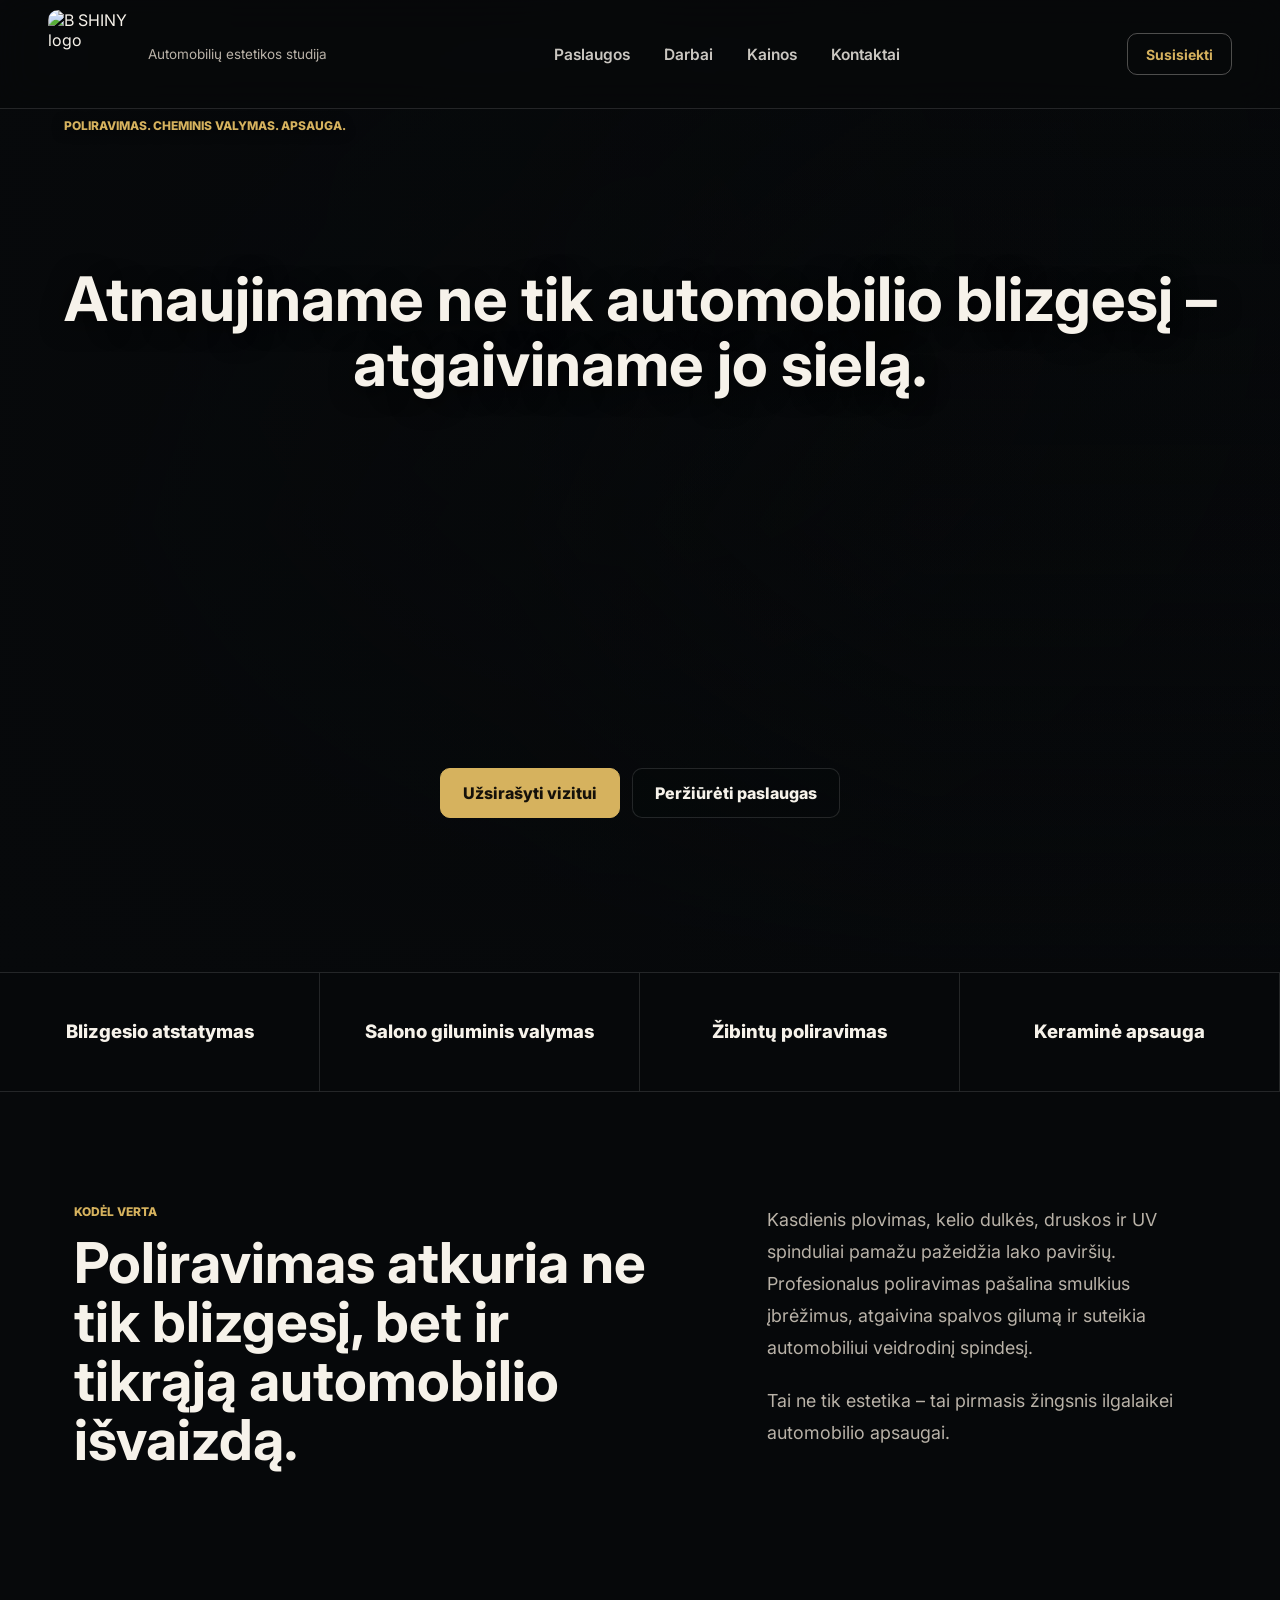
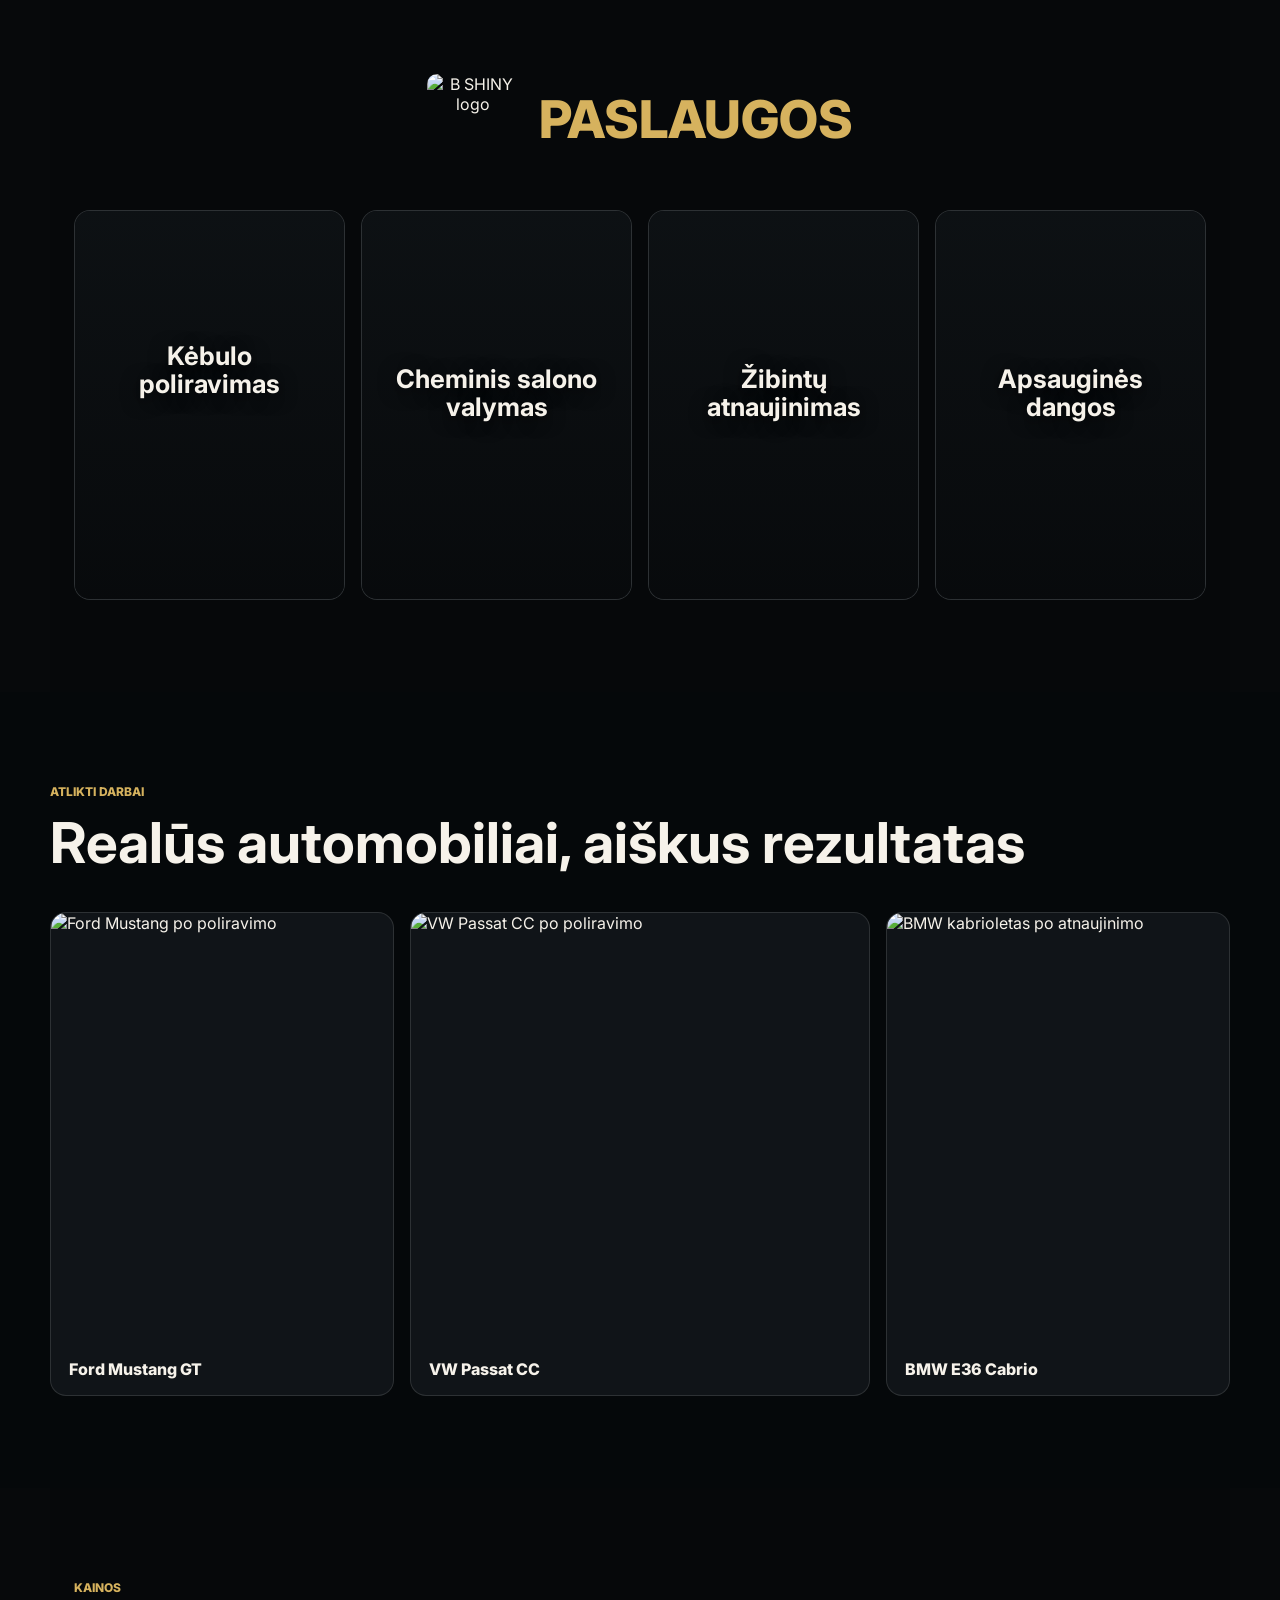
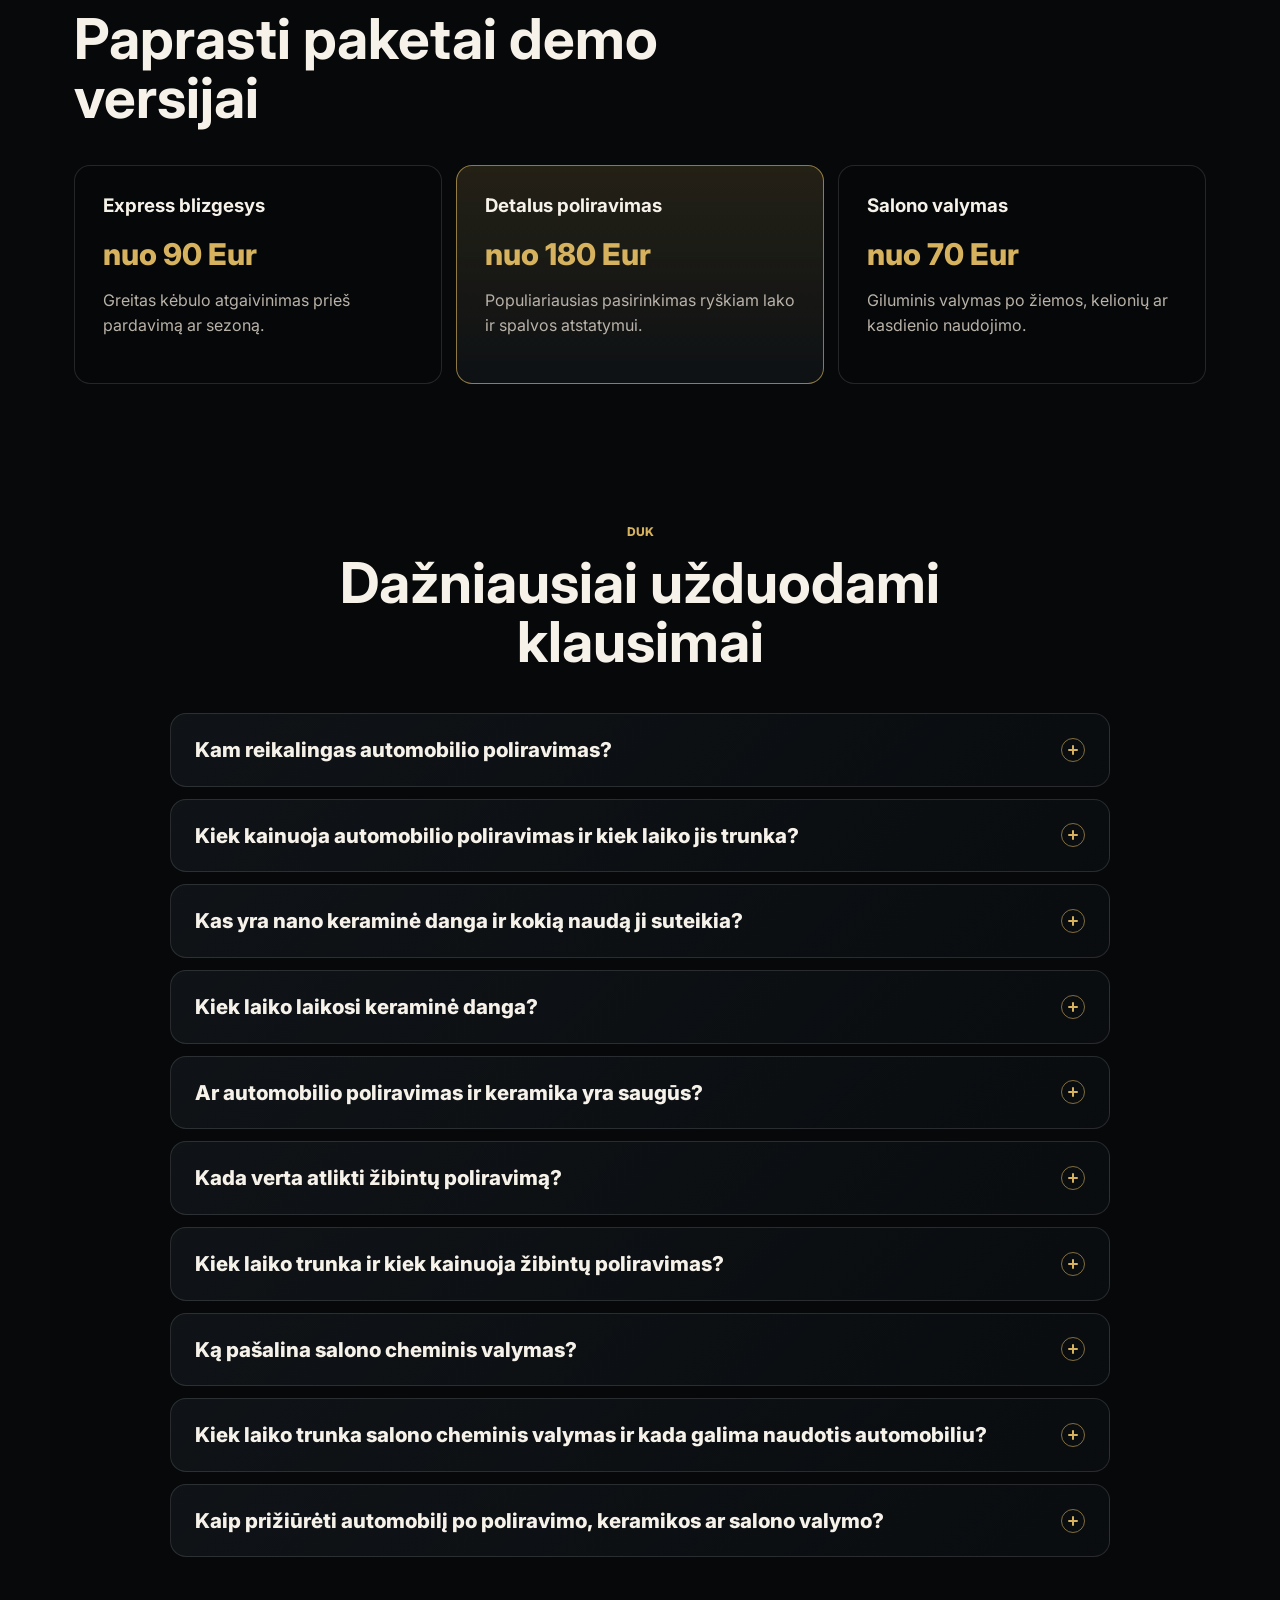
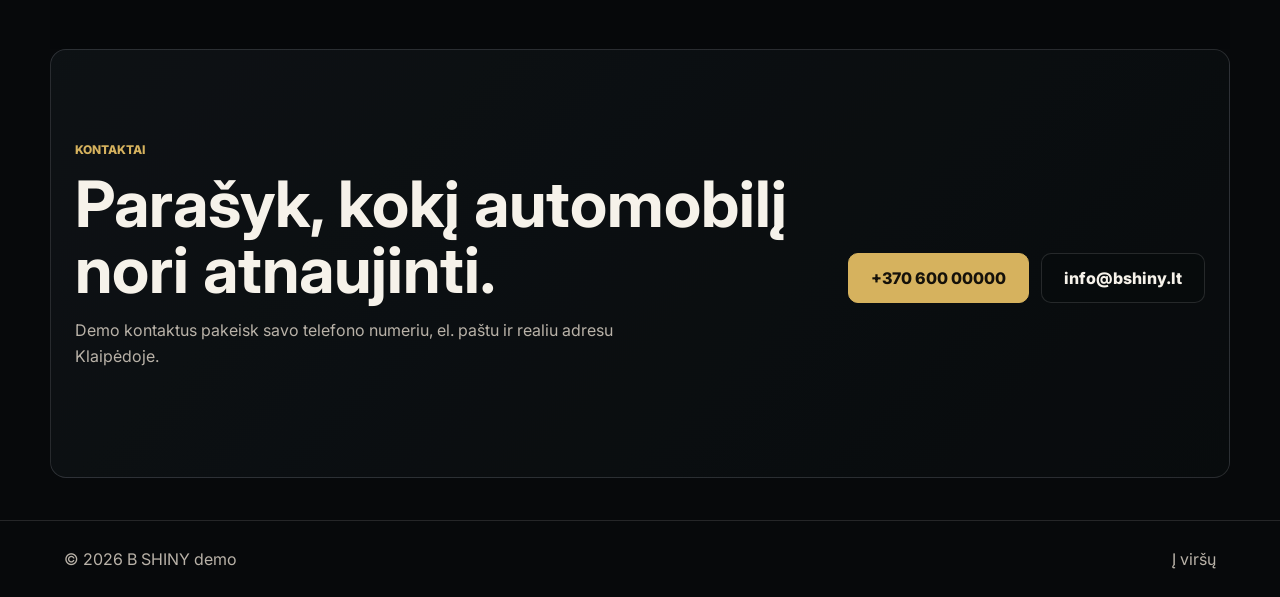
==== index.html @ 2bdf7602 "Bust script cache for visible background" ====
<!doctype html>
<html lang="lt">
<head>
  <meta charset="utf-8">
  <meta name="viewport" content="width=device-width, initial-scale=1">
  <title>B SHINY demo | Automobilių poliravimas Klaipėdoje</title>
  <meta name="description" content="Demo automobilių poliravimo ir cheminio valymo svetainei Klaipėdoje.">
  <link rel="preconnect" href="https://fonts.googleapis.com">
  <link rel="preconnect" href="https://fonts.gstatic.com" crossorigin>
  <link href="https://fonts.googleapis.com/css2?family=Inter:wght@400;500;600;700;800&display=swap" rel="stylesheet">
  <link rel="stylesheet" href="styles.css?v=90671a3">
</head>
<body>
  <header class="site-header" data-header>
    <a class="brand" href="#top" aria-label="B Shiny">
      <img class="brand-logo" src="https://assets.zyrosite.com/cdn-cgi/image/format=auto,w=168,fit=crop,q=95/mnlEZKXp9aH1vW74/logo-AMqwXqqlKJUe2yqj.png" alt="B SHINY logo">
      <span><small>Automobilių estetikos studija</small></span>
    </a>
    <button class="nav-toggle" type="button" aria-label="Atidaryti meniu" aria-expanded="false" data-nav-toggle><span></span><span></span></button>
    <nav class="site-nav" data-nav><a href="#paslaugos">Paslaugos</a><a href="#darbai">Darbai</a><a href="#kainos">Kainos</a><a href="#kontaktai">Kontaktai</a></nav>
    <a class="header-cta" href="#kontaktai">Susisiekti</a>
  </header>
  <p class="header-tagline">Poliravimas. Cheminis valymas. Apsauga.</p>

  <main id="top">
    <section class="hero">
      <div class="hero-media" aria-hidden="true"><img src="https://assets.zyrosite.com/cdn-cgi/image/format=auto,w=1440,fit=crop/mnlEZKXp9aH1vW74/315553811_439086451726710_9005575462549274197_n-AzGOVlnxE9F5oOne.jpeg" alt=""></div>
      <div class="hero-overlay"></div>
      <div class="hero-content"><h1>Atnaujiname ne tik automobilio blizgesį – atgaiviname jo sielą.</h1></div>
      <div class="hero-actions"><a class="button primary" href="#kontaktai">Užsirašyti vizitui</a><a class="button ghost" href="#paslaugos">Peržiūrėti paslaugas</a></div>
    </section>

    <section class="trust-strip" aria-label="Pagrindinės paslaugos">
      <button class="trust-card" type="button"><span class="trust-title">Blizgesio atstatymas</span><span class="trust-reveal">Veidrodinis paviršiaus efektas</span></button>
      <button class="trust-card" type="button"><span class="trust-title">Salono giluminis valymas</span><span class="trust-reveal">Nepriekaištinga salono švara</span></button>
      <button class="trust-card" type="button"><span class="trust-title">Žibintų poliravimas</span><span class="trust-reveal">Skaidrumas ir geresnis matomumas</span></button>
      <button class="trust-card" type="button"><span class="trust-title">Keraminė apsauga</span><span class="trust-reveal">Ilgalaikė apsauga ir lengvesnė priežiūra</span></button>
    </section>

    <section class="section intro">
      <div class="section-heading"><p class="eyebrow">KODĖL VERTA</p><h2>Poliravimas atkuria ne tik blizgesį, bet ir tikrąją automobilio išvaizdą.</h2></div>
      <div class="intro-copy"><p>Kasdienis plovimas, kelio dulkės, druskos ir UV spinduliai pamažu pažeidžia lako paviršių. Profesionalus poliravimas pašalina smulkius įbrėžimus, atgaivina spalvos gilumą ir suteikia automobiliui veidrodinį spindesį.</p><p>Tai ne tik estetika – tai pirmasis žingsnis ilgalaikei automobilio apsaugai.</p></div>
    </section>

    <section class="section services" id="paslaugos">
      <div class="services-heading"><img src="https://assets.zyrosite.com/cdn-cgi/image/format=auto,w=168,fit=crop,q=95/mnlEZKXp9aH1vW74/logo-AMqwXqqlKJUe2yqj.png" alt="B SHINY logo"><p>PASLAUGOS</p></div>
      <div class="service-grid">
        <article class="service-card service-polish"><div class="service-card-content"><h3>Kėbulo poliravimas</h3><p>Atkuriamas dažų blizgesys, pašalinami smulkūs įbrėžimai ir suteikiamas veidrodinis efektas.</p><a href="paslaugos/kebulo-poliravimas/">Daugiau</a></div></article>
        <article class="service-card service-interior"><div class="service-card-content"><h3>Cheminis salono valymas</h3><p>Gilus sėdynių, kilimų, plastiko ir sunkiai pasiekiamų vietų valymas.</p><a href="paslaugos/cheminis-salono-valymas/">Daugiau</a></div></article>
        <article class="service-card service-headlights"><div class="service-card-content"><h3>Žibintų atnaujinimas</h3><p>Pašalinamas matinimas, atkuriamas skaidrumas ir pagerinamas matomumas.</p><a href="paslaugos/zibintu-atnaujinimas/">Daugiau</a></div></article>
        <article class="service-card service-coating"><div class="service-card-content"><h3>Apsauginės dangos</h3><p>Ilgalaikė dažų apsauga, lengvesnė priežiūra ir ilgiau išliekantis blizgesys.</p><a href="paslaugos/apsaugines-dangos/">Daugiau</a></div></article>
      </div>
    </section>

    <section class="work-band" id="darbai">
      <div class="section-heading"><p class="eyebrow">Atlikti darbai</p><h2>Realūs automobiliai, aiškus rezultatas</h2></div>
      <div class="work-grid">
        <figure><img src="https://assets.zyrosite.com/cdn-cgi/image/format=auto,w=496,h=624,fit=crop/mnlEZKXp9aH1vW74/ford-mustang-YNqo9eyb6gC9GEKW.jpeg" alt="Ford Mustang po poliravimo"><figcaption>Ford Mustang GT</figcaption></figure>
        <figure class="wide"><img src="https://assets.zyrosite.com/cdn-cgi/image/format=auto,w=600,h=624,fit=crop/mnlEZKXp9aH1vW74/passat-Awv5EqpQqXhrgRe7.jpeg" alt="VW Passat CC po poliravimo"><figcaption>VW Passat CC</figcaption></figure>
        <figure><img src="https://assets.zyrosite.com/cdn-cgi/image/format=auto,w=568,h=590,fit=crop/mnlEZKXp9aH1vW74/262499791_223498613261048_5002474554644176755_n-A85lqLX6vXiy23pJ.jpeg" alt="BMW kabrioletas po atnaujinimo"><figcaption>BMW E36 Cabrio</figcaption></figure>
      </div>
    </section>

    <section class="section pricing" id="kainos">
      <div class="section-heading"><p class="eyebrow">Kainos</p><h2>Paprasti paketai demo versijai</h2></div>
      <div class="price-grid">
        <article><h3>Express blizgesys</h3><p class="price">nuo 90 Eur</p><p>Greitas kėbulo atgaivinimas prieš pardavimą ar sezoną.</p></article>
        <article class="highlight"><h3>Detalus poliravimas</h3><p class="price">nuo 180 Eur</p><p>Populiariausias pasirinkimas ryškiam lako ir spalvos atstatymui.</p></article>
        <article><h3>Salono valymas</h3><p class="price">nuo 70 Eur</p><p>Giluminis valymas po žiemos, kelionių ar kasdienio naudojimo.</p></article>
      </div>
    </section>

    <section class="section faq-section" id="duk">
      <div class="section-heading faq-heading"><p class="eyebrow">DUK</p><h2>Dažniausiai užduodami klausimai</h2></div>
      <div class="faq-list" data-faq-list>
        <article class="faq-item"><button class="faq-question" type="button" aria-expanded="false"><span>Kam reikalingas automobilio poliravimas?</span><span class="faq-icon" aria-hidden="true"></span></button><div class="faq-answer"><p>Automobilio poliravimas padeda pašalinti smulkius įbrėžimus, hologramas, oksidacijos žymes ir atgaivina dažų blizgesį. Po procedūros automobilio spalva tampa ryškesnė, o paviršius – lygesnis ir estetiškesnis. Tai puikus būdas atnaujinti automobilio išvaizdą prieš pardavimą arba tiesiog norint džiaugtis tvarkingu automobiliu. Profesionaliai atliktas poliravimas yra saugus automobilio dažų sluoksniui.</p></div></article>
        <article class="faq-item"><button class="faq-question" type="button" aria-expanded="false"><span>Kiek kainuoja automobilio poliravimas ir kiek laiko jis trunka?</span><span class="faq-icon" aria-hidden="true"></span></button><div class="faq-answer"><p>Poliravimo kaina priklauso nuo automobilio dydžio, dažų būklės ir pasirinkto poliravimo lygio. Dažniausiai procedūra trunka nuo vienos iki dviejų dienų. Tiksli kaina nustatoma įvertinus automobilį ir kliento lūkesčius. Investicija atsiperka ilgalaikiu estetišku vaizdu ir geresne automobilio priežiūra.</p></div></article>
        <article class="faq-item"><button class="faq-question" type="button" aria-expanded="false"><span>Kas yra nano keraminė danga ir kokią naudą ji suteikia?</span><span class="faq-icon" aria-hidden="true"></span></button><div class="faq-answer"><p>Nano keraminė danga sukuria papildomą apsauginį sluoksnį ant automobilio dažų paviršiaus. Ji padeda apsaugoti nuo UV spindulių, purvo, druskų ir kitų aplinkos veiksnių. Automobilį tampa lengviau plauti, nes nešvarumai prasčiau prikimba prie paviršiaus. Taip pat ilgiau išlieka gilus blizgesys ir tvarkinga automobilio išvaizda.</p></div></article>
        <article class="faq-item"><button class="faq-question" type="button" aria-expanded="false"><span>Kiek laiko laikosi keraminė danga?</span><span class="faq-icon" aria-hidden="true"></span></button><div class="faq-answer"><p>Keraminės dangos ilgaamžiškumas priklauso nuo pasirinktos dangos kokybės ir automobilio priežiūros. Dažniausiai profesionaliai užtepta danga tarnauja nuo 1 iki 5 metų. Reguliarus švelnus plovimas ir tinkamos priežiūros priemonės padeda išlaikyti geriausias jos savybes. Rekomenduojama periodiškai atlikti dangos būklės patikrą.</p></div></article>
        <article class="faq-item"><button class="faq-question" type="button" aria-expanded="false"><span>Ar automobilio poliravimas ir keramika yra saugūs?</span><span class="faq-icon" aria-hidden="true"></span></button><div class="faq-answer"><p>Taip, profesionaliai atliekamos procedūros yra visiškai saugios automobilio paviršiams. Prieš darbus įvertinama dažų būklė ir parenkami tinkami metodai bei priemonės. Darbai atliekami kontroliuojant poliravimo intensyvumą, kad būtų išsaugotas dažų sluoksnis. Kokybiškai atliktos paslaugos nekenkia automobiliui ir pagerina jo išvaizdą.</p></div></article>
        <article class="faq-item"><button class="faq-question" type="button" aria-expanded="false"><span>Kada verta atlikti žibintų poliravimą?</span><span class="faq-icon" aria-hidden="true"></span></button><div class="faq-answer"><p>Žibintų poliravimas rekomenduojamas tada, kai plastikas tampa matinis, pageltęs arba sumažėja šviesos sklaida. Procedūra atkuria žibintų skaidrumą ir pagerina matomumą tamsiu paros metu. Tai ne tik estetikos, bet ir saugumo klausimas. Tinkamai atliktas žibintų atnaujinimas gali ženkliai prailginti jų tarnavimo laiką.</p></div></article>
        <article class="faq-item"><button class="faq-question" type="button" aria-expanded="false"><span>Kiek laiko trunka ir kiek kainuoja žibintų poliravimas?</span><span class="faq-icon" aria-hidden="true"></span></button><div class="faq-answer"><p>Žibintų poliravimo trukmė dažniausiai yra nuo 30 minučių iki 2 valandų, priklausomai nuo jų būklės. Kaina priklauso nuo pažeidimų lygio ir naudojamos apsaugos po poliravimo. Po procedūros rekomenduojama padengti žibintus apsauginiu sluoksniu, kuris padeda ilgiau išlaikyti skaidrumą. Tiksli kaina pateikiama apžiūrėjus automobilį.</p></div></article>
        <article class="faq-item"><button class="faq-question" type="button" aria-expanded="false"><span>Ką pašalina salono cheminis valymas?</span><span class="faq-icon" aria-hidden="true"></span></button><div class="faq-answer"><p>Salono cheminis valymas pašalina įsisenėjusias dėmes, nemalonius kvapus, dulkes, bakterijas ir susikaupusius nešvarumus. Valomos sėdynės, kiliminė danga, durų apdailos bei kiti salono paviršiai. Po procedūros salonas tampa švaresnis, gaivesnis ir malonesnis kasdieniam naudojimui. Tai ypač naudinga šeimoms su vaikais, gyvūnų augintojų automobiliams arba prieš automobilio pardavimą.</p></div></article>
        <article class="faq-item"><button class="faq-question" type="button" aria-expanded="false"><span>Kiek laiko trunka salono cheminis valymas ir kada galima naudotis automobiliu?</span><span class="faq-icon" aria-hidden="true"></span></button><div class="faq-answer"><p>Priklausomai nuo automobilio dydžio ir užterštumo, cheminis valymas dažniausiai trunka nuo 4 iki 8 valandų. Kartais gali prireikti papildomo laiko salonui visiškai išdžiūti. Automobiliu rekomenduojama naudotis tik tada, kai paviršiai yra visiškai sausi. Taip užtikrinamas geriausias valymo rezultatas ir komfortas.</p></div></article>
        <article class="faq-item"><button class="faq-question" type="button" aria-expanded="false"><span>Kaip prižiūrėti automobilį po poliravimo, keramikos ar salono valymo?</span><span class="faq-icon" aria-hidden="true"></span></button><div class="faq-answer"><p>Po atliktų procedūrų rekomenduojama naudoti kokybiškas, automobilio paviršiams pritaikytas priežiūros priemones. Venkite agresyvių chemikalų, šiurkščių kempinių ir automatinių plovyklų su šepečiais. Reguliarus rankinis plovimas padės ilgiau išsaugoti dažų blizgesį, keraminės dangos savybes bei švarų saloną. Tinkama priežiūra leidžia maksimaliai prailginti atliktų paslaugų efektą.</p></div></article>
      </div>
    </section>

    <section class="cta-band" id="kontaktai"><div><p class="eyebrow">Kontaktai</p><h2>Parašyk, kokį automobilį nori atnaujinti.</h2><p>Demo kontaktus pakeisk savo telefono numeriu, el. paštu ir realiu adresu Klaipėdoje.</p></div><div class="contact-actions"><a class="button primary" href="tel:+37060000000">+370 600 00000</a><a class="button ghost" href="mailto:info@bshiny.lt">info@bshiny.lt</a></div></section>
  </main>

  <footer class="site-footer"><span>© <span data-year></span> B SHINY demo</span><a href="#top">Į viršų</a></footer>
  <script src="script.js?v=9fe5134"></script>
</body>
</html>
---- styles.css ----
:root {
  --bg: #07090b;
  --panel: #101418;
  --panel-2: #161b20;
  --text: #f6f2ea;
  --muted: #b9b2a8;
  --line: rgba(255, 255, 255, 0.12);
  --accent: #d6b25e;
  --accent-2: #63c0b4;
  --danger: #b64d43;
  --max: 1180px;
  --radius: 16px;
  --radius-sm: 10px;
}

* {
  box-sizing: border-box;
}

html {
  background: var(--bg);
  scroll-behavior: smooth;
}

body {
  position: relative;
  margin: 0;
  background: var(--bg) url("assets/porsche-dark-bg.jpg") center / cover fixed;
  color: var(--text);
  font-family: Inter, Arial, sans-serif;
  isolation: isolate;
}

body::before {
  position: fixed;
  inset: 0;
  z-index: 0;
  background:
    radial-gradient(circle at 50% 28%, rgba(7, 9, 11, 0.28), rgba(7, 9, 11, 0.62) 54%, rgba(7, 9, 11, 0.78) 100%),
    rgba(7, 9, 11, 0.34);
  pointer-events: none;
  content: "";
}

main,
.site-footer {
  position: relative;
  z-index: 1;
}

img {
  display: block;
  max-width: 100%;
}

a {
  color: inherit;
  text-decoration: none;
}

.site-header {
  position: fixed;
  z-index: 20;
  top: 0;
  left: 0;
  right: 0;
  display: grid;
  grid-template-columns: auto 1fr auto;
  align-items: center;
  gap: 32px;
  padding: 10px clamp(18px, 4vw, 48px);
  background: rgba(7, 9, 11, 0.72);
  border-bottom: 1px solid var(--line);
  backdrop-filter: blur(18px);
}

.brand {
  display: inline-flex;
  align-items: center;
  gap: 12px;
  min-width: 0;
}

.brand-logo {
  width: 88px;
  height: 88px;
  object-fit: contain;
  border-radius: var(--radius-sm);
}

.brand strong,
.brand small {
  display: block;
}

.brand small {
  color: var(--muted);
  font-size: 13.5px;
  line-height: 1.25;
}

.site-nav {
  justify-self: center;
  display: flex;
  align-items: center;
  gap: 34px;
  color: rgba(246, 242, 234, 0.82);
  font-size: 15.5px;
  font-weight: 600;
}

.site-nav a:hover,
.site-footer a:hover {
  color: var(--accent);
}

.header-cta {
  display: inline-flex;
  align-items: center;
  justify-content: center;
  min-height: 42px;
  padding: 0 18px;
  border: 1px solid rgba(246, 242, 234, 0.3);
  border-radius: var(--radius-sm);
  color: var(--accent);
  font-size: 14px;
  font-weight: 700;
}

.nav-toggle {
  display: none;
}

.header-tagline {
  position: fixed;
  z-index: 30;
  top: 118px;
  left: clamp(20px, 5vw, 64px);
  margin: 0;
  color: var(--accent);
  font-size: 12px;
  font-weight: 800;
  letter-spacing: 0;
  line-height: 1.3;
  text-shadow: 0 2px 12px rgba(0, 0, 0, 0.82);
  text-transform: uppercase;
}

.hero {
  position: relative;
  min-height: calc(100vh + 72px);
  display: block;
  padding: 150px clamp(20px, 5vw, 64px) 58px;
  overflow: hidden;
}

.hero-media,
.hero-overlay {
  position: absolute;
  inset: 0;
}

.hero-media img {
  width: 100%;
  height: 100%;
  object-fit: cover;
  object-position: center;
  transform: scale(1.02);
}

.hero-overlay {
  background:
    linear-gradient(90deg, rgba(7, 9, 11, 0.96) 0%, rgba(7, 9, 11, 0.68) 40%, rgba(7, 9, 11, 0.16) 72%),
    linear-gradient(0deg, rgba(7, 9, 11, 0.92) 0%, rgba(7, 9, 11, 0.12) 46%, rgba(7, 9, 11, 0.7) 100%);
}

.hero-content {
  position: absolute;
  z-index: 2;
  top: 38vh;
  left: 50%;
  width: min(1180px, calc(100% - 48px));
  max-width: none;
  margin: 0;
  text-align: center;
  transform: translate(-50%, -50%);
}

.eyebrow {
  margin: 0 0 14px;
  color: var(--accent);
  font-size: 12px;
  font-weight: 800;
  letter-spacing: 0;
  text-transform: uppercase;
}

h1,
h2,
h3,
p {
  margin-top: 0;
}

h1 {
  max-width: 1160px;
  margin: 0 auto 22px;
  font-size: clamp(36px, 4.8vw, 64px);
  line-height: 1.06;
  text-shadow: 0 4px 24px rgba(0, 0, 0, 0.72);
}

.hero-copy {
  max-width: 620px;
  color: rgba(246, 242, 234, 0.82);
  font-size: clamp(17px, 2vw, 21px);
  line-height: 1.6;
}

.hero-actions,
.contact-actions {
  display: flex;
  flex-wrap: wrap;
  gap: 12px;
  margin-top: 28px;
}

.hero-actions {
  position: absolute;
  z-index: 2;
  top: calc(100vh - 132px);
  left: 50%;
  justify-content: center;
  width: min(680px, calc(100% - 40px));
  margin-top: 0;
  transform: translateX(-50%);
}

.button {
  display: inline-flex;
  align-items: center;
  justify-content: center;
  min-height: 50px;
  padding: 0 22px;
  border: 1px solid var(--line);
  border-radius: var(--radius-sm);
  font-weight: 800;
}

.button.primary {
  border-color: var(--accent);
  background: var(--accent);
  color: #15110a;
}

.button.ghost {
  background: rgba(7, 9, 11, 0.24);
  color: var(--text);
}

.trust-strip {
  display: grid;
  grid-template-columns: repeat(4, 1fr);
  border-top: 1px solid var(--line);
  border-bottom: 1px solid var(--line);
  background: rgba(12, 16, 20, 0.76);
  overflow: hidden;
}

.trust-card {
  position: relative;
  min-height: 118px;
  padding: 24px clamp(18px, 3vw, 34px);
  overflow: hidden;
  background: transparent;
  border: 0;
  border-right: 1px solid var(--line);
  color: var(--text);
  cursor: pointer;
  font: inherit;
  text-align: center;
  isolation: isolate;
}

.trust-card::before {
  position: absolute;
  inset: 0;
  z-index: -1;
  background: rgba(7, 9, 11, 0.54);
  opacity: 0;
  backdrop-filter: blur(5px);
  content: "";
  transition: opacity 380ms ease;
}

.trust-title,
.trust-reveal {
  position: absolute;
  inset: 0;
  display: grid;
  place-items: center;
  padding: 24px;
  font-weight: 800;
  line-height: 1.35;
  transition:
    opacity 380ms ease,
    transform 380ms ease;
}

.trust-title {
  color: var(--text);
  font-size: clamp(16px, 1.45vw, 20px);
}

.trust-reveal {
  color: var(--accent);
  font-size: clamp(15px, 1.25vw, 18px);
  opacity: 0;
  transform: translateY(10px);
}

.trust-card:hover::before,
.trust-card:focus-visible::before,
.trust-card:active::before {
  opacity: 1;
}

.trust-card:hover .trust-title,
.trust-card:focus-visible .trust-title,
.trust-card:active .trust-title {
  opacity: 0;
  transform: translateY(-10px);
}

.trust-card:hover .trust-reveal,
.trust-card:focus-visible .trust-reveal,
.trust-card:active .trust-reveal {
  opacity: 1;
  transform: translateY(0);
}

.trust-card:focus-visible {
  outline: 1px solid rgba(214, 178, 94, 0.78);
  outline-offset: -8px;
}

.section,
.work-band,
.cta-band {
  position: relative;
  max-width: var(--max);
  margin: 0 auto;
  padding: 92px 24px;
}

.section-heading {
  max-width: 680px;
}

.section-heading h2 {
  margin-bottom: 0;
  font-size: clamp(34px, 4.4vw, 62px);
  line-height: 1.05;
}

.intro {
  display: grid;
  grid-template-columns: minmax(0, 1.05fr) minmax(280px, 0.78fr);
  gap: clamp(44px, 8vw, 116px);
  align-items: start;
  padding-top: 112px;
  padding-bottom: 112px;
}

.intro-copy {
  color: var(--muted);
  font-size: clamp(17px, 1.4vw, 19px);
  line-height: 1.78;
}

.intro-copy p + p {
  margin-top: 22px;
}

.service-grid {
  display: grid;
  grid-template-columns: repeat(4, minmax(0, 1fr));
  gap: 16px;
  margin-top: 44px;
}

.services-heading {
  display: flex;
  align-items: center;
  justify-content: center;
  gap: 20px;
  text-align: center;
}

.services-heading img {
  width: 92px;
  height: 92px;
  object-fit: contain;
  border-radius: var(--radius-sm);
}

.services-heading p {
  margin: 0;
  color: var(--accent);
  font-size: clamp(30px, 4.1vw, 52px);
  font-weight: 800;
  letter-spacing: 0;
  line-height: 1;
}

.service-card {
  position: relative;
  min-height: 390px;
  overflow: hidden;
  background: var(--panel) center / cover no-repeat;
  border: 1px solid var(--line);
  border-radius: var(--radius);
  isolation: isolate;
}

.service-polish {
  background-image: url("https://assets.zyrosite.com/cdn-cgi/image/format=auto,w=600,h=496,fit=crop/mnlEZKXp9aH1vW74/img_20210610_123830-mjExLx34z0sOP2XZ.jpg");
}

.service-interior {
  background-image: url("https://assets.zyrosite.com/cdn-cgi/image/format=auto,w=600,h=624,fit=crop/mnlEZKXp9aH1vW74/passat-Awv5EqpQqXhrgRe7.jpeg");
}

.service-headlights {
  background-image: url("https://assets.zyrosite.com/cdn-cgi/image/format=auto,w=568,h=590,fit=crop/mnlEZKXp9aH1vW74/262499791_223498613261048_5002474554644176755_n-A85lqLX6vXiy23pJ.jpeg");
}

.service-coating {
  background-image: url("https://assets.zyrosite.com/cdn-cgi/image/format=auto,w=496,h=624,fit=crop/mnlEZKXp9aH1vW74/ford-mustang-YNqo9eyb6gC9GEKW.jpeg");
}

.service-card::before,
.service-card::after {
  position: absolute;
  inset: 0;
  content: "";
  transition:
    opacity 420ms ease,
    backdrop-filter 420ms ease,
    transform 420ms ease;
}

.service-card::before {
  z-index: -2;
  background: inherit;
  transform: scale(1.01);
}

.service-card::after {
  z-index: -1;
  background:
    linear-gradient(180deg, rgba(7, 9, 11, 0.12), rgba(7, 9, 11, 0.88)),
    rgba(7, 9, 11, 0.16);
}

.service-card:hover::before,
.service-card:focus-within::before {
  transform: scale(1.05);
}

.service-card:hover::after,
.service-card:focus-within::after {
  background:
    linear-gradient(180deg, rgba(7, 9, 11, 0.32), rgba(7, 9, 11, 0.9)),
    rgba(7, 9, 11, 0.28);
  backdrop-filter: blur(4px);
}

.service-card-content {
  position: absolute;
  inset: 0;
  display: flex;
  flex-direction: column;
  justify-content: flex-end;
  padding: 26px;
  text-align: center;
}

.service-card h3 {
  margin: 0;
  font-size: clamp(23px, 2vw, 30px);
  line-height: 1.08;
  text-shadow: 0 3px 18px rgba(0, 0, 0, 0.72);
}

.service-card p {
  max-width: 330px;
  margin: 18px auto 0;
  color: rgba(246, 242, 234, 0.86);
  font-size: 15px;
  line-height: 1.55;
  opacity: 0;
  transform: translateY(10px);
  transition:
    opacity 380ms ease,
    transform 380ms ease;
}

.service-card a {
  display: inline-flex;
  align-items: center;
  justify-content: center;
  align-self: center;
  min-height: 42px;
  margin-top: 22px;
  padding: 0 18px;
  border: 1px solid rgba(214, 178, 94, 0.68);
  border-radius: var(--radius-sm);
  background: rgba(7, 9, 11, 0.36);
  color: var(--accent);
  font-weight: 800;
  opacity: 0;
  transform: translateY(10px);
  transition:
    opacity 380ms ease,
    transform 380ms ease,
    background 380ms ease;
}

.service-card:hover p,
.service-card:hover a,
.service-card:focus-within p,
.service-card:focus-within a {
  opacity: 1;
  transform: translateY(0);
}

.service-card a:hover,
.service-card a:focus-visible {
  background: rgba(214, 178, 94, 0.16);
}

.work-band {
  max-width: none;
  background: rgba(13, 17, 21, 0.76);
}

.work-band .section-heading,
.work-grid {
  max-width: var(--max);
  margin-left: auto;
  margin-right: auto;
}

.work-grid {
  display: grid;
  grid-template-columns: 0.9fr 1.2fr 0.9fr;
  gap: 16px;
  margin-top: 40px;
}

figure {
  margin: 0;
  background: var(--panel);
  border: 1px solid var(--line);
  border-radius: var(--radius);
  overflow: hidden;
}

figure img {
  width: 100%;
  height: 430px;
  object-fit: cover;
}

figcaption {
  padding: 16px 18px;
  color: var(--text);
  font-weight: 800;
}

.price-grid {
  display: grid;
  grid-template-columns: repeat(3, 1fr);
  gap: 14px;
  margin-top: 38px;
}

.price-grid article {
  padding: 28px;
  background: rgba(16, 20, 24, 0.82);
  border: 1px solid var(--line);
  border-radius: var(--radius);
}

.price-grid .highlight {
  border-color: rgba(214, 178, 94, 0.64);
  background: linear-gradient(180deg, rgba(214, 178, 94, 0.15), rgba(16, 20, 24, 0.82));
}

.price {
  margin: 16px 0;
  color: var(--accent);
  font-size: 30px;
  font-weight: 800;
}

.price-grid p:not(.price) {
  color: var(--muted);
  line-height: 1.6;
}

.faq-section {
  padding-top: 48px;
}

.faq-heading {
  margin-left: auto;
  margin-right: auto;
  text-align: center;
}

.faq-heading h2 {
  max-width: 820px;
  margin-left: auto;
  margin-right: auto;
}

.faq-list {
  display: grid;
  gap: 12px;
  max-width: 940px;
  margin: 42px auto 0;
}

.faq-item {
  overflow: hidden;
  background: linear-gradient(135deg, rgba(16, 20, 24, 0.96), rgba(10, 13, 16, 0.96));
  border: 1px solid var(--line);
  border-radius: var(--radius);
}

.faq-question {
  display: grid;
  grid-template-columns: 1fr auto;
  gap: 18px;
  align-items: center;
  width: 100%;
  padding: 22px 24px;
  background: transparent;
  border: 0;
  color: var(--text);
  cursor: pointer;
  font: inherit;
  font-size: clamp(17px, 1.6vw, 21px);
  font-weight: 800;
  line-height: 1.35;
  text-align: left;
}

.faq-question:hover,
.faq-question:focus-visible {
  color: var(--accent);
}

.faq-question:focus-visible {
  outline: 1px solid rgba(214, 178, 94, 0.75);
  outline-offset: -8px;
}

.faq-icon {
  position: relative;
  width: 24px;
  height: 24px;
  border: 1px solid rgba(214, 178, 94, 0.58);
  border-radius: 50%;
  flex: 0 0 auto;
}

.faq-icon::before,
.faq-icon::after {
  position: absolute;
  top: 50%;
  left: 50%;
  width: 10px;
  height: 2px;
  background: var(--accent);
  border-radius: 999px;
  content: "";
  transform: translate(-50%, -50%);
  transition: transform 260ms ease;
}

.faq-icon::after {
  transform: translate(-50%, -50%) rotate(90deg);
}

.faq-question[aria-expanded="true"] .faq-icon::after {
  transform: translate(-50%, -50%) rotate(0deg);
}

.faq-answer {
  max-height: 0;
  overflow: hidden;
  transition: max-height 420ms ease;
}

.faq-answer p {
  max-width: 820px;
  margin: 0;
  padding: 0 24px 24px;
  color: var(--muted);
  font-size: 16px;
  line-height: 1.72;
}

.faq-item.is-open {
  border-color: rgba(214, 178, 94, 0.36);
}

.cta-band {
  display: grid;
  grid-template-columns: 1fr auto;
  gap: 28px;
  align-items: center;
  margin-bottom: 42px;
  background: linear-gradient(135deg, rgba(21, 25, 31, 0.82), rgba(11, 14, 17, 0.82));
  border: 1px solid var(--line);
  border-radius: var(--radius);
}

.cta-band h2 {
  max-width: 720px;
  margin-bottom: 16px;
  font-size: clamp(32px, 5vw, 64px);
  line-height: 1.02;
}

.cta-band p:not(.eyebrow) {
  max-width: 620px;
  color: var(--muted);
  line-height: 1.6;
}

.site-footer {
  display: flex;
  justify-content: space-between;
  gap: 20px;
  padding: 28px clamp(20px, 5vw, 64px);
  color: var(--muted);
  border-top: 1px solid var(--line);
}

.detail-page {
  min-height: 100vh;
  padding: clamp(28px, 5vw, 64px);
  background:
    linear-gradient(120deg, rgba(7, 9, 11, 0.96), rgba(7, 9, 11, 0.72)),
    url("https://assets.zyrosite.com/cdn-cgi/image/format=auto,w=1440,fit=crop/mnlEZKXp9aH1vW74/315553811_439086451726710_9005575462549274197_n-AzGOVlnxE9F5oOne.jpeg") center / cover fixed;
}

.detail-brand {
  display: inline-flex;
  align-items: center;
  gap: 12px;
  color: var(--accent);
  font-weight: 800;
}

.detail-brand img {
  width: 64px;
  height: 64px;
  object-fit: contain;
  border-radius: var(--radius-sm);
}

.detail-hero,
.detail-placeholder {
  max-width: 980px;
  margin: 0 auto;
}

.detail-hero {
  display: grid;
  min-height: 58vh;
  align-content: center;
  padding: 80px 0 56px;
  text-align: center;
}

.detail-hero h1 {
  max-width: 920px;
}

.detail-hero p:not(.eyebrow) {
  max-width: 720px;
  margin: 0 auto;
  color: rgba(246, 242, 234, 0.82);
  font-size: clamp(18px, 2vw, 22px);
  line-height: 1.6;
}

.detail-placeholder {
  padding: 34px;
  background: rgba(16, 20, 24, 0.78);
  border: 1px solid var(--line);
  border-radius: var(--radius);
  backdrop-filter: blur(12px);
}

.detail-placeholder h2 {
  font-size: clamp(28px, 3vw, 42px);
}

.detail-placeholder p {
  max-width: 680px;
  color: var(--muted);
  line-height: 1.7;
}

@media (max-width: 980px) {
  .site-header {
    grid-template-columns: auto auto;
    padding-top: 10px;
    padding-bottom: 10px;
  }

  .header-cta {
    display: none;
  }

  .nav-toggle {
    justify-self: end;
    display: grid;
    gap: 6px;
    width: 44px;
    height: 44px;
    place-content: center;
    background: transparent;
    border: 1px solid var(--line);
    border-radius: var(--radius-sm);
  }

  .nav-toggle span {
    width: 20px;
    height: 2px;
    background: var(--text);
  }

  .site-nav {
    grid-column: 1 / -1;
    justify-self: stretch;
    display: none;
    flex-direction: column;
    align-items: flex-start;
    gap: 18px;
    padding: 18px 0 4px;
    font-size: 15px;
  }

  .site-nav.is-open {
    display: flex;
  }

  .hero {
    min-height: calc(100vh + 88px);
  }

  .trust-strip,
  .service-grid,
  .price-grid {
    grid-template-columns: repeat(2, 1fr);
  }

  .service-card {
    min-height: 360px;
  }

  .intro,
  .cta-band {
    grid-template-columns: 1fr;
  }

  .work-grid {
    grid-template-columns: 1fr;
  }

  figure img {
    height: 360px;
  }
}

@media (max-width: 640px) {
  body {
    background-attachment: scroll;
  }

  .brand {
    gap: 10px;
  }

  .brand-logo {
    width: 70px;
    height: 70px;
  }

  .brand small {
    max-width: 150px;
    font-size: 12px;
  }

  .header-tagline {
    top: 104px;
    max-width: calc(100vw - 36px);
    font-size: 11px;
  }

  .hero {
    min-height: calc(100vh + 96px);
    padding-top: 122px;
  }

  .hero-content {
    top: 38vh;
    width: calc(100% - 32px);
  }

  h1 {
    max-width: 520px;
    font-size: clamp(31px, 10vw, 42px);
    line-height: 1.08;
  }

  .hero-actions {
    top: calc(100vh - 148px);
    width: calc(100% - 36px);
  }

  .hero-overlay {
    background:
      linear-gradient(0deg, rgba(7, 9, 11, 0.96) 0%, rgba(7, 9, 11, 0.42) 52%, rgba(7, 9, 11, 0.74) 100%);
  }

  .hero-actions,
  .contact-actions {
    flex-direction: column;
  }

  .button {
    width: 100%;
  }

  .trust-strip,
  .service-grid,
  .price-grid {
    grid-template-columns: 1fr;
  }

  .services-heading {
    gap: 14px;
  }

  .services-heading img {
    width: 68px;
    height: 68px;
  }

  .service-card {
    min-height: 330px;
  }

  .service-card p,
  .service-card a {
    opacity: 1;
    transform: none;
  }

  .faq-section {
    padding-top: 44px;
  }

  .faq-list {
    margin-top: 30px;
  }

  .faq-question {
    gap: 14px;
    padding: 19px 18px;
  }

  .faq-answer p {
    padding: 0 18px 20px;
    font-size: 15px;
  }

  .trust-card {
    display: grid;
    gap: 8px;
    place-items: center;
    min-height: 96px;
  }

  .trust-title,
  .trust-reveal {
    position: static;
    padding: 0;
    opacity: 1;
    transform: none;
  }

  .trust-title {
    font-size: 16px;
  }

  .trust-reveal {
    font-size: 13px;
    font-weight: 700;
  }

  .intro {
    gap: 30px;
    padding-top: 76px;
    padding-bottom: 76px;
  }

  .section,
  .work-band,
  .cta-band {
    padding: 68px 18px;
  }

  .site-footer {
    flex-direction: column;
  }
}
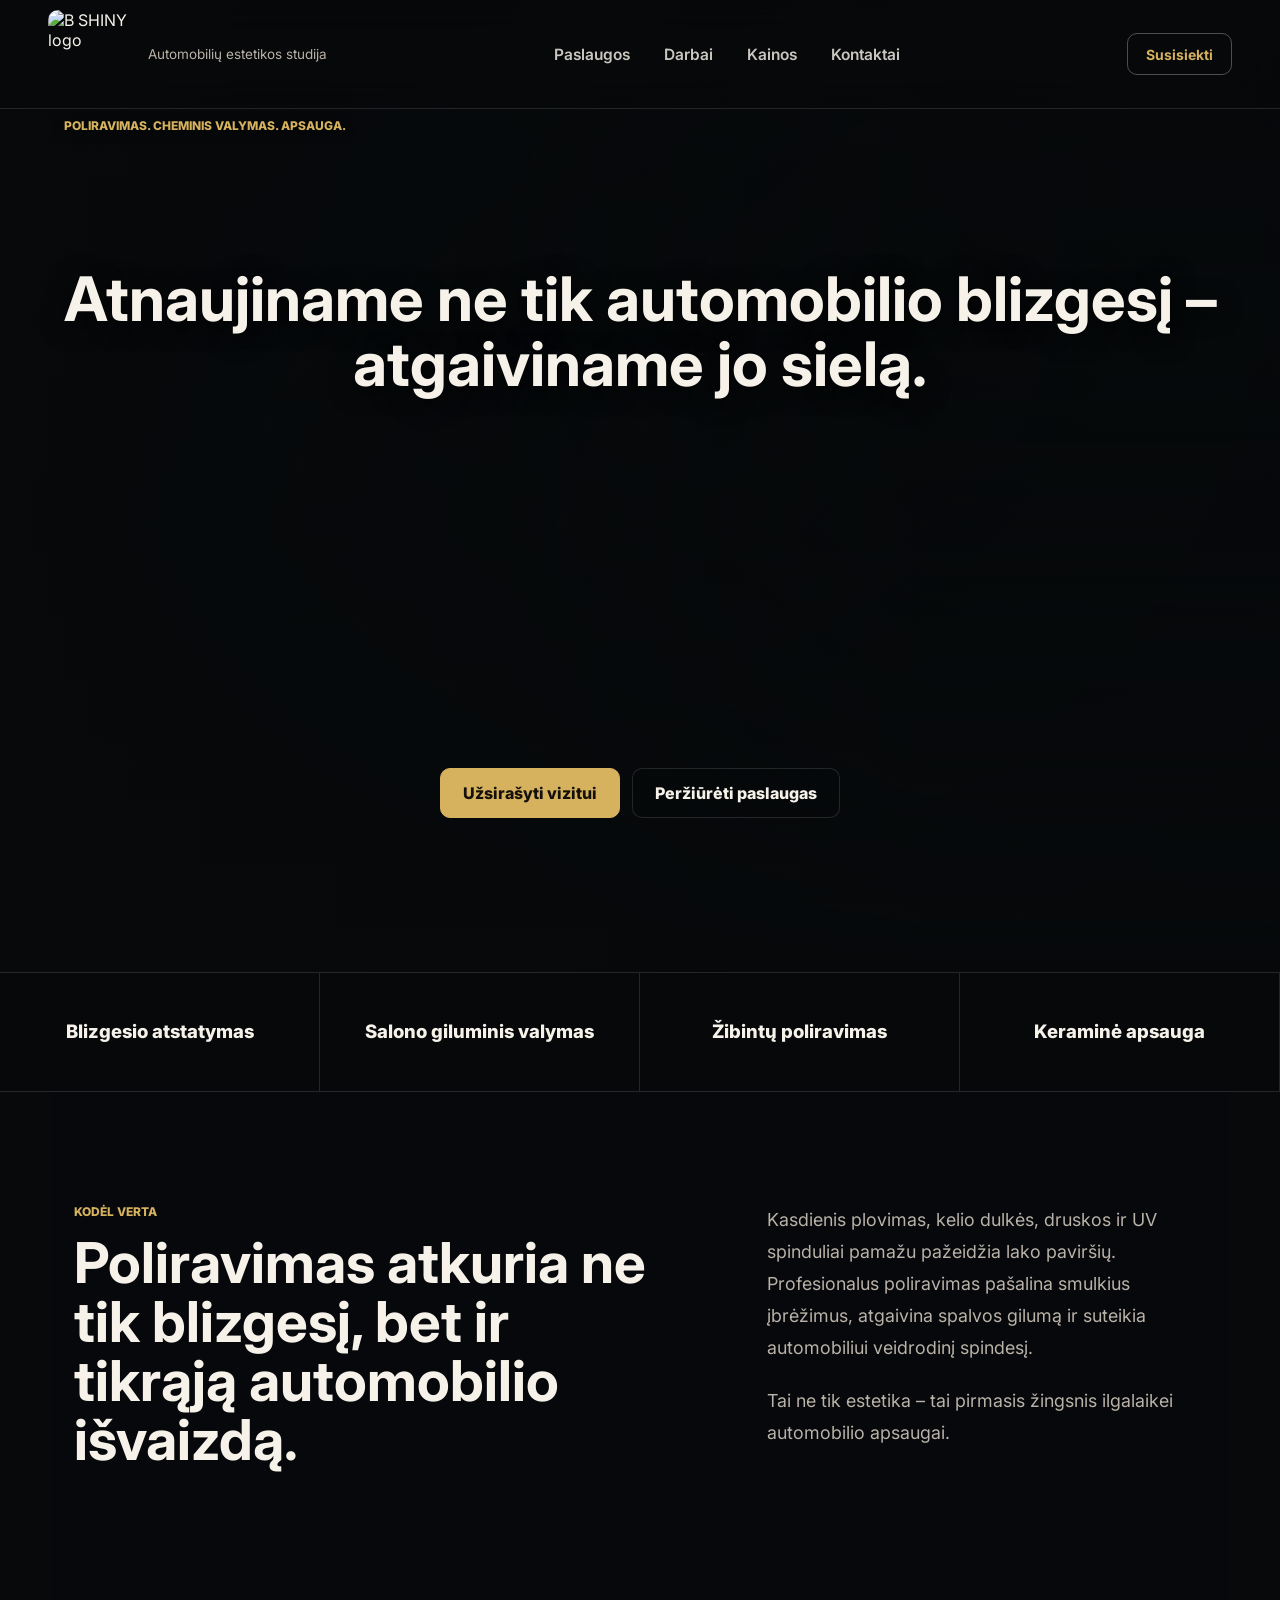
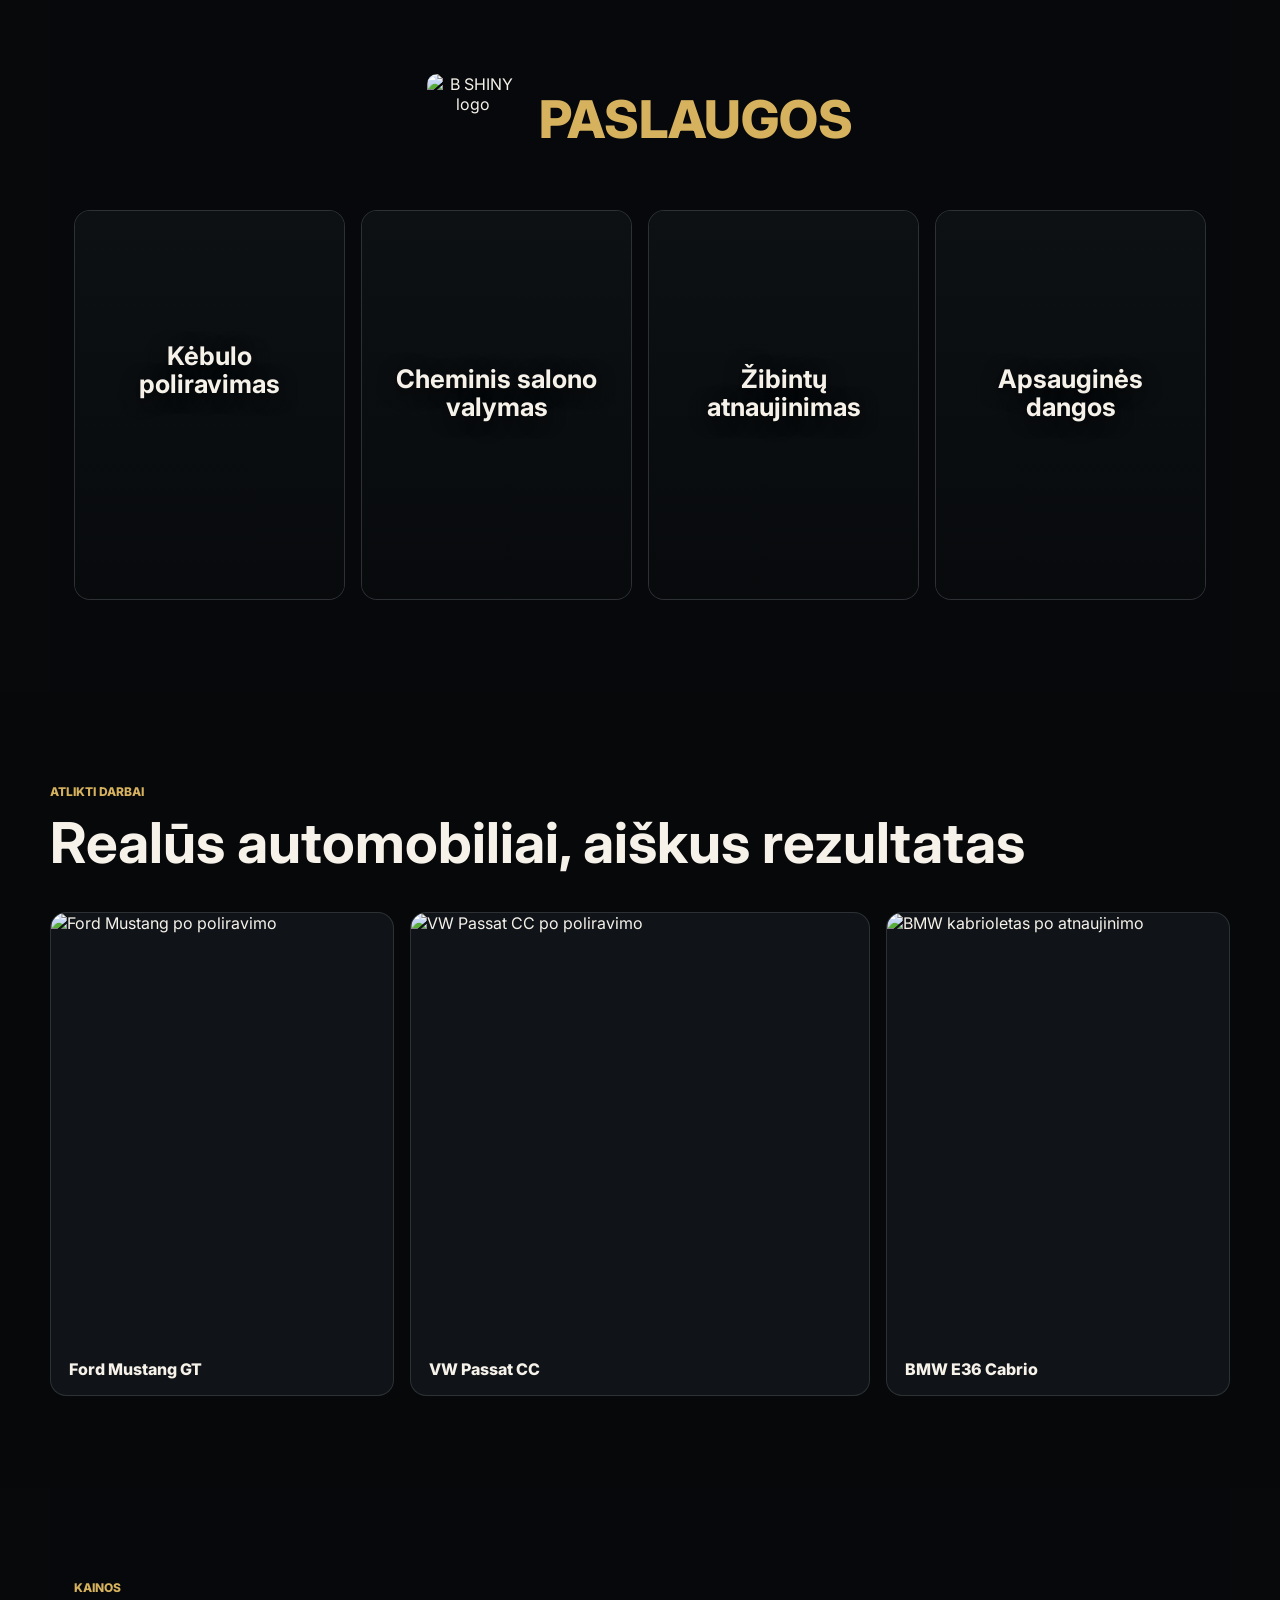
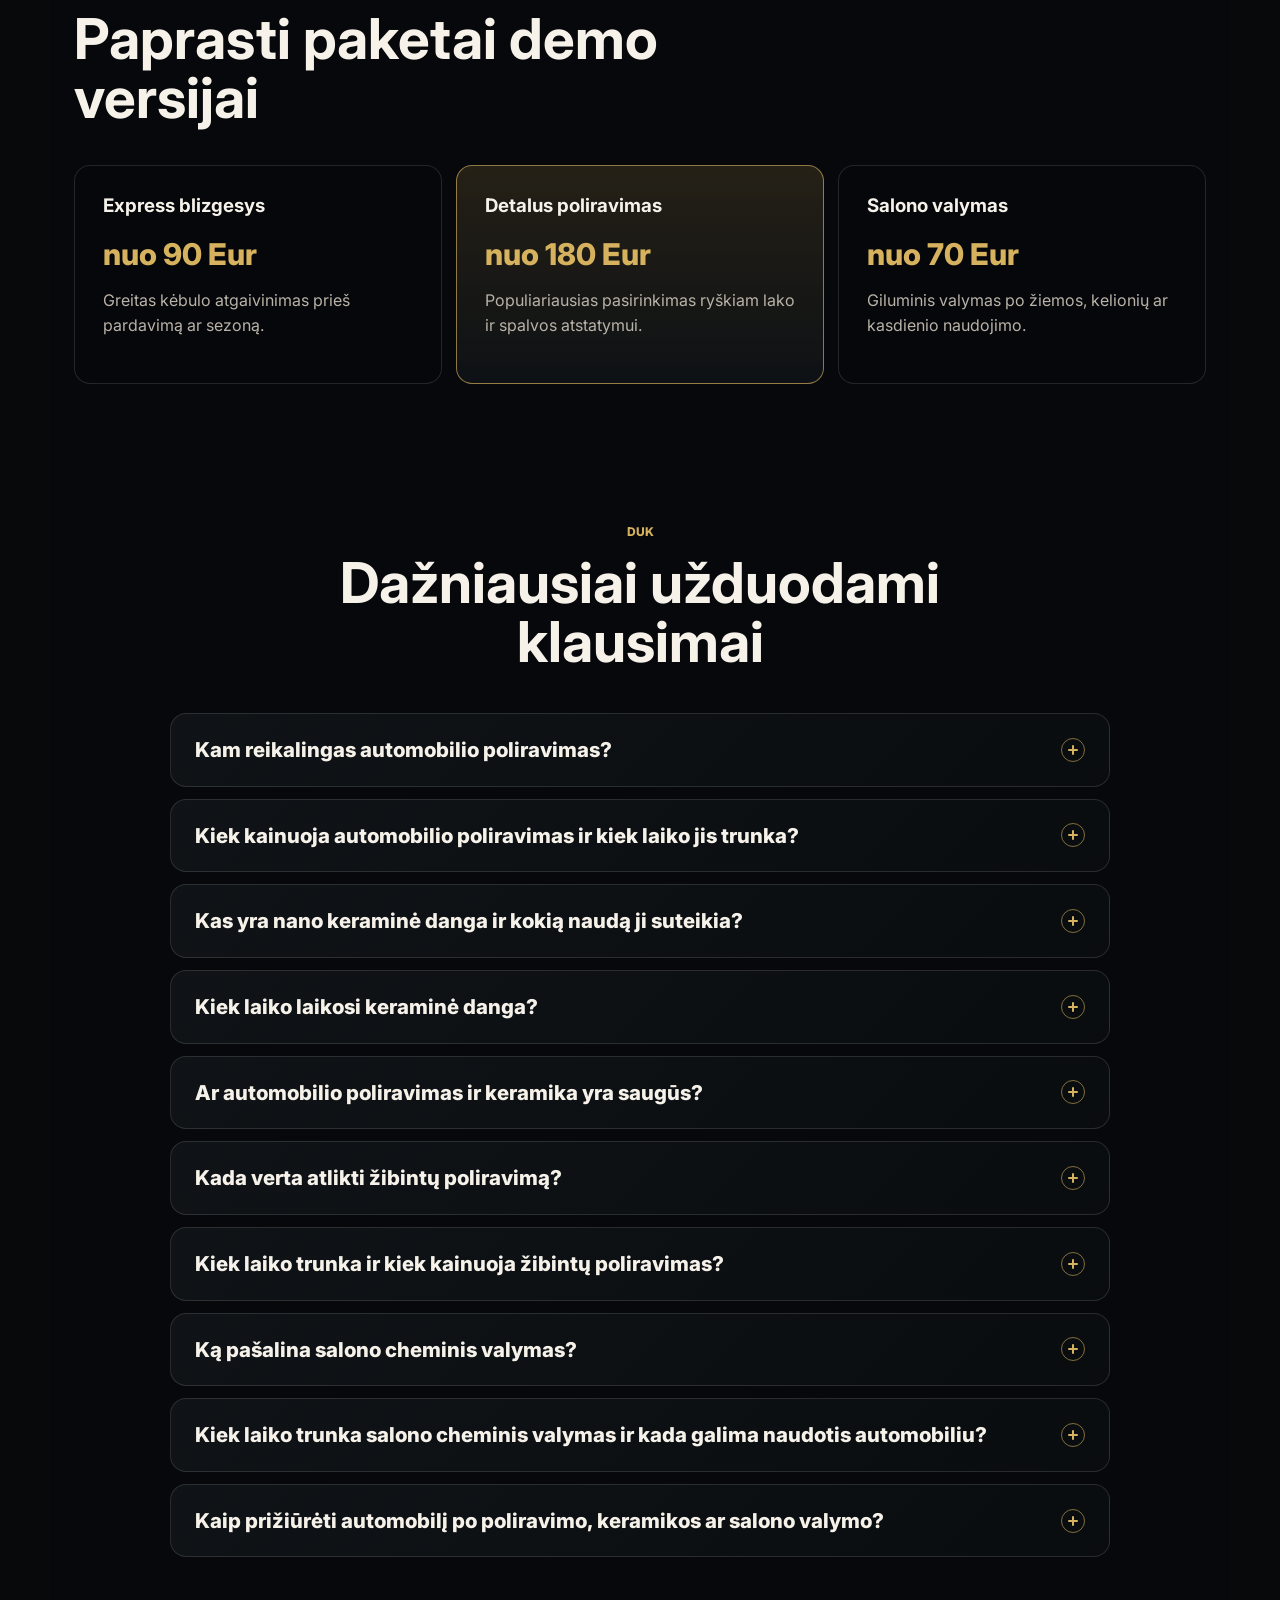
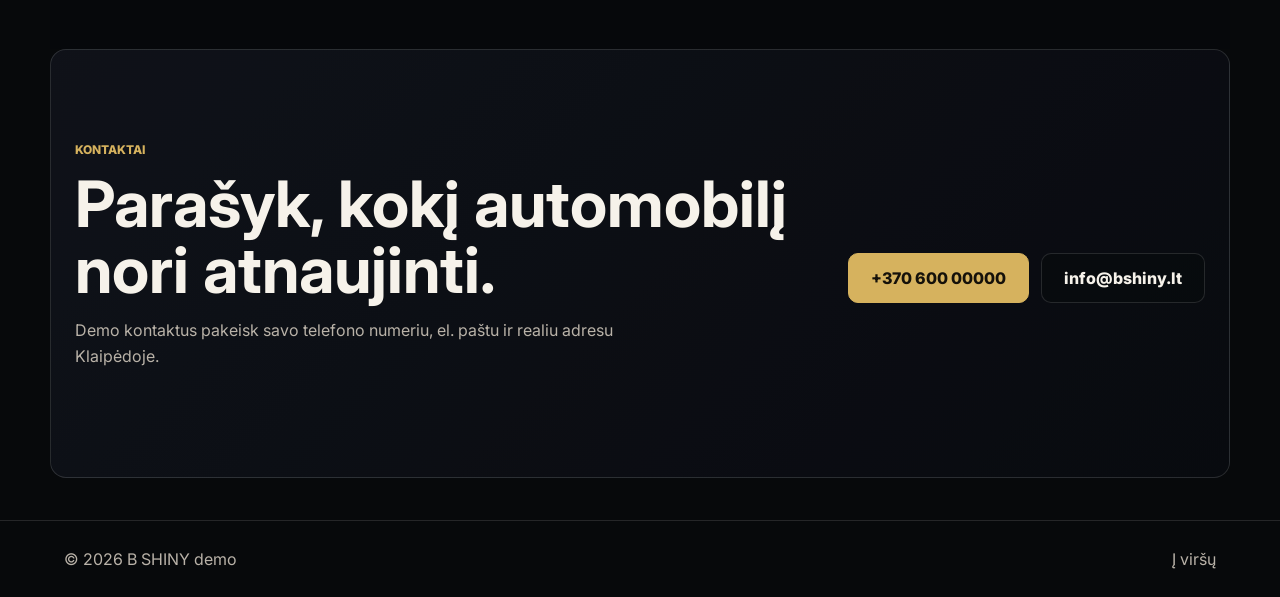
==== commit f999ee85: "Bust script cache for centered Porsche background" ====
--- a/index.html
+++ b/index.html
@@ -90,6 +90,6 @@
   </main>
 
   <footer class="site-footer"><span>© <span data-year></span> B SHINY demo</span><a href="#top">Į viršų</a></footer>
-  <script src="script.js?v=9fe5134"></script>
+  <script src="script.js?v=46e8345"></script>
 </body>
 </html>
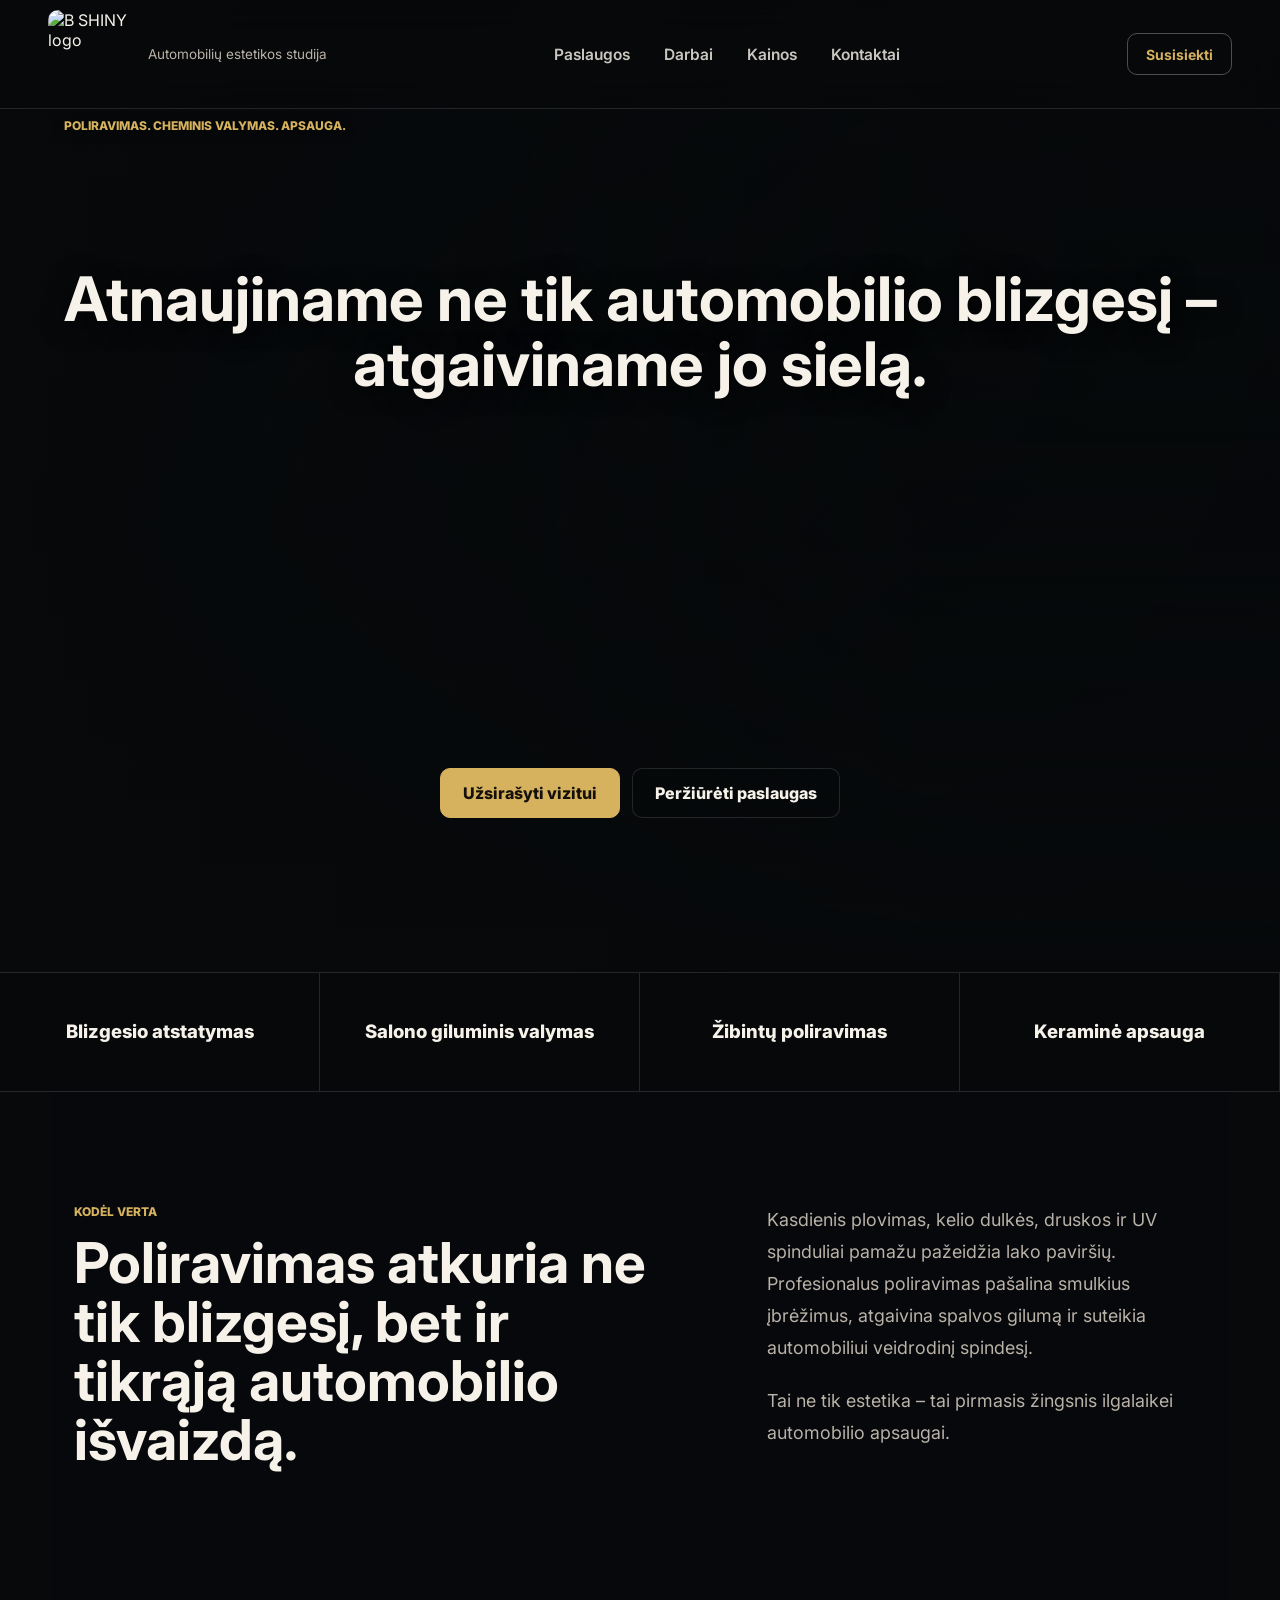
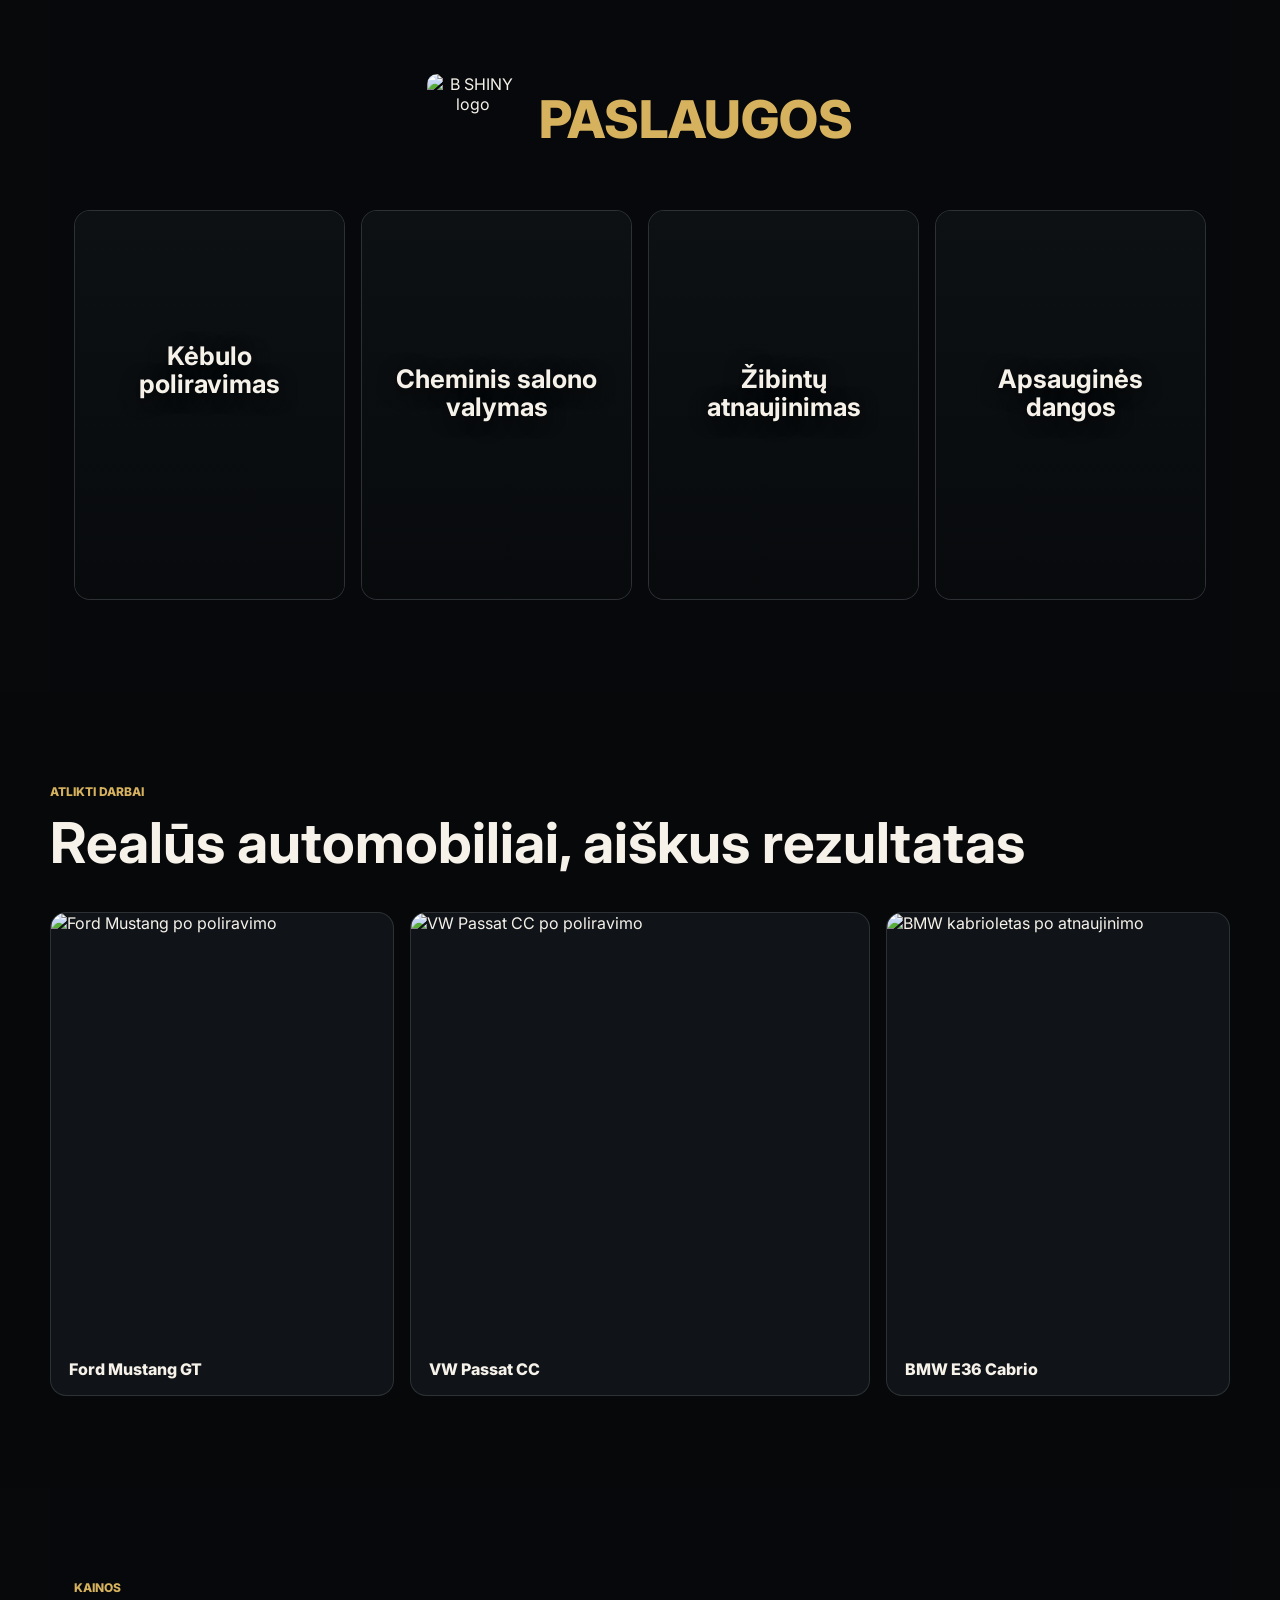
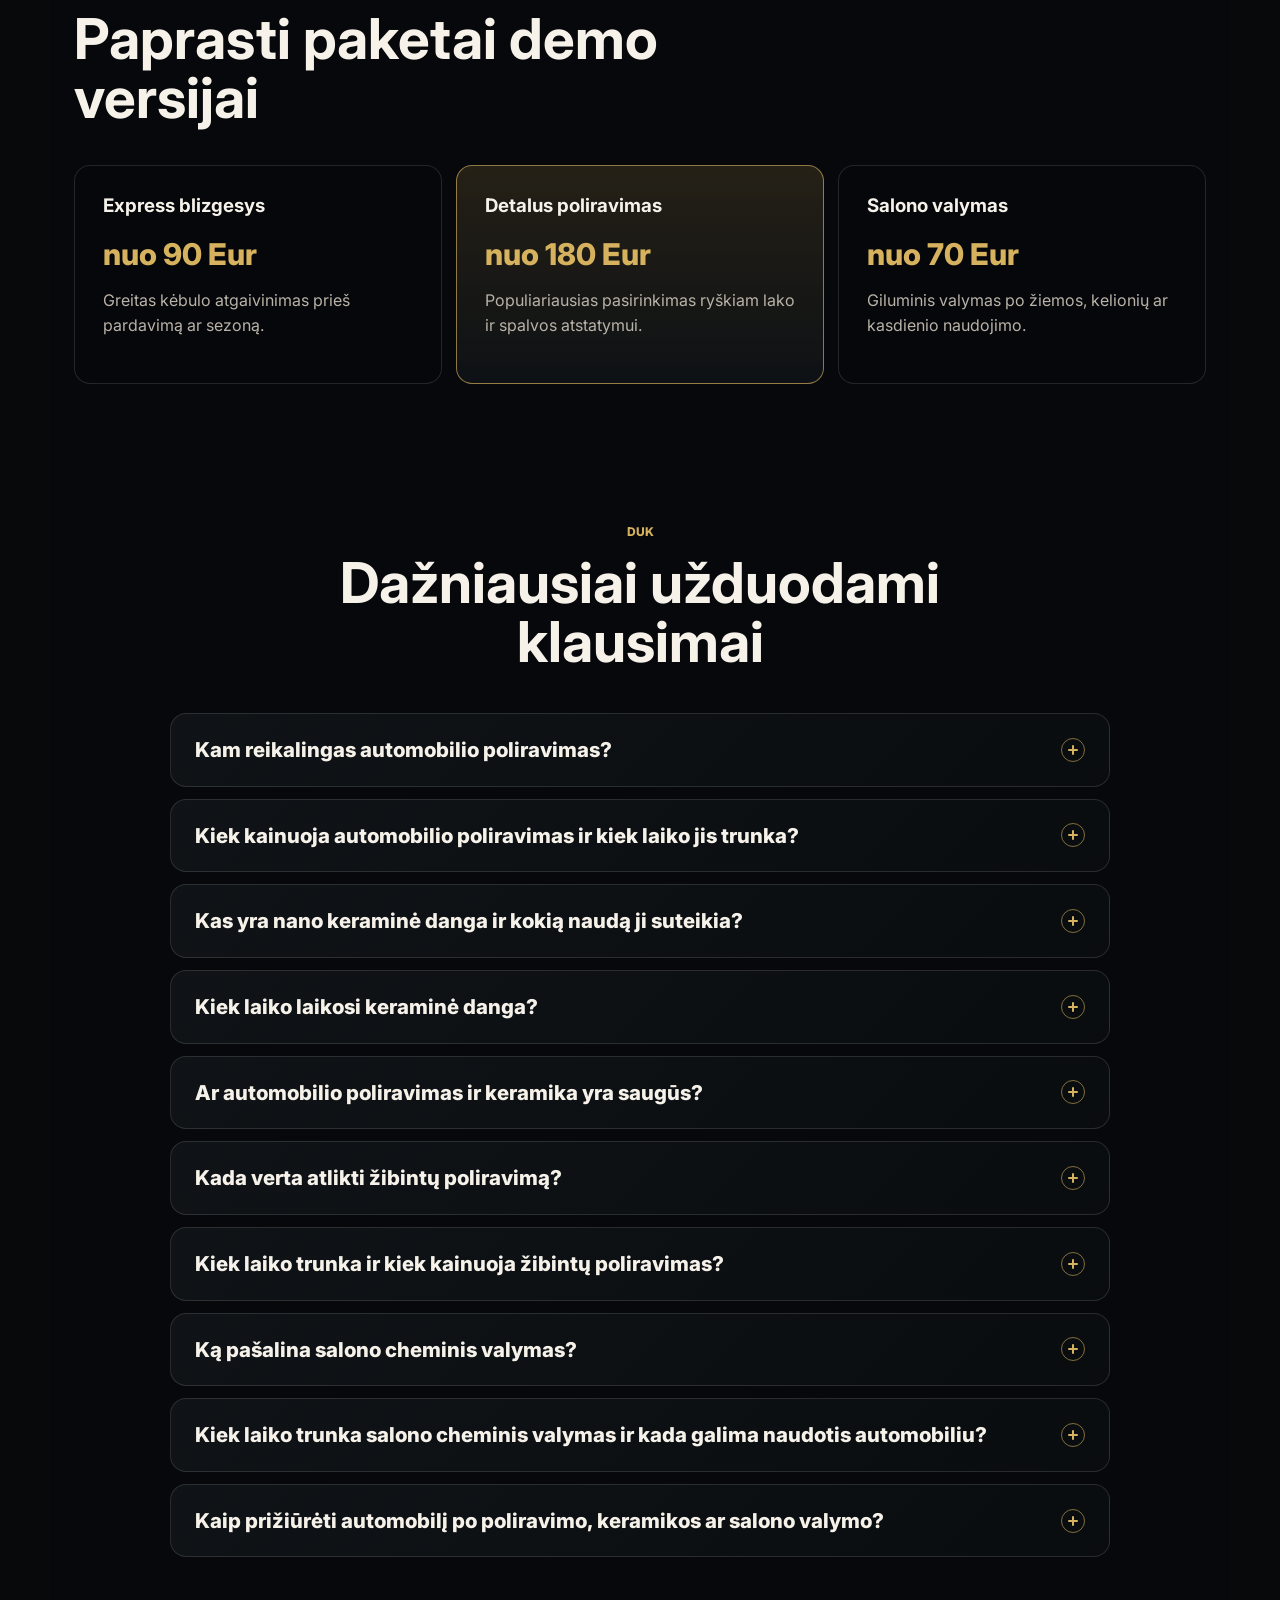
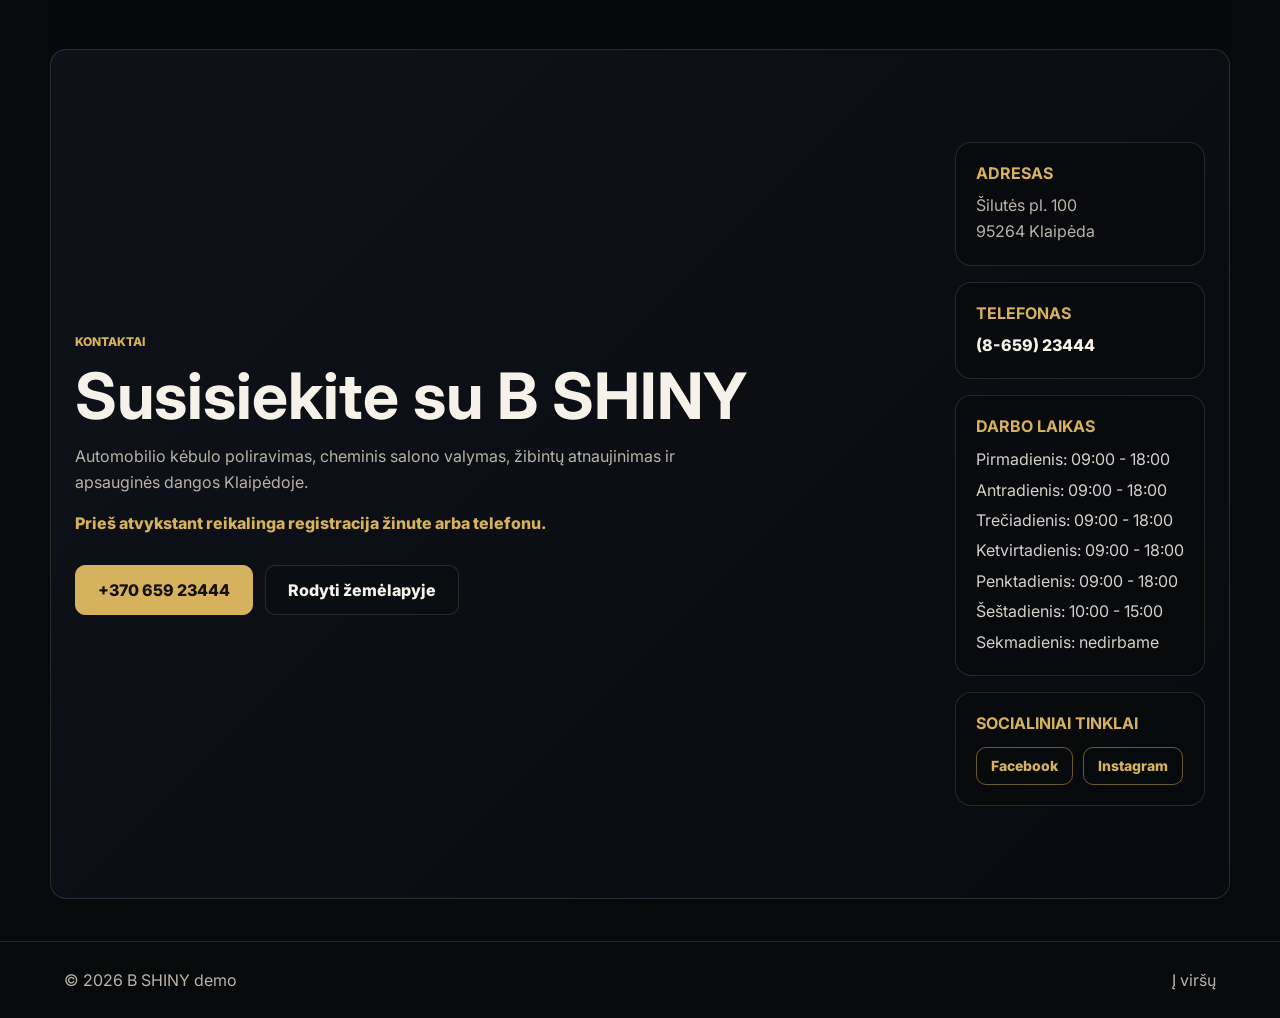
==== commit 4c40afcb: "Load updated contact script" ====
--- a/index.html
+++ b/index.html
@@ -90,6 +90,6 @@
   </main>
 
   <footer class="site-footer"><span>© <span data-year></span> B SHINY demo</span><a href="#top">Į viršų</a></footer>
-  <script src="script.js?v=46e8345"></script>
+  <script src="script.js?v=217a67c"></script>
 </body>
 </html>
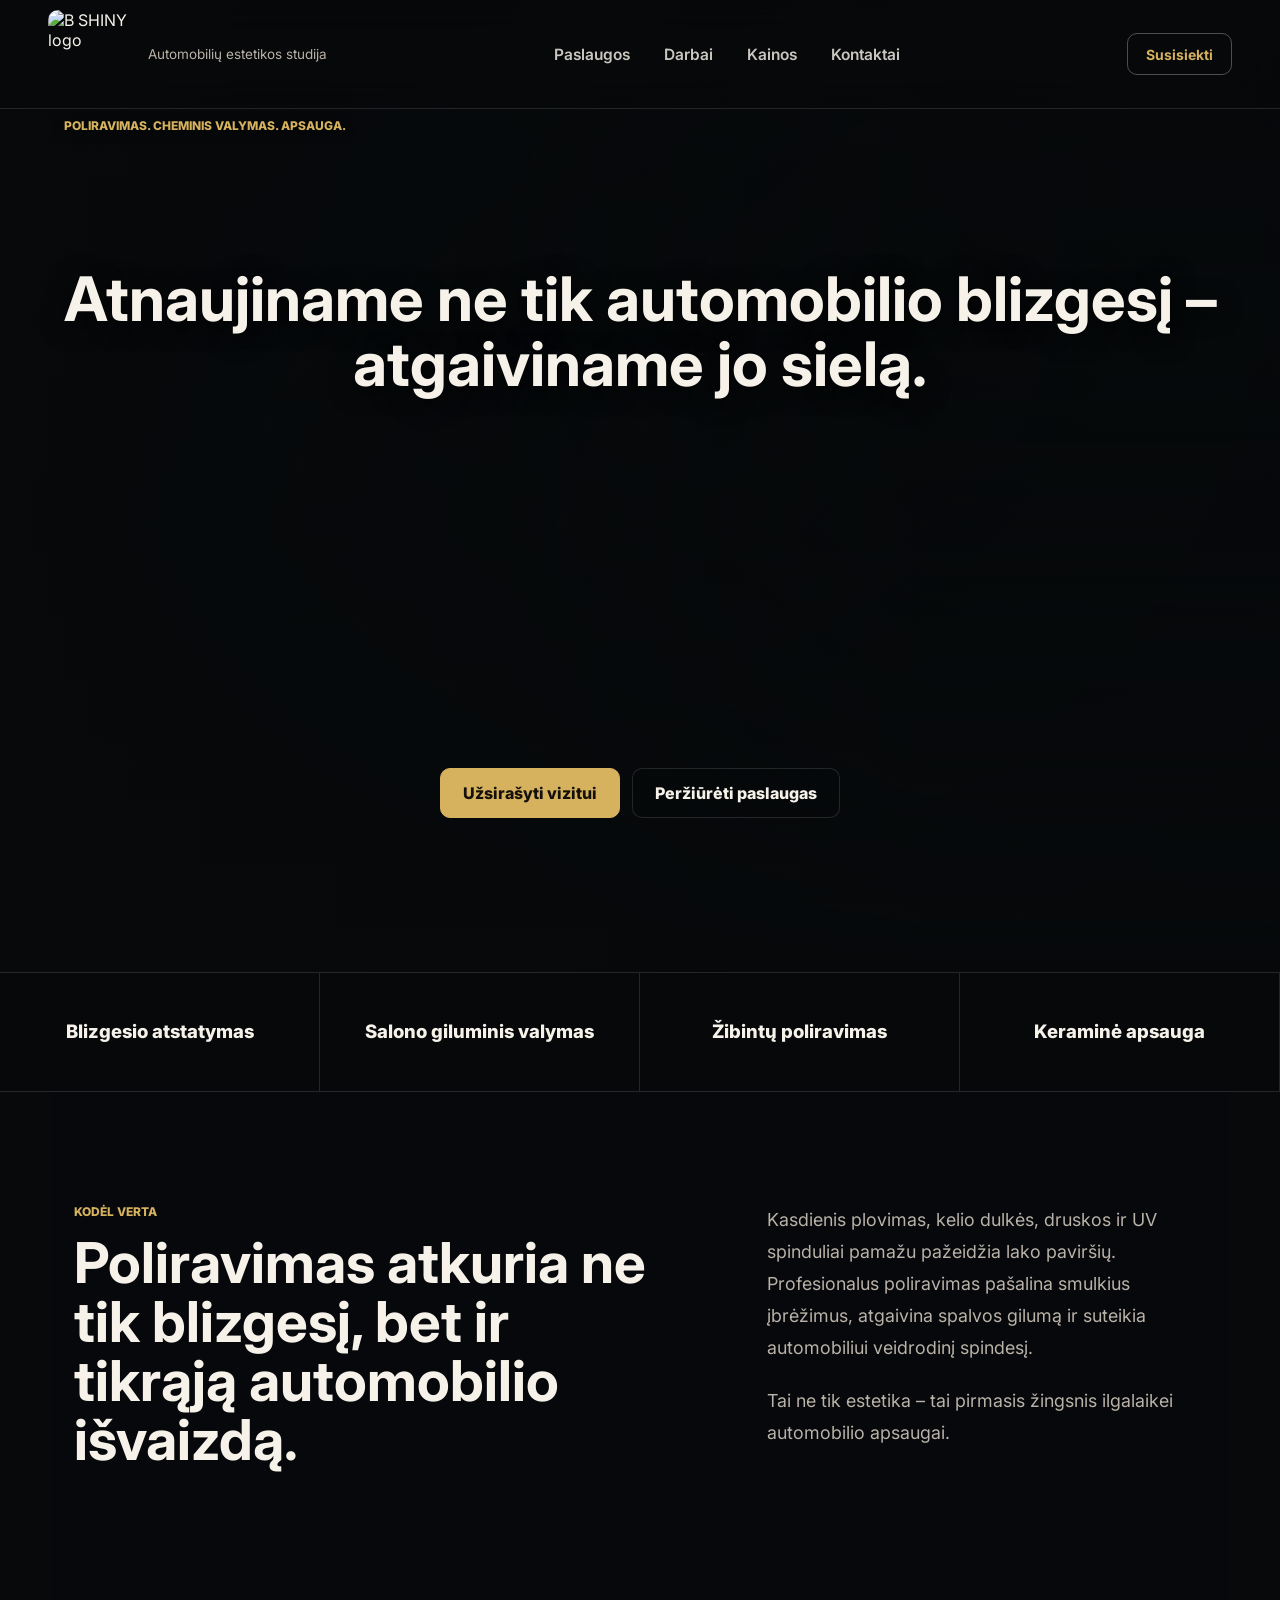
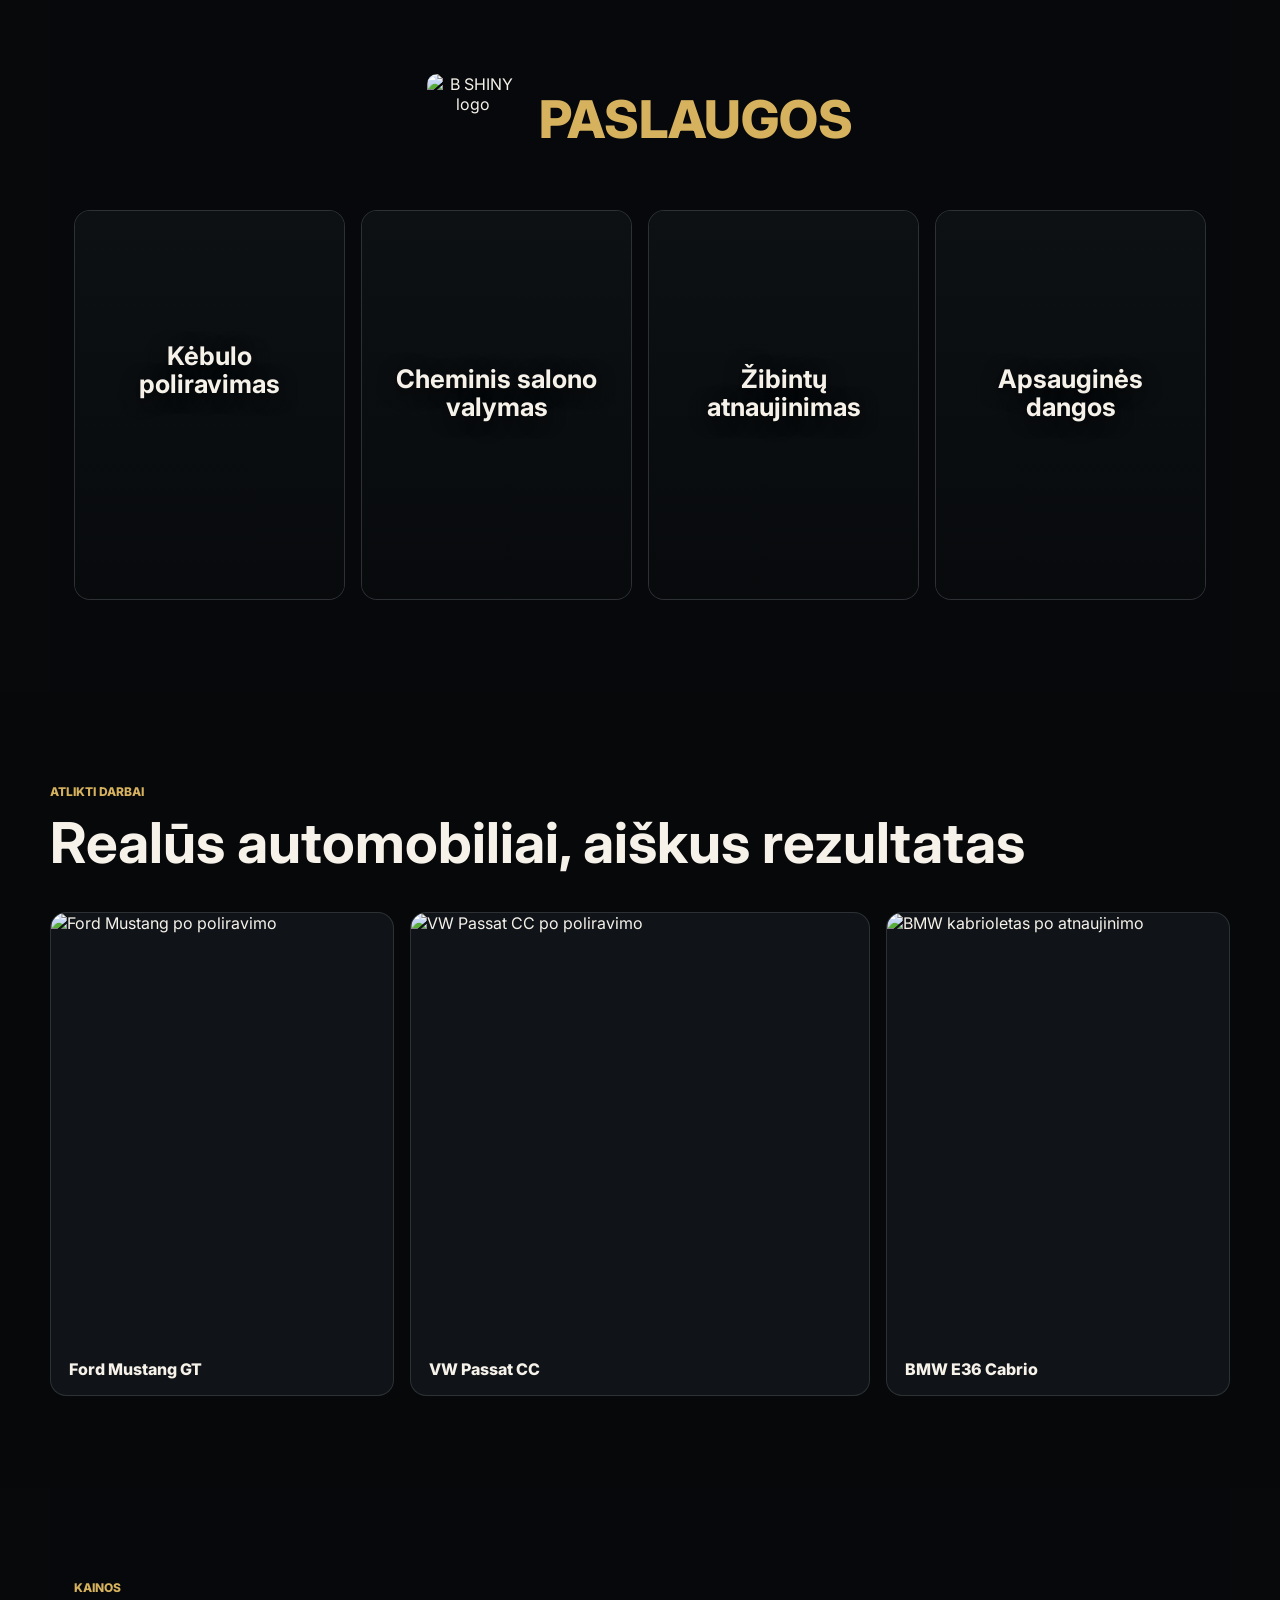
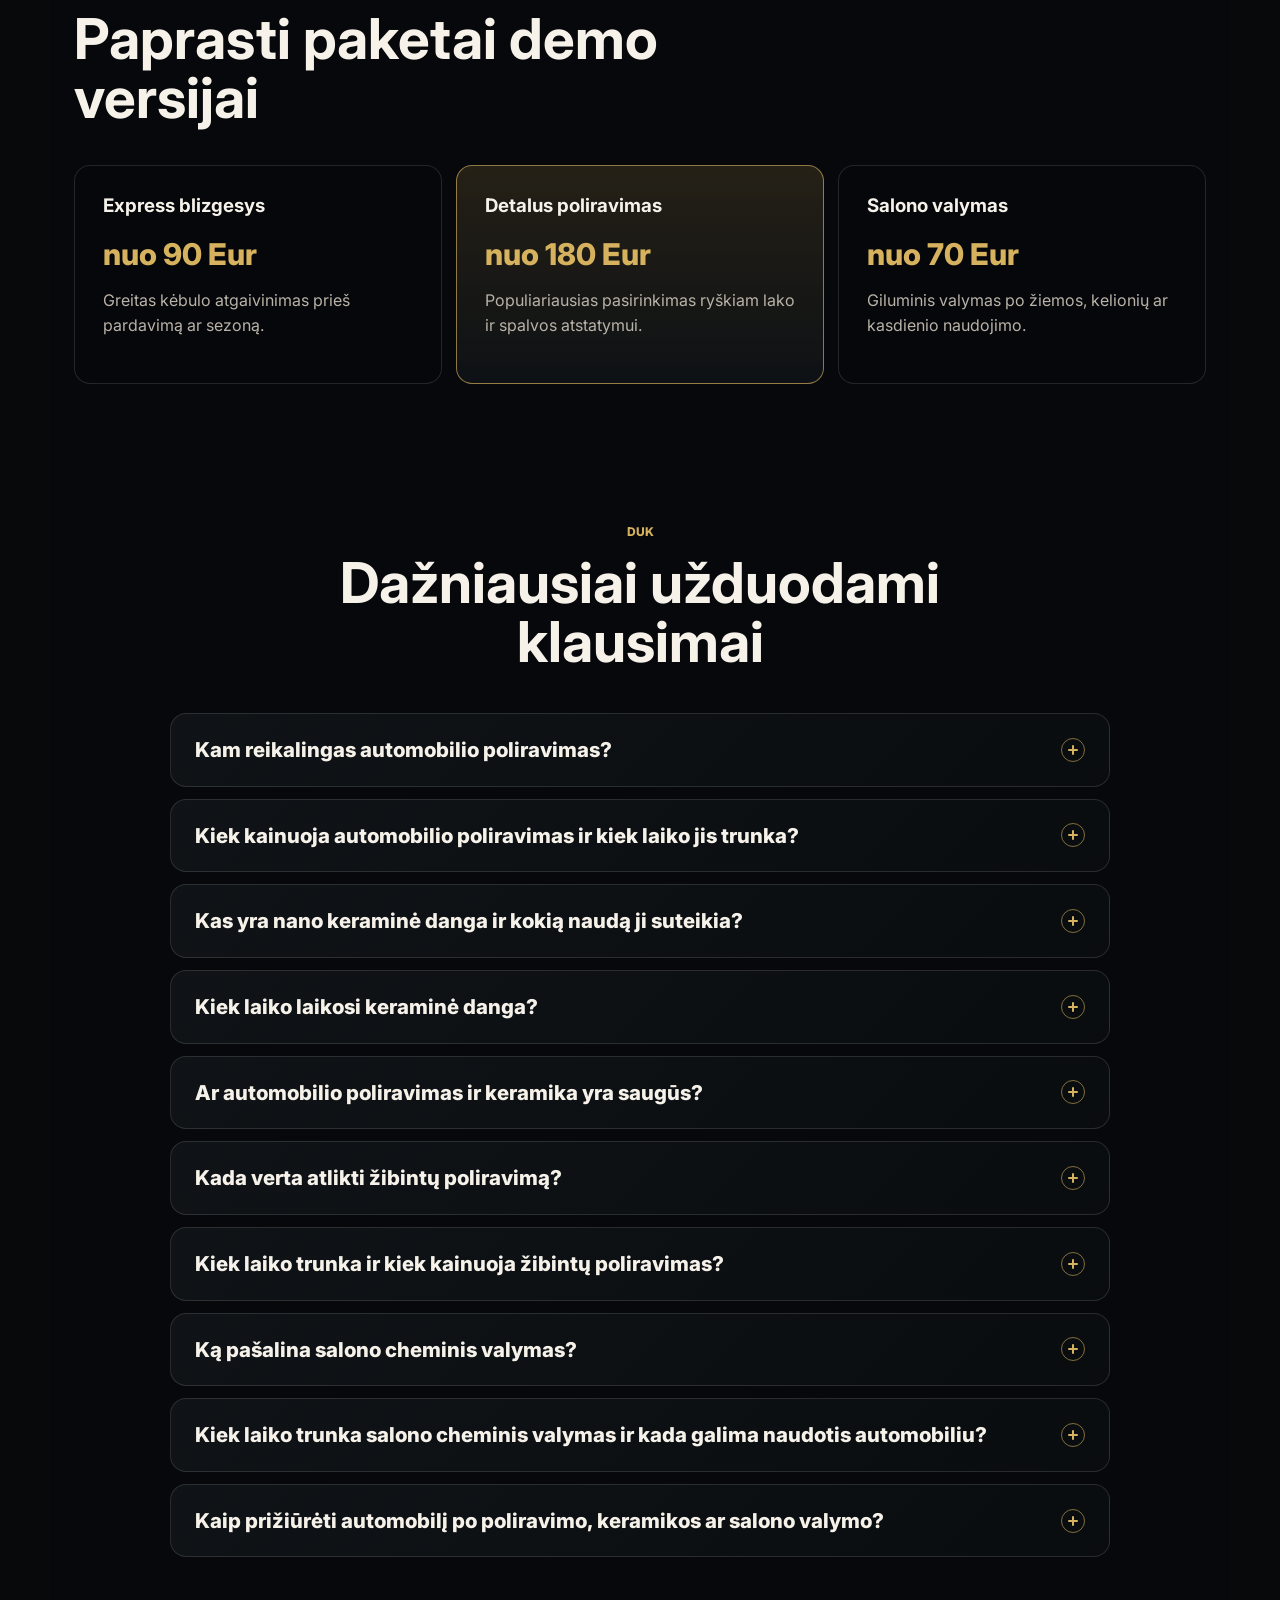
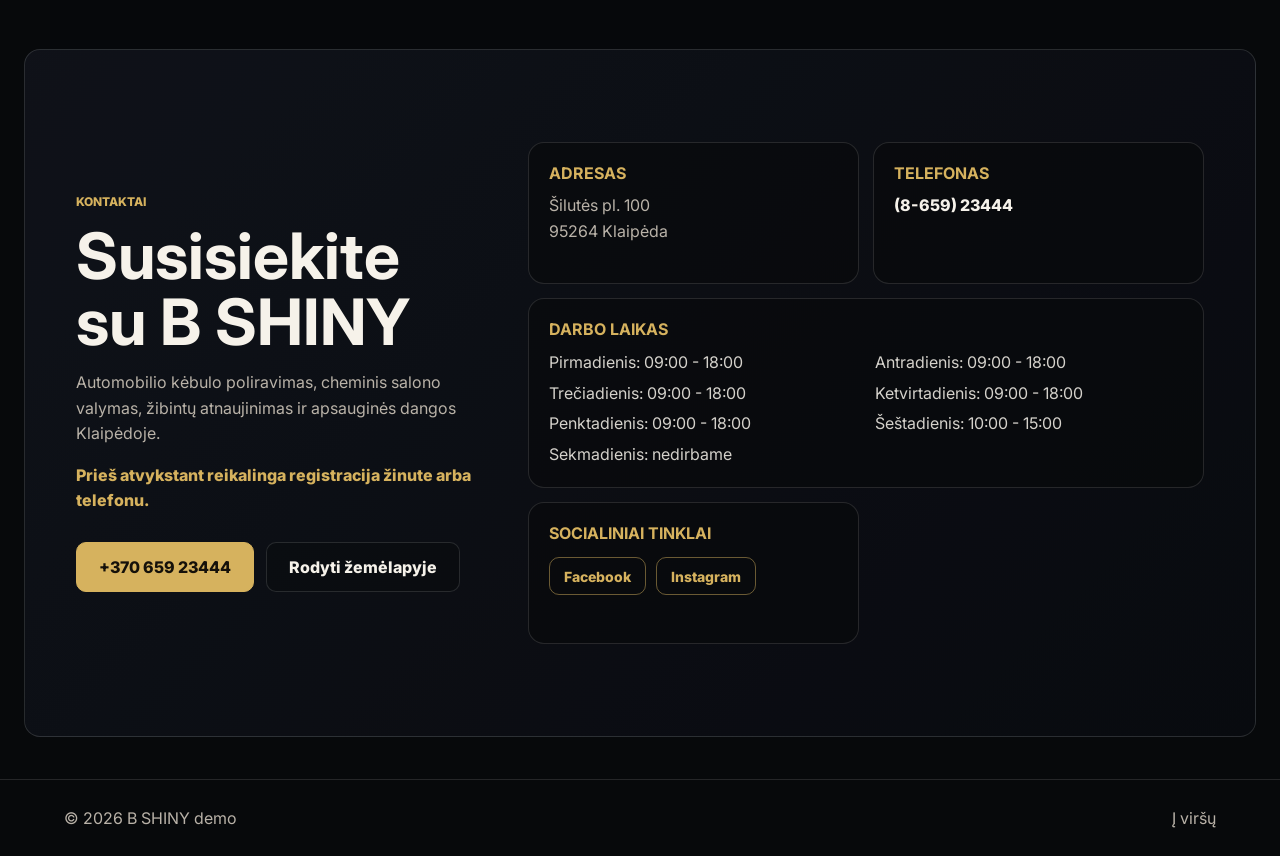
==== commit b6f813f0: "Load widened contact layout" ====
--- a/index.html
+++ b/index.html
@@ -90,6 +90,6 @@
   </main>
 
   <footer class="site-footer"><span>© <span data-year></span> B SHINY demo</span><a href="#top">Į viršų</a></footer>
-  <script src="script.js?v=217a67c"></script>
+  <script src="script.js?v=58a492a"></script>
 </body>
 </html>
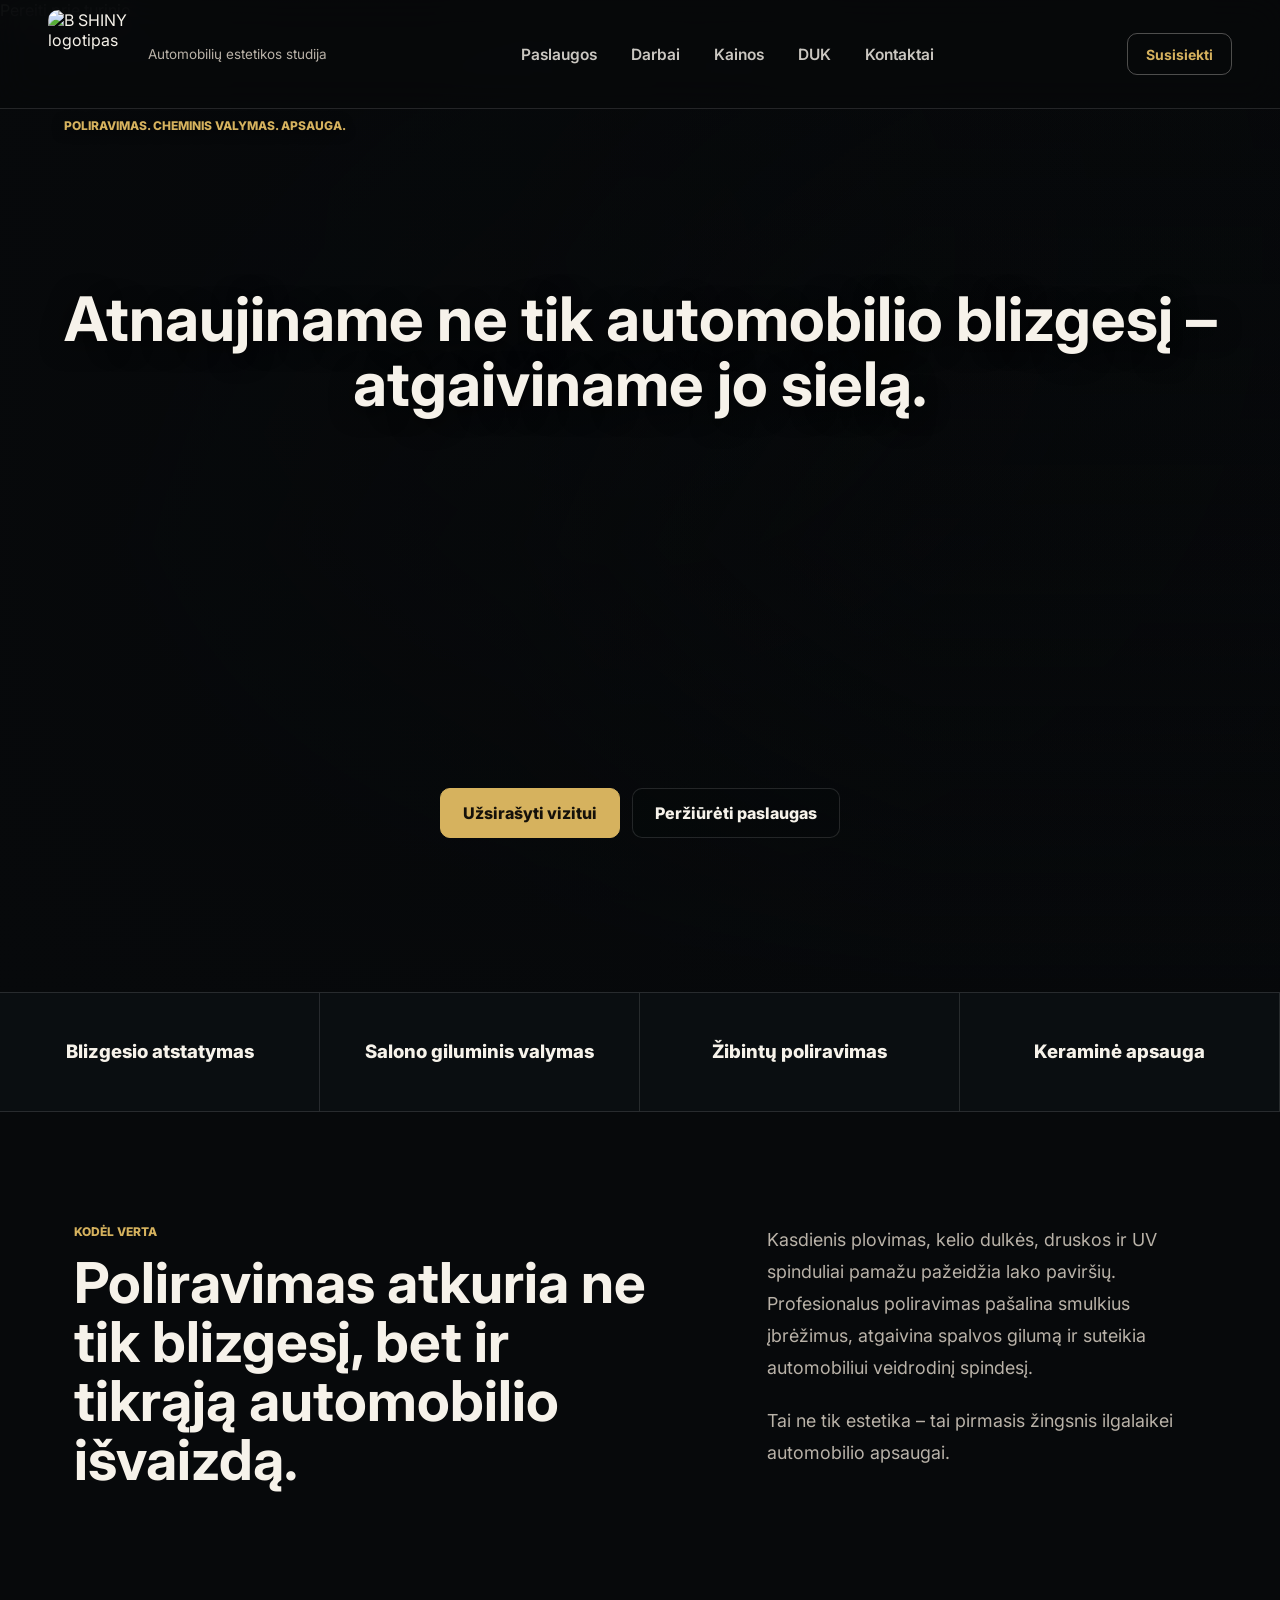
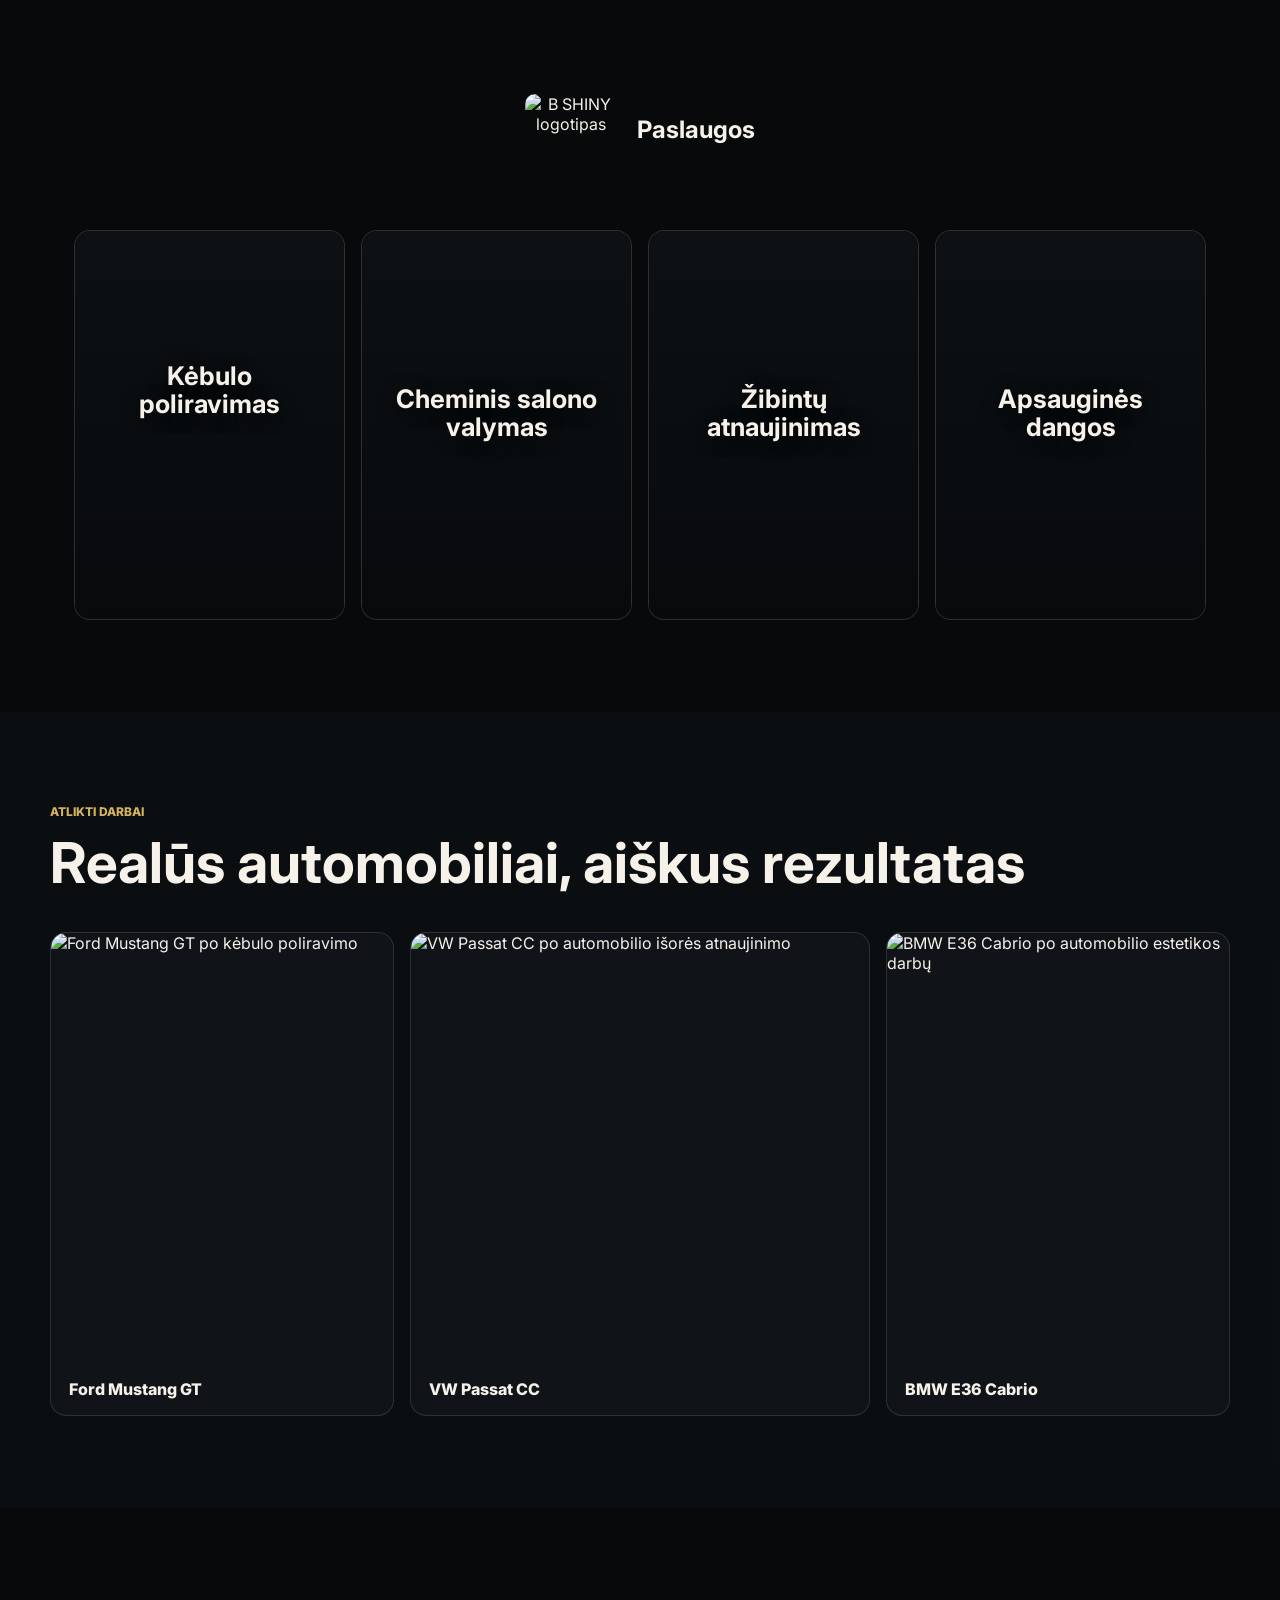
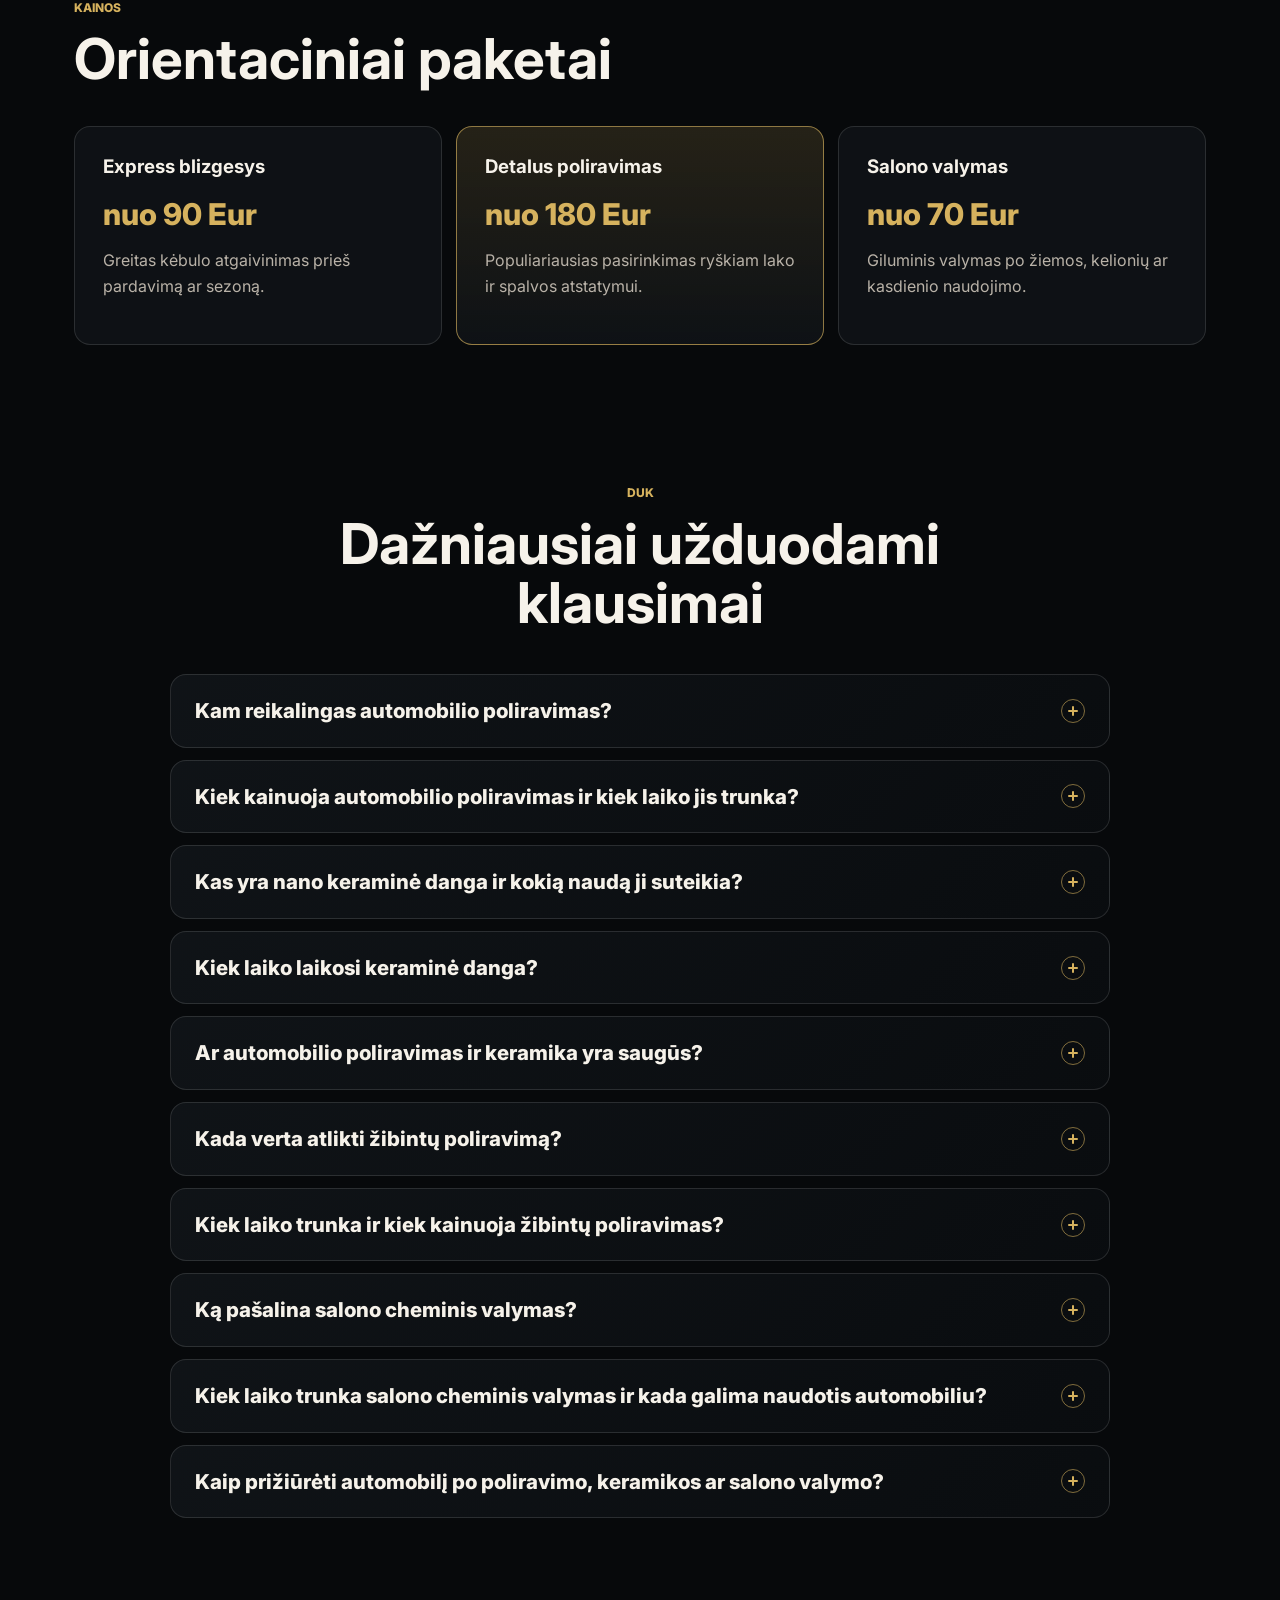
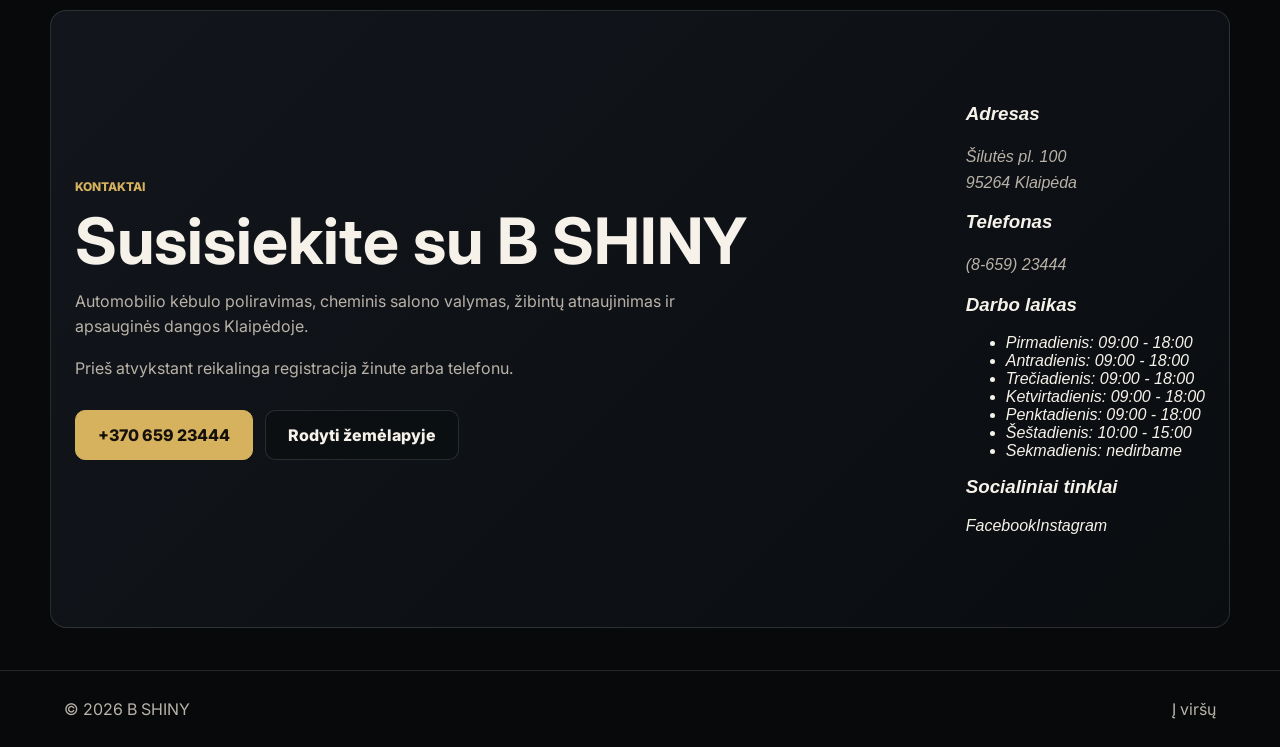
==== commit 4f4e12a5: "Improve main page SEO semantics and contact markup" ====
--- a/index.html
+++ b/index.html
@@ -3,30 +3,77 @@
 <head>
   <meta charset="utf-8">
   <meta name="viewport" content="width=device-width, initial-scale=1">
-  <title>B SHINY demo | Automobilių poliravimas Klaipėdoje</title>
-  <meta name="description" content="Demo automobilių poliravimo ir cheminio valymo svetainei Klaipėdoje.">
+  <title>B SHINY | Automobilių poliravimas ir estetika Klaipėdoje</title>
+  <meta name="description" content="B SHINY Klaipėdoje atlieka kėbulo poliravimą, cheminį salono valymą, žibintų atnaujinimą ir apsaugines dangas. Registracija telefonu arba žinute.">
+  <meta name="robots" content="index, follow">
+  <meta name="theme-color" content="#07090b">
+  <link rel="canonical" href="https://evenga123.github.io/B-shiny/">
+  <meta property="og:title" content="B SHINY | Automobilių poliravimas Klaipėdoje">
+  <meta property="og:description" content="Profesionalus automobilio blizgesio, salono švaros ir apsaugos atnaujinimas Klaipėdoje.">
+  <meta property="og:type" content="website">
+  <meta property="og:url" content="https://evenga123.github.io/B-shiny/">
+  <meta property="og:image" content="https://assets.zyrosite.com/cdn-cgi/image/format=auto,w=1200,h=630,fit=crop/mnlEZKXp9aH1vW74/315553811_439086451726710_9005575462549274197_n-AzGOVlnxE9F5oOne.jpeg">
   <link rel="preconnect" href="https://fonts.googleapis.com">
   <link rel="preconnect" href="https://fonts.gstatic.com" crossorigin>
+  <link rel="preconnect" href="https://assets.zyrosite.com">
   <link href="https://fonts.googleapis.com/css2?family=Inter:wght@400;500;600;700;800&display=swap" rel="stylesheet">
-  <link rel="stylesheet" href="styles.css?v=90671a3">
+  <link rel="preload" as="image" href="https://assets.zyrosite.com/cdn-cgi/image/format=auto,w=1440,fit=crop/mnlEZKXp9aH1vW74/315553811_439086451726710_9005575462549274197_n-AzGOVlnxE9F5oOne.jpeg">
+  <link rel="stylesheet" href="styles.css?v=seo-ux-1">
+  <script type="application/ld+json">
+  {
+    "@context": "https://schema.org",
+    "@type": "AutoDetailing",
+    "name": "B SHINY",
+    "url": "https://evenga123.github.io/B-shiny/",
+    "telephone": "+37065923444",
+    "address": {
+      "@type": "PostalAddress",
+      "streetAddress": "Šilutės pl. 100",
+      "addressLocality": "Klaipėda",
+      "postalCode": "95264",
+      "addressCountry": "LT"
+    },
+    "openingHoursSpecification": [
+      {"@type":"OpeningHoursSpecification","dayOfWeek":["Monday","Tuesday","Wednesday","Thursday","Friday"],"opens":"09:00","closes":"18:00"},
+      {"@type":"OpeningHoursSpecification","dayOfWeek":"Saturday","opens":"10:00","closes":"15:00"}
+    ],
+    "sameAs": ["https://www.facebook.com/BSHINYKLP", "https://www.instagram.com/bshiny_/"]
+  }
+  </script>
+  <script type="application/ld+json">
+  {
+    "@context": "https://schema.org",
+    "@type": "FAQPage",
+    "mainEntity": [
+      {"@type":"Question","name":"Kam reikalingas automobilio poliravimas?","acceptedAnswer":{"@type":"Answer","text":"Automobilio poliravimas padeda pašalinti smulkius įbrėžimus, hologramas, oksidacijos žymes ir atgaivina dažų blizgesį. Po procedūros automobilio spalva tampa ryškesnė, o paviršius lygesnis ir estetiškesnis."}},
+      {"@type":"Question","name":"Kiek kainuoja automobilio poliravimas ir kiek laiko jis trunka?","acceptedAnswer":{"@type":"Answer","text":"Poliravimo kaina priklauso nuo automobilio dydžio, dažų būklės ir pasirinkto poliravimo lygio. Dažniausiai procedūra trunka nuo vienos iki dviejų dienų, o tiksli kaina nustatoma įvertinus automobilį."}},
+      {"@type":"Question","name":"Kas yra nano keraminė danga ir kokią naudą ji suteikia?","acceptedAnswer":{"@type":"Answer","text":"Nano keraminė danga sukuria papildomą apsauginį sluoksnį ant automobilio dažų paviršiaus. Ji padeda saugoti nuo UV spindulių, purvo, druskų ir palengvina automobilio priežiūrą."}},
+      {"@type":"Question","name":"Kiek laiko laikosi keraminė danga?","acceptedAnswer":{"@type":"Answer","text":"Keraminės dangos ilgaamžiškumas priklauso nuo dangos kokybės ir automobilio priežiūros. Profesionaliai užtepta danga dažniausiai tarnauja nuo 1 iki 5 metų."}},
+      {"@type":"Question","name":"Ar automobilio poliravimas ir keramika yra saugūs?","acceptedAnswer":{"@type":"Answer","text":"Taip, profesionaliai atliekamos procedūros yra saugios automobilio paviršiams. Prieš darbus įvertinama dažų būklė ir parenkami tinkami metodai bei priemonės."}},
+      {"@type":"Question","name":"Kada verta atlikti žibintų poliravimą?","acceptedAnswer":{"@type":"Answer","text":"Žibintų poliravimas rekomenduojamas, kai plastikas tampa matinis, pageltęs arba sumažėja šviesos sklaida. Procedūra atkuria skaidrumą ir pagerina matomumą."}},
+      {"@type":"Question","name":"Ką pašalina salono cheminis valymas?","acceptedAnswer":{"@type":"Answer","text":"Salono cheminis valymas pašalina įsisenėjusias dėmes, nemalonius kvapus, dulkes, bakterijas ir susikaupusius nešvarumus nuo sėdynių, kilimų ir kitų salono paviršių."}}
+    ]
+  }
+  </script>
 </head>
 <body>
+  <a class="skip-link" href="#paslaugos">Pereiti prie turinio</a>
   <header class="site-header" data-header>
-    <a class="brand" href="#top" aria-label="B Shiny">
-      <img class="brand-logo" src="https://assets.zyrosite.com/cdn-cgi/image/format=auto,w=168,fit=crop,q=95/mnlEZKXp9aH1vW74/logo-AMqwXqqlKJUe2yqj.png" alt="B SHINY logo">
+    <a class="brand" href="#top" aria-label="B Shiny pradžia">
+      <img class="brand-logo" src="https://assets.zyrosite.com/cdn-cgi/image/format=auto,w=168,fit=crop,q=95/mnlEZKXp9aH1vW74/logo-AMqwXqqlKJUe2yqj.png" width="88" height="88" alt="B SHINY logotipas">
       <span><small>Automobilių estetikos studija</small></span>
     </a>
-    <button class="nav-toggle" type="button" aria-label="Atidaryti meniu" aria-expanded="false" data-nav-toggle><span></span><span></span></button>
-    <nav class="site-nav" data-nav><a href="#paslaugos">Paslaugos</a><a href="#darbai">Darbai</a><a href="#kainos">Kainos</a><a href="#kontaktai">Kontaktai</a></nav>
+    <button class="nav-toggle" type="button" aria-label="Atidaryti meniu" aria-expanded="false" aria-controls="main-navigation" data-nav-toggle><span></span><span></span></button>
+    <nav class="site-nav" id="main-navigation" aria-label="Pagrindinė navigacija" data-nav><a href="#paslaugos">Paslaugos</a><a href="#darbai">Darbai</a><a href="#kainos">Kainos</a><a href="#duk">DUK</a><a href="#kontaktai">Kontaktai</a></nav>
     <a class="header-cta" href="#kontaktai">Susisiekti</a>
   </header>
   <p class="header-tagline">Poliravimas. Cheminis valymas. Apsauga.</p>
 
   <main id="top">
-    <section class="hero">
-      <div class="hero-media" aria-hidden="true"><img src="https://assets.zyrosite.com/cdn-cgi/image/format=auto,w=1440,fit=crop/mnlEZKXp9aH1vW74/315553811_439086451726710_9005575462549274197_n-AzGOVlnxE9F5oOne.jpeg" alt=""></div>
+    <section class="hero" aria-labelledby="hero-title">
+      <div class="hero-media" aria-hidden="true"><img src="https://assets.zyrosite.com/cdn-cgi/image/format=auto,w=1440,fit=crop/mnlEZKXp9aH1vW74/315553811_439086451726710_9005575462549274197_n-AzGOVlnxE9F5oOne.jpeg" width="1440" height="900" fetchpriority="high" alt=""></div>
       <div class="hero-overlay"></div>
-      <div class="hero-content"><h1>Atnaujiname ne tik automobilio blizgesį – atgaiviname jo sielą.</h1></div>
+      <div class="hero-content"><h1 id="hero-title">Atnaujiname ne tik automobilio blizgesį – atgaiviname jo sielą.</h1></div>
       <div class="hero-actions"><a class="button primary" href="#kontaktai">Užsirašyti vizitui</a><a class="button ghost" href="#paslaugos">Peržiūrėti paslaugas</a></div>
     </section>
 
@@ -37,32 +84,32 @@
       <button class="trust-card" type="button"><span class="trust-title">Keraminė apsauga</span><span class="trust-reveal">Ilgalaikė apsauga ir lengvesnė priežiūra</span></button>
     </section>
 
-    <section class="section intro">
-      <div class="section-heading"><p class="eyebrow">KODĖL VERTA</p><h2>Poliravimas atkuria ne tik blizgesį, bet ir tikrąją automobilio išvaizdą.</h2></div>
+    <section class="section intro" aria-labelledby="why-title">
+      <div class="section-heading"><p class="eyebrow">KODĖL VERTA</p><h2 id="why-title">Poliravimas atkuria ne tik blizgesį, bet ir tikrąją automobilio išvaizdą.</h2></div>
       <div class="intro-copy"><p>Kasdienis plovimas, kelio dulkės, druskos ir UV spinduliai pamažu pažeidžia lako paviršių. Profesionalus poliravimas pašalina smulkius įbrėžimus, atgaivina spalvos gilumą ir suteikia automobiliui veidrodinį spindesį.</p><p>Tai ne tik estetika – tai pirmasis žingsnis ilgalaikei automobilio apsaugai.</p></div>
     </section>
 
-    <section class="section services" id="paslaugos">
-      <div class="services-heading"><img src="https://assets.zyrosite.com/cdn-cgi/image/format=auto,w=168,fit=crop,q=95/mnlEZKXp9aH1vW74/logo-AMqwXqqlKJUe2yqj.png" alt="B SHINY logo"><p>PASLAUGOS</p></div>
+    <section class="section services" id="paslaugos" aria-labelledby="services-title">
+      <div class="services-heading"><img src="https://assets.zyrosite.com/cdn-cgi/image/format=auto,w=168,fit=crop,q=95/mnlEZKXp9aH1vW74/logo-AMqwXqqlKJUe2yqj.png" width="92" height="92" loading="lazy" decoding="async" alt="B SHINY logotipas"><h2 id="services-title">Paslaugos</h2></div>
       <div class="service-grid">
-        <article class="service-card service-polish"><div class="service-card-content"><h3>Kėbulo poliravimas</h3><p>Atkuriamas dažų blizgesys, pašalinami smulkūs įbrėžimai ir suteikiamas veidrodinis efektas.</p><a href="paslaugos/kebulo-poliravimas/">Daugiau</a></div></article>
-        <article class="service-card service-interior"><div class="service-card-content"><h3>Cheminis salono valymas</h3><p>Gilus sėdynių, kilimų, plastiko ir sunkiai pasiekiamų vietų valymas.</p><a href="paslaugos/cheminis-salono-valymas/">Daugiau</a></div></article>
-        <article class="service-card service-headlights"><div class="service-card-content"><h3>Žibintų atnaujinimas</h3><p>Pašalinamas matinimas, atkuriamas skaidrumas ir pagerinamas matomumas.</p><a href="paslaugos/zibintu-atnaujinimas/">Daugiau</a></div></article>
-        <article class="service-card service-coating"><div class="service-card-content"><h3>Apsauginės dangos</h3><p>Ilgalaikė dažų apsauga, lengvesnė priežiūra ir ilgiau išliekantis blizgesys.</p><a href="paslaugos/apsaugines-dangos/">Daugiau</a></div></article>
+        <article class="service-card service-polish"><div class="service-card-content"><h3>Kėbulo poliravimas</h3><p>Atkuriamas dažų blizgesys, pašalinami smulkūs įbrėžimai ir suteikiamas veidrodinis efektas.</p><a href="paslaugos/kebulo-poliravimas/" aria-label="Daugiau apie kėbulo poliravimą">Daugiau</a></div></article>
+        <article class="service-card service-interior"><div class="service-card-content"><h3>Cheminis salono valymas</h3><p>Gilus sėdynių, kilimų, plastiko ir sunkiai pasiekiamų vietų valymas.</p><a href="paslaugos/cheminis-salono-valymas/" aria-label="Daugiau apie cheminį salono valymą">Daugiau</a></div></article>
+        <article class="service-card service-headlights"><div class="service-card-content"><h3>Žibintų atnaujinimas</h3><p>Pašalinamas matinimas, atkuriamas skaidrumas ir pagerinamas matomumas.</p><a href="paslaugos/zibintu-atnaujinimas/" aria-label="Daugiau apie žibintų atnaujinimą">Daugiau</a></div></article>
+        <article class="service-card service-coating"><div class="service-card-content"><h3>Apsauginės dangos</h3><p>Ilgalaikė dažų apsauga, lengvesnė priežiūra ir ilgiau išliekantis blizgesys.</p><a href="paslaugos/apsaugines-dangos/" aria-label="Daugiau apie apsaugines dangas">Daugiau</a></div></article>
       </div>
     </section>
 
-    <section class="work-band" id="darbai">
-      <div class="section-heading"><p class="eyebrow">Atlikti darbai</p><h2>Realūs automobiliai, aiškus rezultatas</h2></div>
+    <section class="work-band" id="darbai" aria-labelledby="work-title">
+      <div class="section-heading"><p class="eyebrow">Atlikti darbai</p><h2 id="work-title">Realūs automobiliai, aiškus rezultatas</h2></div>
       <div class="work-grid">
-        <figure><img src="https://assets.zyrosite.com/cdn-cgi/image/format=auto,w=496,h=624,fit=crop/mnlEZKXp9aH1vW74/ford-mustang-YNqo9eyb6gC9GEKW.jpeg" alt="Ford Mustang po poliravimo"><figcaption>Ford Mustang GT</figcaption></figure>
-        <figure class="wide"><img src="https://assets.zyrosite.com/cdn-cgi/image/format=auto,w=600,h=624,fit=crop/mnlEZKXp9aH1vW74/passat-Awv5EqpQqXhrgRe7.jpeg" alt="VW Passat CC po poliravimo"><figcaption>VW Passat CC</figcaption></figure>
-        <figure><img src="https://assets.zyrosite.com/cdn-cgi/image/format=auto,w=568,h=590,fit=crop/mnlEZKXp9aH1vW74/262499791_223498613261048_5002474554644176755_n-A85lqLX6vXiy23pJ.jpeg" alt="BMW kabrioletas po atnaujinimo"><figcaption>BMW E36 Cabrio</figcaption></figure>
+        <figure><img src="https://assets.zyrosite.com/cdn-cgi/image/format=auto,w=496,h=624,fit=crop/mnlEZKXp9aH1vW74/ford-mustang-YNqo9eyb6gC9GEKW.jpeg" width="496" height="624" loading="lazy" decoding="async" alt="Ford Mustang GT po kėbulo poliravimo"><figcaption>Ford Mustang GT</figcaption></figure>
+        <figure class="wide"><img src="https://assets.zyrosite.com/cdn-cgi/image/format=auto,w=600,h=624,fit=crop/mnlEZKXp9aH1vW74/passat-Awv5EqpQqXhrgRe7.jpeg" width="600" height="624" loading="lazy" decoding="async" alt="VW Passat CC po automobilio išorės atnaujinimo"><figcaption>VW Passat CC</figcaption></figure>
+        <figure><img src="https://assets.zyrosite.com/cdn-cgi/image/format=auto,w=568,h=590,fit=crop/mnlEZKXp9aH1vW74/262499791_223498613261048_5002474554644176755_n-A85lqLX6vXiy23pJ.jpeg" width="568" height="590" loading="lazy" decoding="async" alt="BMW E36 Cabrio po automobilio estetikos darbų"><figcaption>BMW E36 Cabrio</figcaption></figure>
       </div>
     </section>
 
-    <section class="section pricing" id="kainos">
-      <div class="section-heading"><p class="eyebrow">Kainos</p><h2>Paprasti paketai demo versijai</h2></div>
+    <section class="section pricing" id="kainos" aria-labelledby="pricing-title">
+      <div class="section-heading"><p class="eyebrow">Kainos</p><h2 id="pricing-title">Orientaciniai paketai</h2></div>
       <div class="price-grid">
         <article><h3>Express blizgesys</h3><p class="price">nuo 90 Eur</p><p>Greitas kėbulo atgaivinimas prieš pardavimą ar sezoną.</p></article>
         <article class="highlight"><h3>Detalus poliravimas</h3><p class="price">nuo 180 Eur</p><p>Populiariausias pasirinkimas ryškiam lako ir spalvos atstatymui.</p></article>
@@ -70,8 +117,8 @@
       </div>
     </section>
 
-    <section class="section faq-section" id="duk">
-      <div class="section-heading faq-heading"><p class="eyebrow">DUK</p><h2>Dažniausiai užduodami klausimai</h2></div>
+    <section class="section faq-section" id="duk" aria-labelledby="faq-title">
+      <div class="section-heading faq-heading"><p class="eyebrow">DUK</p><h2 id="faq-title">Dažniausiai užduodami klausimai</h2></div>
       <div class="faq-list" data-faq-list>
         <article class="faq-item"><button class="faq-question" type="button" aria-expanded="false"><span>Kam reikalingas automobilio poliravimas?</span><span class="faq-icon" aria-hidden="true"></span></button><div class="faq-answer"><p>Automobilio poliravimas padeda pašalinti smulkius įbrėžimus, hologramas, oksidacijos žymes ir atgaivina dažų blizgesį. Po procedūros automobilio spalva tampa ryškesnė, o paviršius – lygesnis ir estetiškesnis. Tai puikus būdas atnaujinti automobilio išvaizdą prieš pardavimą arba tiesiog norint džiaugtis tvarkingu automobiliu. Profesionaliai atliktas poliravimas yra saugus automobilio dažų sluoksniui.</p></div></article>
         <article class="faq-item"><button class="faq-question" type="button" aria-expanded="false"><span>Kiek kainuoja automobilio poliravimas ir kiek laiko jis trunka?</span><span class="faq-icon" aria-hidden="true"></span></button><div class="faq-answer"><p>Poliravimo kaina priklauso nuo automobilio dydžio, dažų būklės ir pasirinkto poliravimo lygio. Dažniausiai procedūra trunka nuo vienos iki dviejų dienų. Tiksli kaina nustatoma įvertinus automobilį ir kliento lūkesčius. Investicija atsiperka ilgalaikiu estetišku vaizdu ir geresne automobilio priežiūra.</p></div></article>
@@ -86,10 +133,27 @@
       </div>
     </section>
 
-    <section class="cta-band" id="kontaktai"><div><p class="eyebrow">Kontaktai</p><h2>Parašyk, kokį automobilį nori atnaujinti.</h2><p>Demo kontaktus pakeisk savo telefono numeriu, el. paštu ir realiu adresu Klaipėdoje.</p></div><div class="contact-actions"><a class="button primary" href="tel:+37060000000">+370 600 00000</a><a class="button ghost" href="mailto:info@bshiny.lt">info@bshiny.lt</a></div></section>
+    <section class="cta-band" id="kontaktai" aria-labelledby="contact-title">
+      <div>
+        <p class="eyebrow">Kontaktai</p>
+        <h2 id="contact-title">Susisiekite su B SHINY</h2>
+        <p>Automobilio kėbulo poliravimas, cheminis salono valymas, žibintų atnaujinimas ir apsauginės dangos Klaipėdoje.</p>
+        <p class="contact-note">Prieš atvykstant reikalinga registracija žinute arba telefonu.</p>
+        <div class="contact-actions">
+          <a class="button primary" href="tel:+37065923444">+370 659 23444</a>
+          <a class="button ghost" href="https://www.google.com/maps/search/?api=1&query=%C5%A0ilut%C4%97s%20pl.%20100%2C%2095264%20Klaip%C4%97da" target="_blank" rel="noopener noreferrer">Rodyti žemėlapyje</a>
+        </div>
+      </div>
+      <address class="contact-panel" aria-label="B Shiny kontaktinė informacija">
+        <article class="contact-card"><h3>Adresas</h3><p>Šilutės pl. 100<br>95264 Klaipėda</p></article>
+        <article class="contact-card"><h3>Telefonas</h3><p><a href="tel:+37065923444">(8-659) 23444</a></p></article>
+        <article class="contact-card"><h3>Darbo laikas</h3><ul><li>Pirmadienis: 09:00 - 18:00</li><li>Antradienis: 09:00 - 18:00</li><li>Trečiadienis: 09:00 - 18:00</li><li>Ketvirtadienis: 09:00 - 18:00</li><li>Penktadienis: 09:00 - 18:00</li><li>Šeštadienis: 10:00 - 15:00</li><li>Sekmadienis: nedirbame</li></ul></article>
+        <article class="contact-card"><h3>Socialiniai tinklai</h3><div class="contact-socials"><a href="https://www.facebook.com/BSHINYKLP" target="_blank" rel="noopener noreferrer">Facebook</a><a href="https://www.instagram.com/bshiny_/" target="_blank" rel="noopener noreferrer">Instagram</a></div></article>
+      </address>
+    </section>
   </main>
 
-  <footer class="site-footer"><span>© <span data-year></span> B SHINY demo</span><a href="#top">Į viršų</a></footer>
-  <script src="script.js?v=58a492a"></script>
+  <footer class="site-footer"><span>© <span data-year></span> B SHINY</span><a href="#top">Į viršų</a></footer>
+  <script src="script.js?v=7919213" defer></script>
 </body>
 </html>
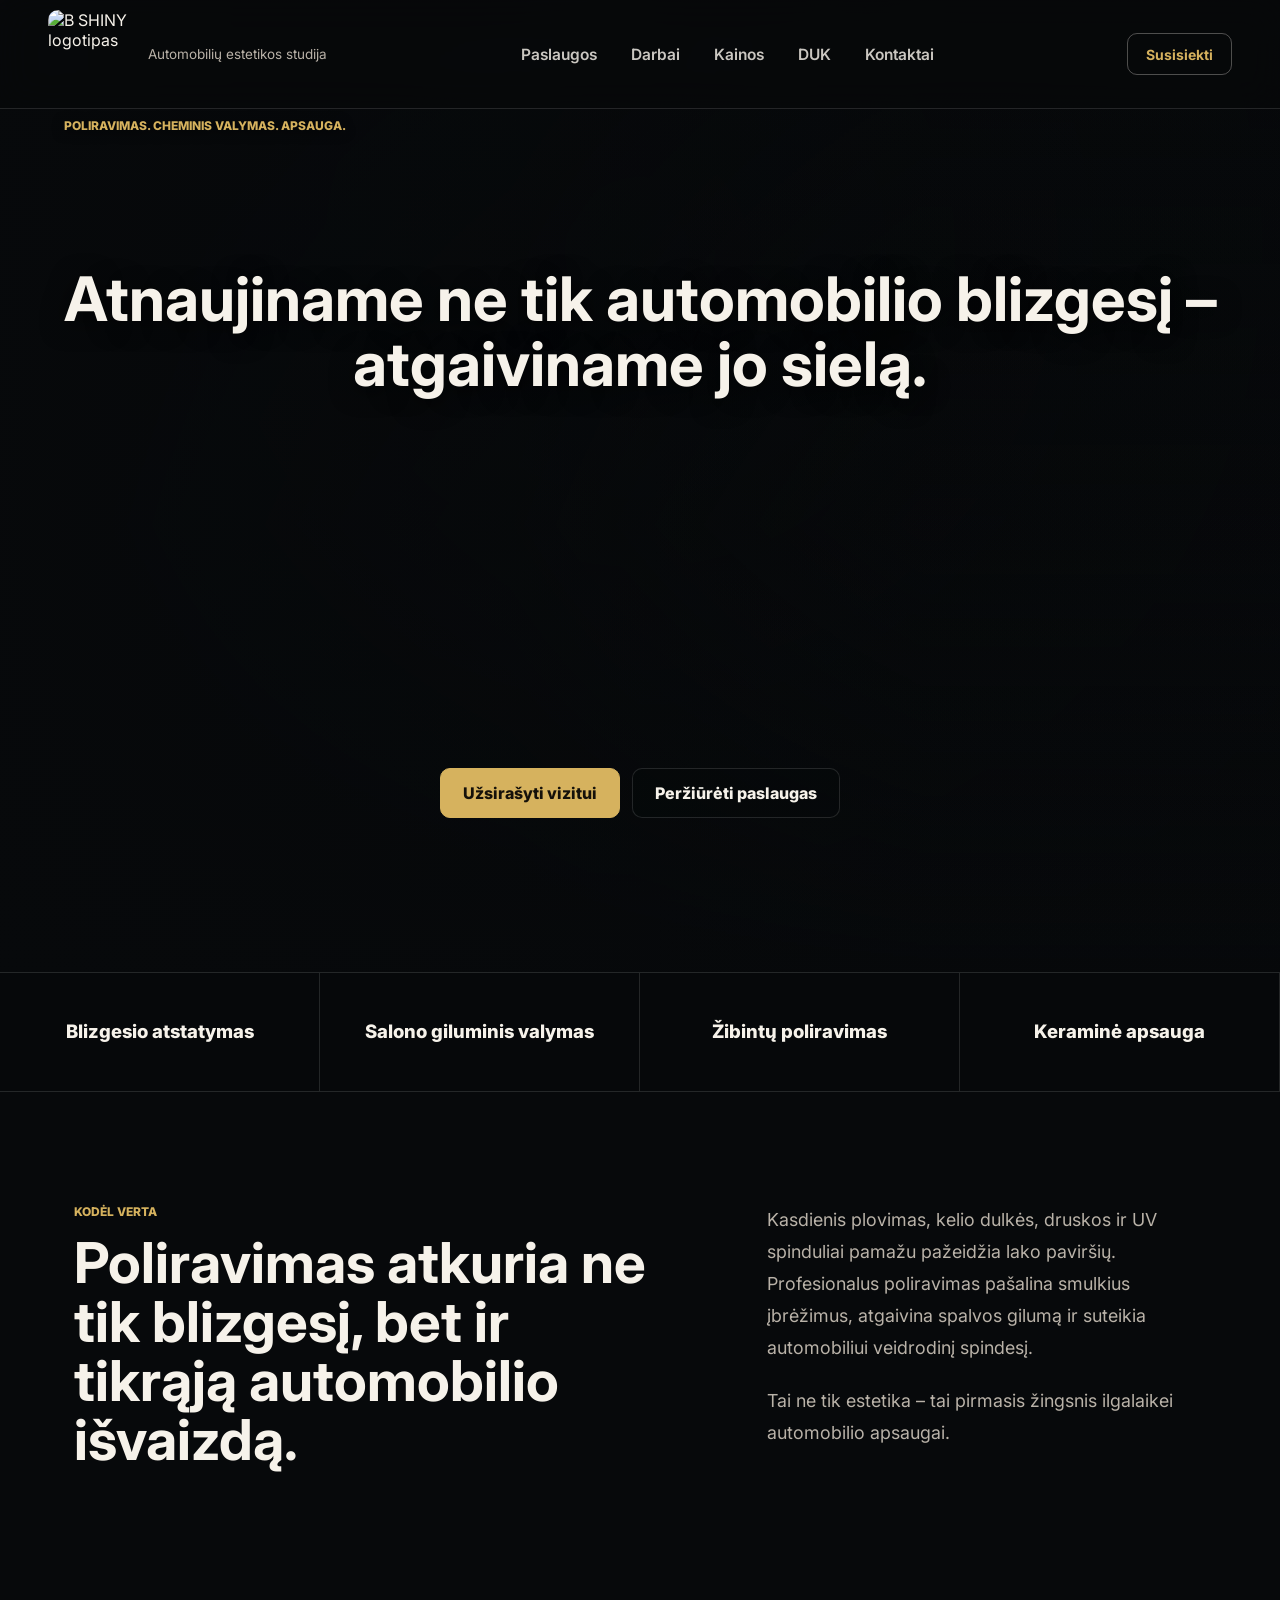
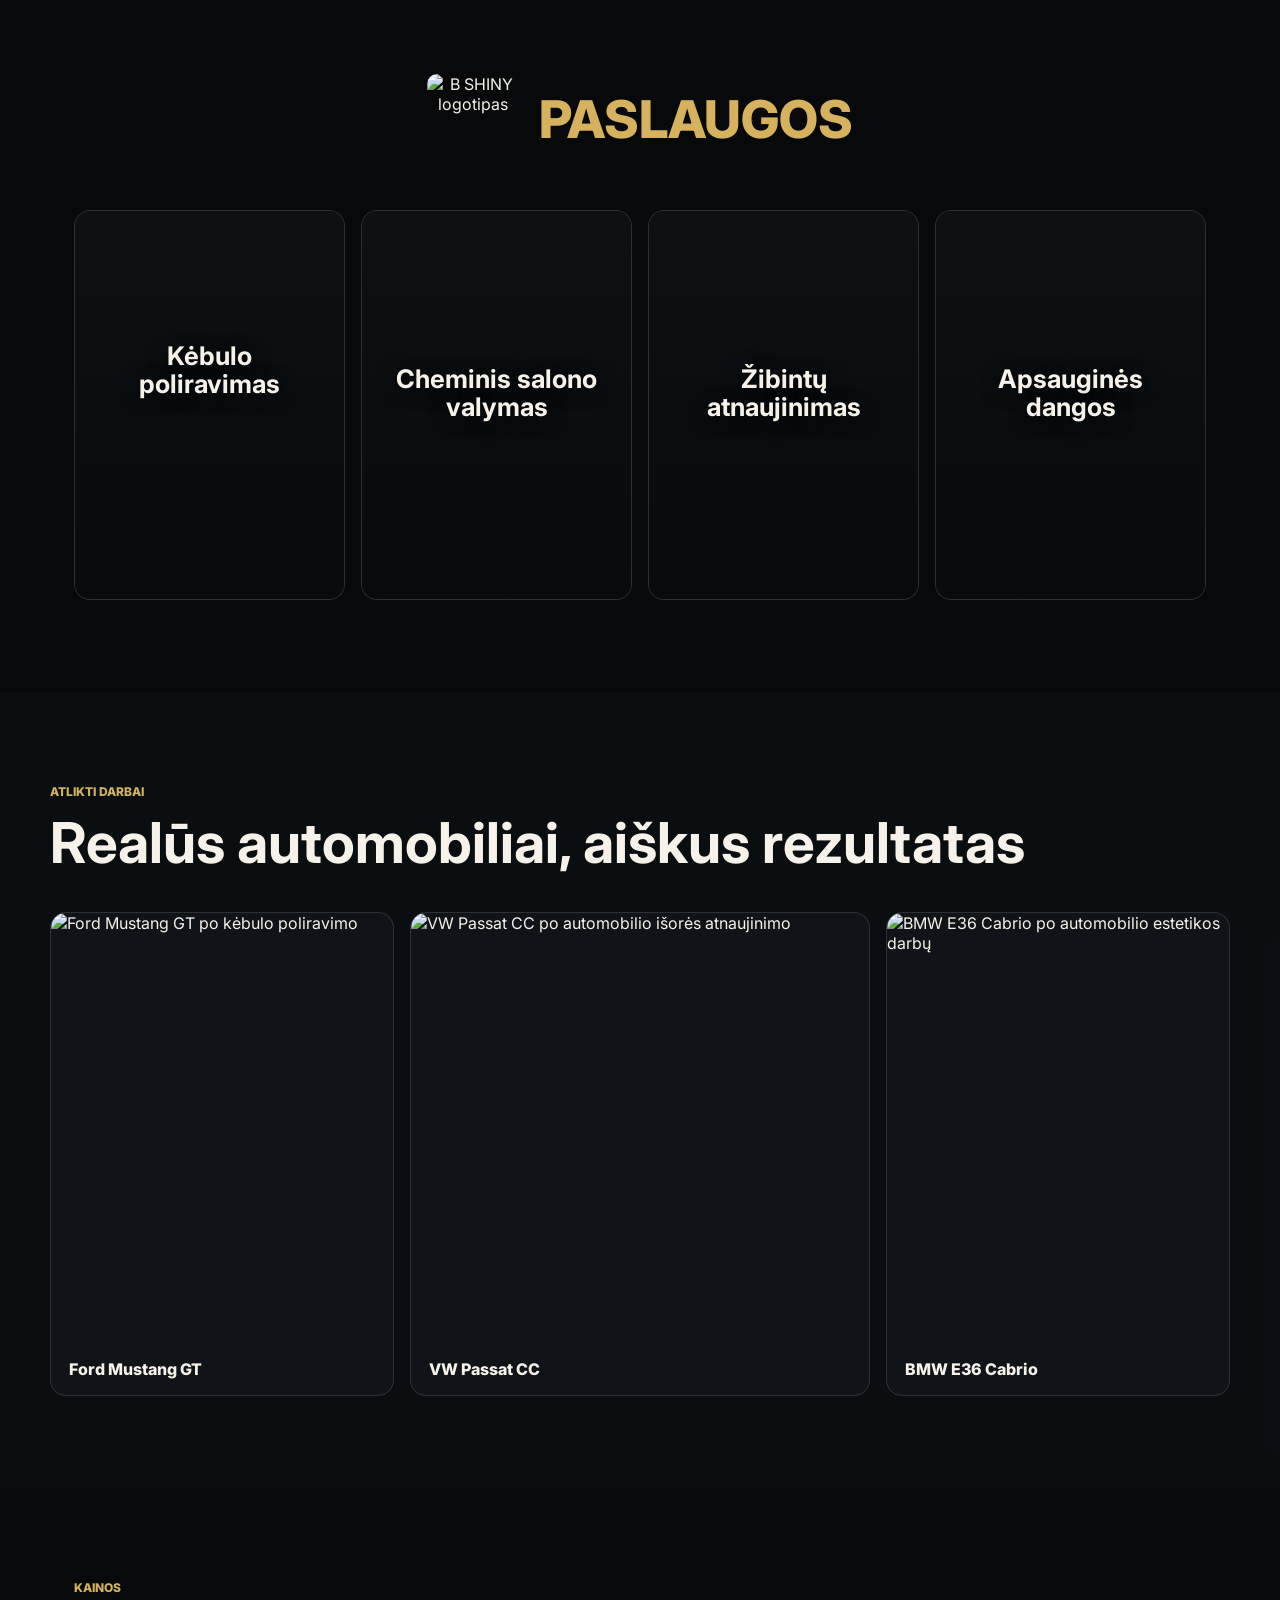
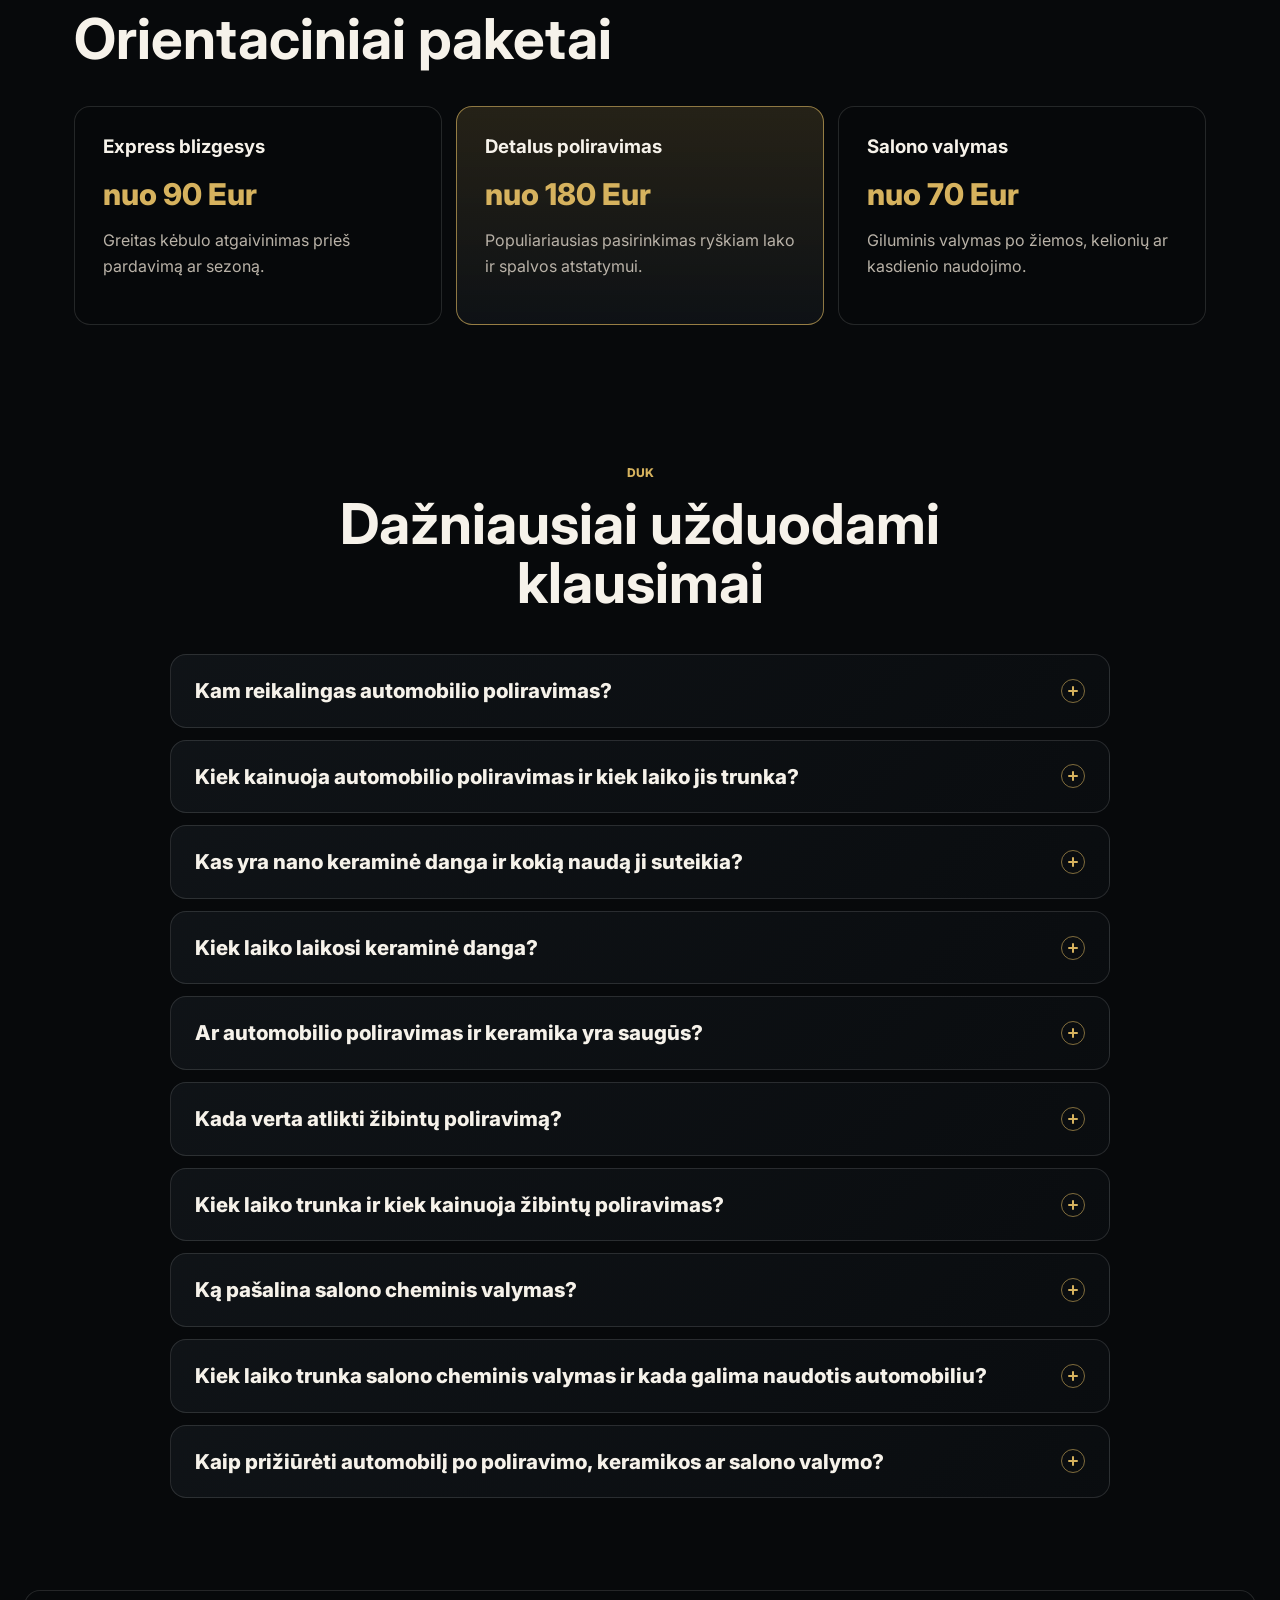
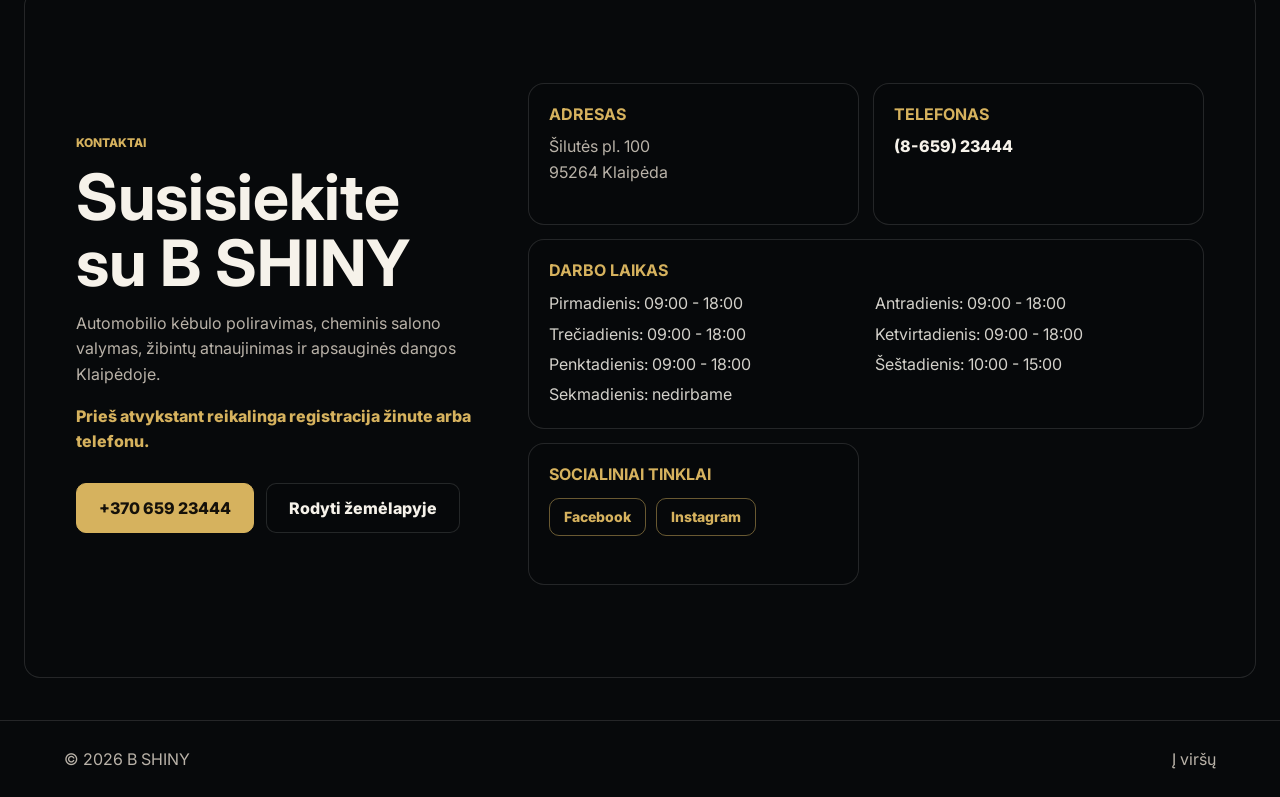
==== commit 85857ad2: "Bust script cache for Porsche background fix" ====
--- a/index.html
+++ b/index.html
@@ -37,7 +37,7 @@
       {"@type":"OpeningHoursSpecification","dayOfWeek":["Monday","Tuesday","Wednesday","Thursday","Friday"],"opens":"09:00","closes":"18:00"},
       {"@type":"OpeningHoursSpecification","dayOfWeek":"Saturday","opens":"10:00","closes":"15:00"}
     ],
-    "sameAs": ["https://www.facebook.com/BSHINYKLP", "https://www.instagram.com/bshiny_/"]
+    "sameAs": ["https://www.facebook.com/BSHINYKLP", "https://www.instagram.com/bshiny_/" ]
   }
   </script>
   <script type="application/ld+json">
@@ -154,6 +154,6 @@
   </main>
 
   <footer class="site-footer"><span>© <span data-year></span> B SHINY</span><a href="#top">Į viršų</a></footer>
-  <script src="script.js?v=7919213" defer></script>
+  <script src="script.js?v=ecee872" defer></script>
 </body>
 </html>
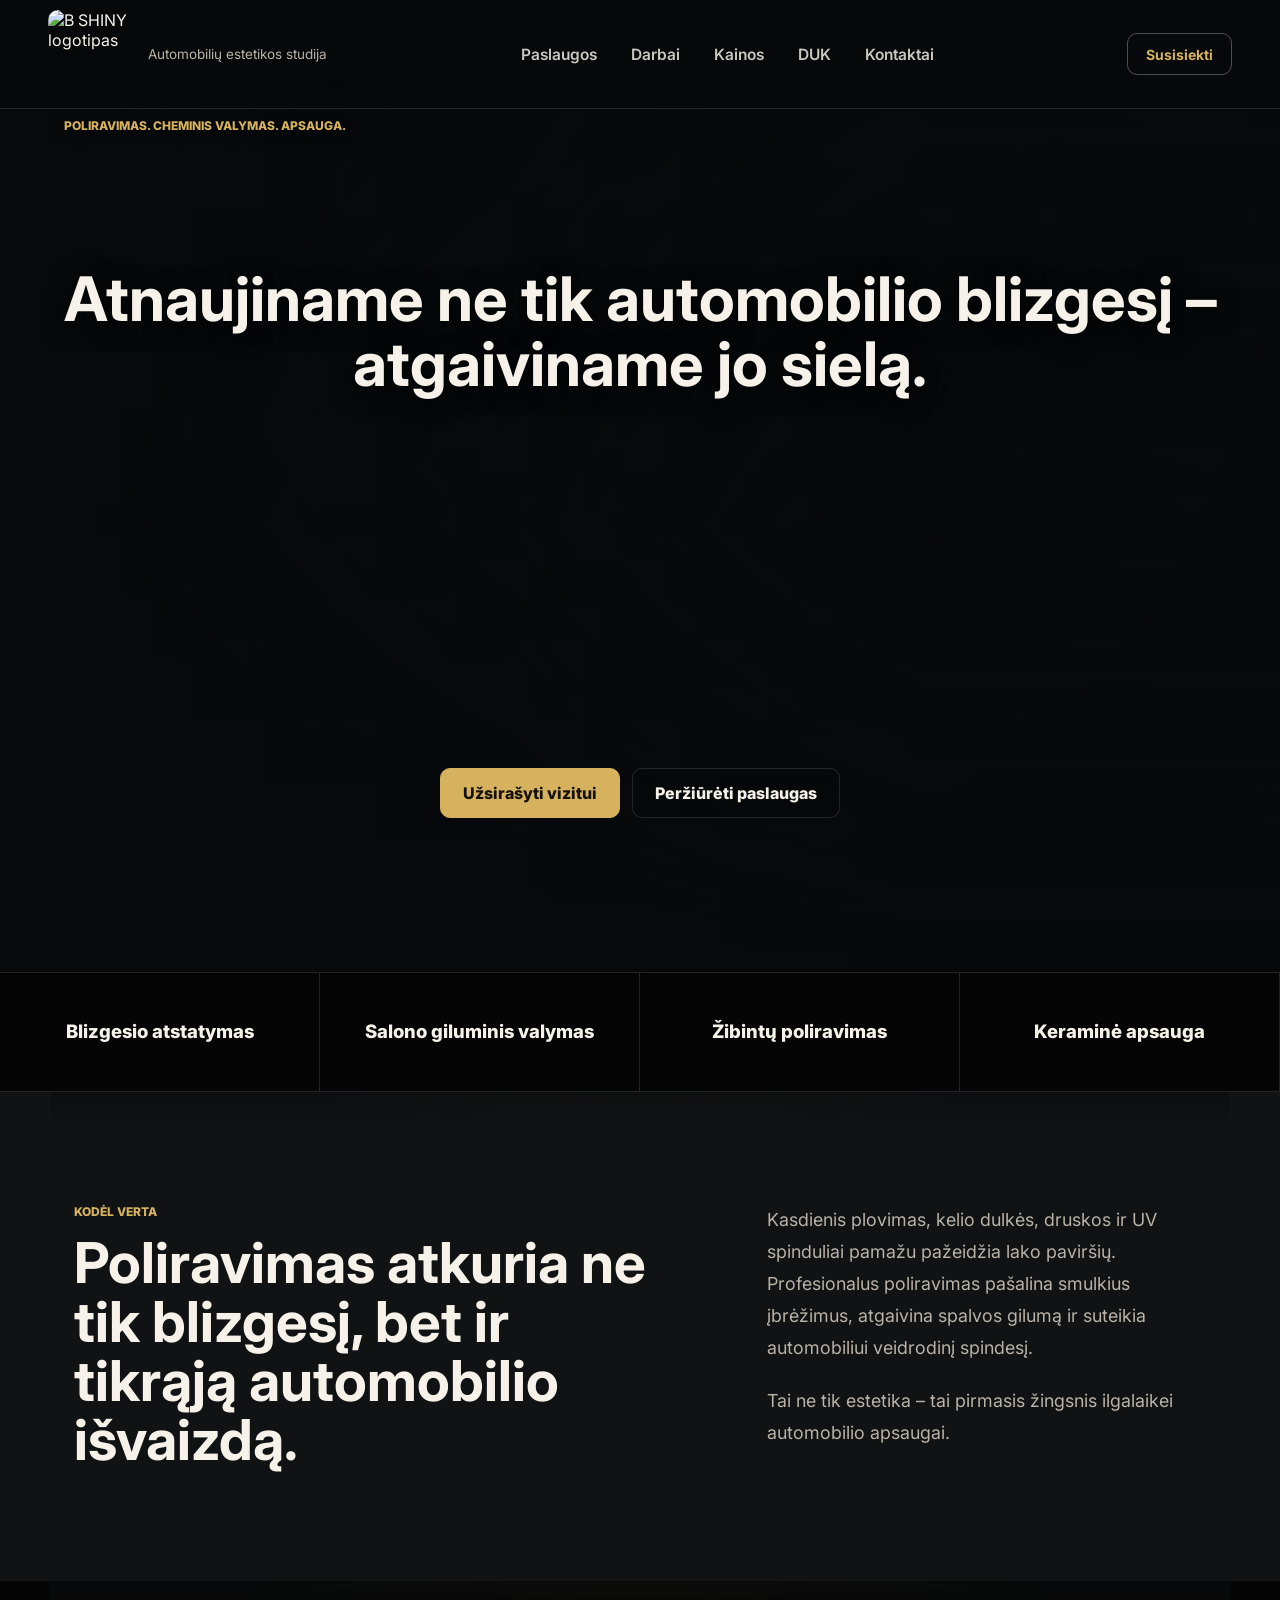
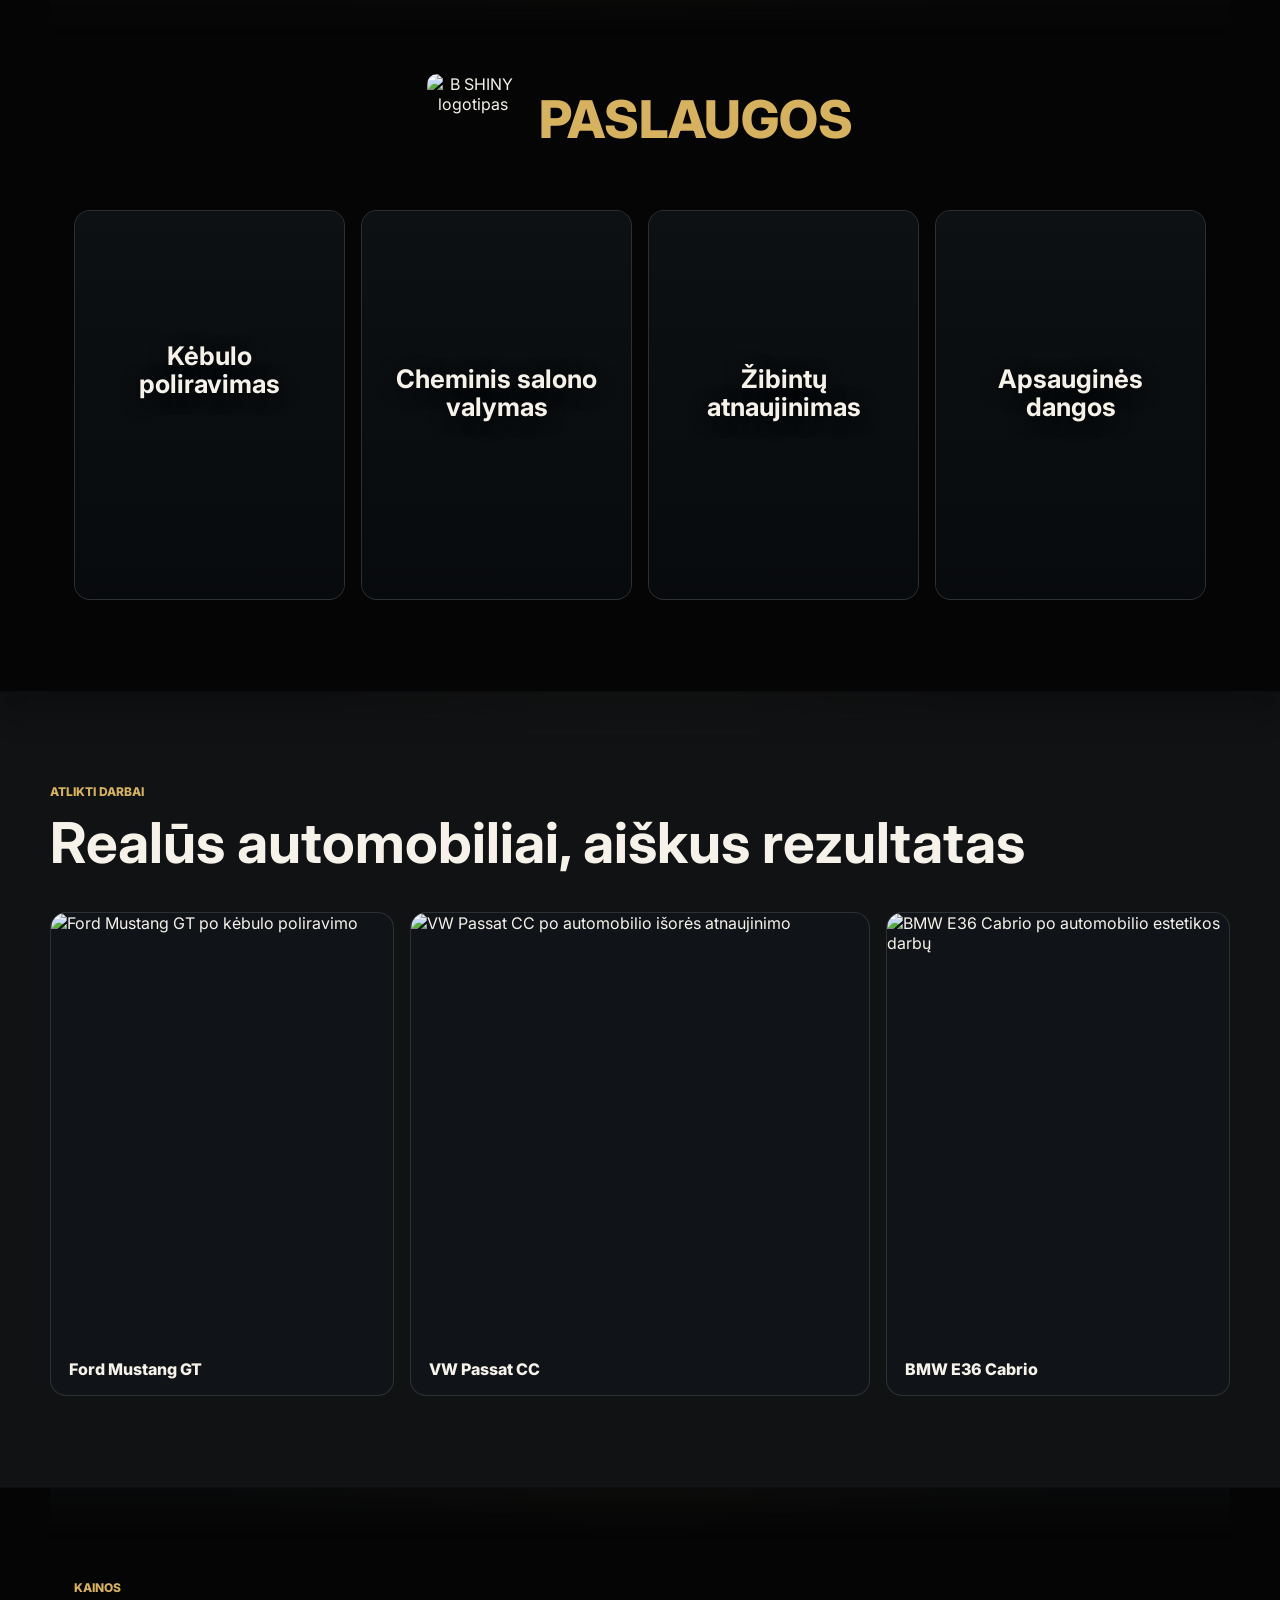
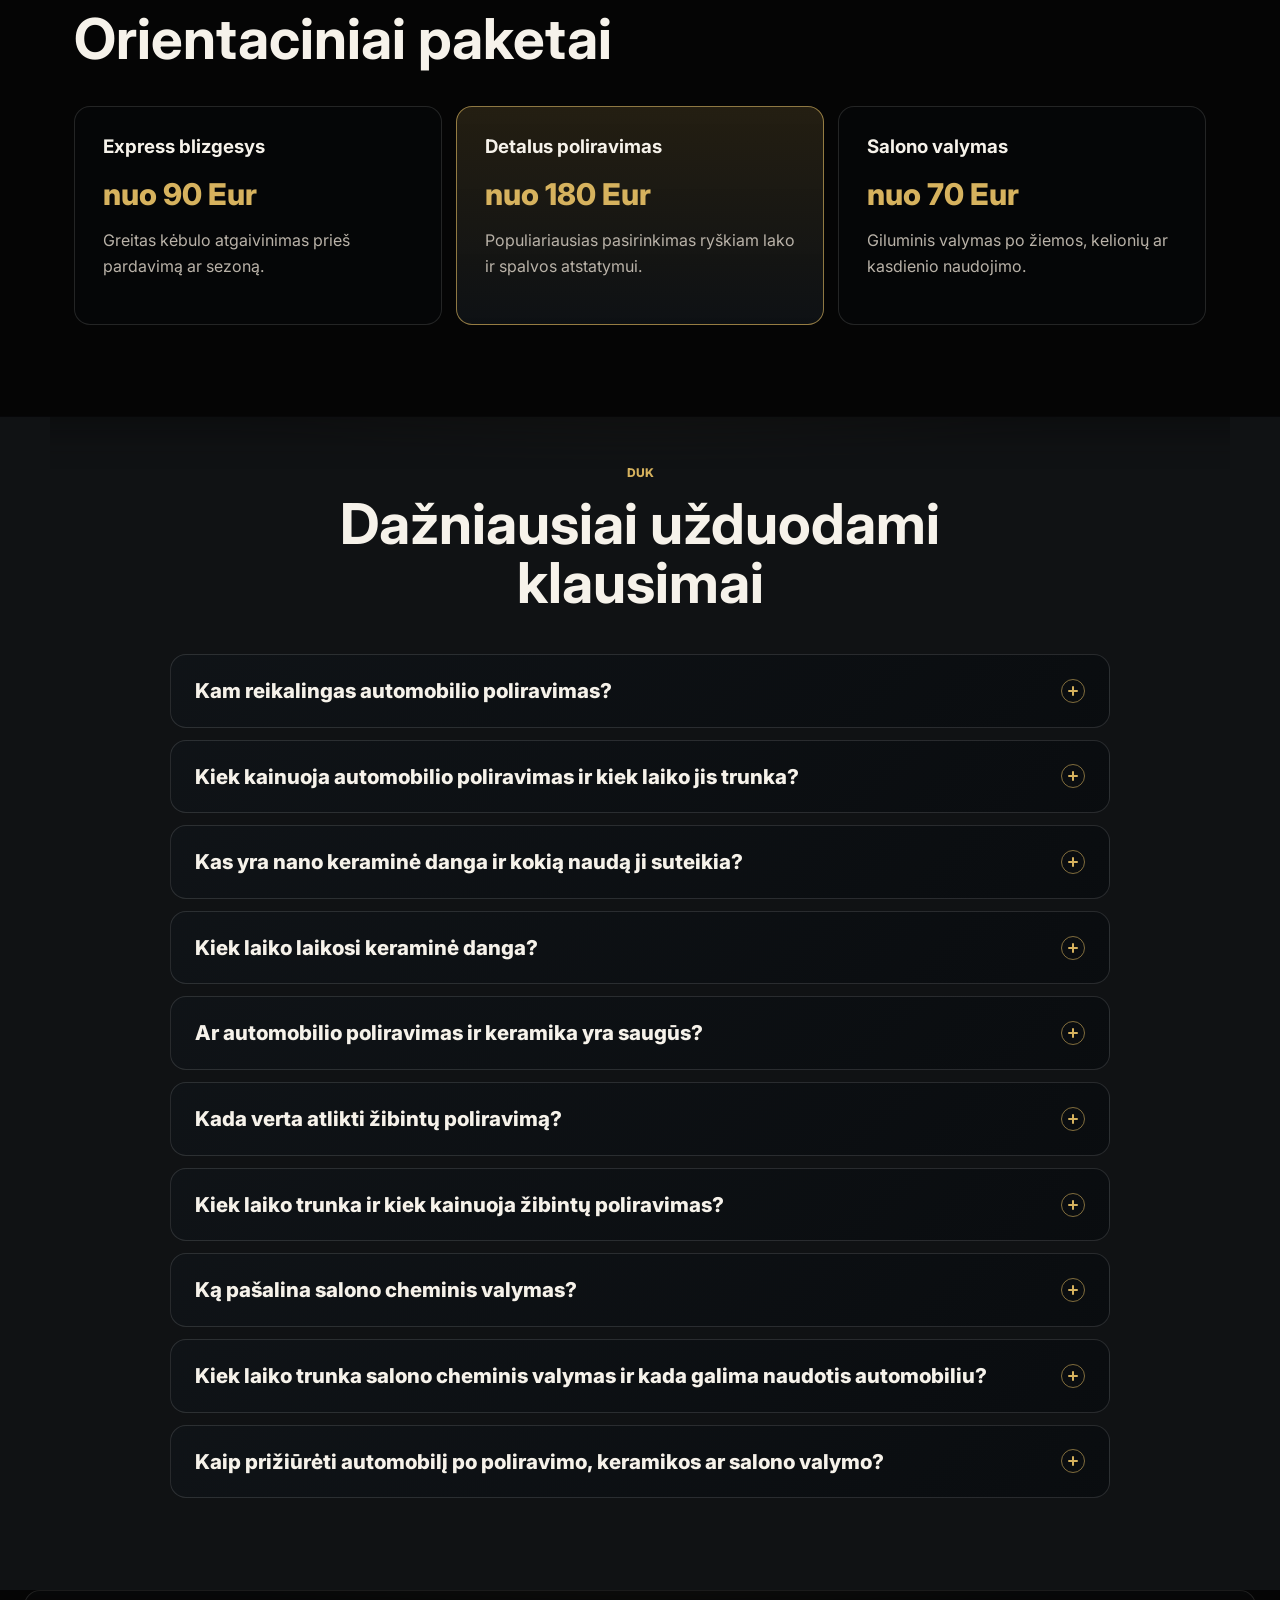
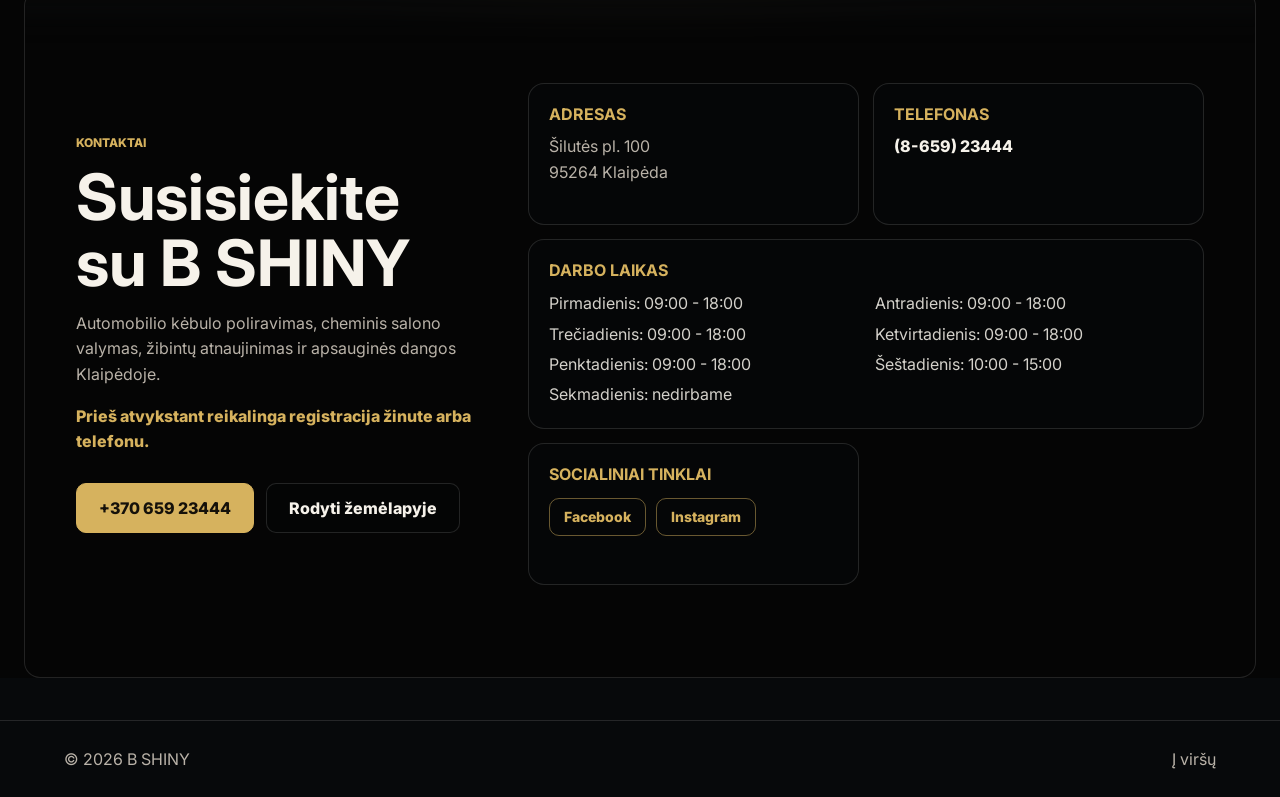
==== commit cc3b480c: "Load section band styles with fresh cache version" ====
--- a/index.html
+++ b/index.html
@@ -19,6 +19,7 @@
   <link href="https://fonts.googleapis.com/css2?family=Inter:wght@400;500;600;700;800&display=swap" rel="stylesheet">
   <link rel="preload" as="image" href="https://assets.zyrosite.com/cdn-cgi/image/format=auto,w=1440,fit=crop/mnlEZKXp9aH1vW74/315553811_439086451726710_9005575462549274197_n-AzGOVlnxE9F5oOne.jpeg">
   <link rel="stylesheet" href="styles.css?v=seo-ux-1">
+  <link rel="stylesheet" href="enhancements.css?v=section-bands-2">
   <script type="application/ld+json">
   {
     "@context": "https://schema.org",
@@ -154,6 +155,6 @@
   </main>
 
   <footer class="site-footer"><span>© <span data-year></span> B SHINY</span><a href="#top">Į viršų</a></footer>
-  <script src="script.js?v=ecee872" defer></script>
+  <script src="script.js?v=section-bands-1" defer></script>
 </body>
 </html>
--- a/enhancements.css
+++ b/enhancements.css
@@ -0,0 +1,309 @@
+.skip-link {
+  position: fixed;
+  z-index: 100;
+  top: 12px;
+  left: 12px;
+  transform: translateY(-160%);
+  padding: 10px 14px;
+  background: var(--accent);
+  color: #15110a;
+  border-radius: var(--radius-sm);
+  font-weight: 800;
+  transition: transform 180ms ease;
+}
+
+.skip-link:focus {
+  transform: translateY(0);
+}
+
+:focus-visible {
+  outline: 2px solid rgba(214, 178, 94, 0.9);
+  outline-offset: 4px;
+}
+
+body {
+  background: var(--bg) !important;
+}
+
+.button,
+.header-cta,
+.site-nav a,
+.service-card a,
+.contact-socials a {
+  transition: color 220ms ease, background 220ms ease, border-color 220ms ease, transform 220ms ease;
+}
+
+.button:hover,
+.header-cta:hover,
+.service-card a:hover,
+.contact-socials a:hover {
+  transform: translateY(-1px);
+}
+
+.button:active,
+.header-cta:active,
+.service-card a:active,
+.contact-socials a:active {
+  transform: translateY(0);
+}
+
+.trust-strip,
+.intro,
+.services,
+.pricing,
+.faq-section,
+.work-band,
+.cta-band {
+  position: relative;
+  z-index: 0;
+  isolation: isolate;
+  overflow: hidden;
+}
+
+.section-dark,
+.trust-strip,
+.services,
+.pricing,
+.cta-band {
+  --section-bg: #050505;
+  --section-prev-bg: #101214;
+  background: #050505 !important;
+}
+
+.section-gray,
+.intro,
+.work-band,
+.faq-section {
+  --section-bg: #101214;
+  --section-prev-bg: #050505;
+  background: #101214 !important;
+}
+
+.section-transition,
+.trust-strip,
+.intro,
+.services,
+.pricing,
+.faq-section,
+.work-band,
+.cta-band {
+  background: var(--section-bg) !important;
+  box-shadow: 0 0 0 100vmax var(--section-bg);
+  clip-path: inset(0 -100vmax);
+}
+
+.section-transition::before,
+.intro::before,
+.services::before,
+.pricing::before,
+.faq-section::before,
+.work-band::before,
+.cta-band::before {
+  position: absolute;
+  z-index: 0;
+  top: 0;
+  left: 50%;
+  width: 100vw;
+  height: clamp(84px, 10vw, 140px);
+  background:
+    linear-gradient(180deg, var(--section-prev-bg) 0%, rgba(5, 5, 5, 0) 82%),
+    radial-gradient(ellipse at 50% 0%, rgba(214, 178, 94, 0.08), rgba(214, 178, 94, 0) 58%);
+  content: "";
+  filter: blur(10px);
+  opacity: 0.82;
+  pointer-events: none;
+  transform: translate(-50%, -50%);
+}
+
+.section-transition > *,
+.trust-strip > *,
+.intro > *,
+.services > *,
+.pricing > *,
+.faq-section > *,
+.work-band > *,
+.cta-band > * {
+  position: relative;
+  z-index: 1;
+}
+
+.trust-strip::before,
+.trust-strip.section-transition::before {
+  display: none;
+}
+
+.price-grid article,
+.contact-card {
+  background-color: rgba(7, 9, 11, 0.54);
+}
+
+.services-heading h2 {
+  margin: 0;
+  color: var(--accent);
+  font-size: clamp(30px, 4.1vw, 52px);
+  font-weight: 800;
+  letter-spacing: 0;
+  line-height: 1;
+  text-transform: uppercase;
+}
+
+#kontaktai.cta-band {
+  grid-template-columns: minmax(320px, 0.8fr) minmax(560px, 1.35fr);
+  max-width: min(1380px, calc(100% - 48px));
+  gap: clamp(28px, 4vw, 54px);
+  align-items: stretch;
+  padding-left: clamp(24px, 4vw, 56px);
+  padding-right: clamp(24px, 4vw, 56px);
+}
+
+#kontaktai.cta-band > div:first-child {
+  align-self: center;
+}
+
+.contact-panel {
+  display: grid;
+  grid-template-columns: repeat(2, minmax(0, 1fr));
+  gap: 14px;
+  min-width: 0;
+  font-style: normal;
+}
+
+.contact-card {
+  min-height: 142px;
+  padding: 20px;
+  border: 1px solid var(--line);
+  border-radius: var(--radius);
+}
+
+.contact-card:nth-child(3) {
+  grid-column: span 2;
+}
+
+.contact-card h3 {
+  margin: 0 0 10px;
+  color: var(--accent);
+  font-size: 16px;
+  text-transform: uppercase;
+}
+
+.contact-card p,
+.contact-card li {
+  margin: 0;
+  color: rgba(246, 242, 234, 0.86);
+  line-height: 1.65;
+}
+
+.contact-card ul {
+  display: grid;
+  grid-template-columns: repeat(2, minmax(0, 1fr));
+  gap: 4px 18px;
+  margin: 0;
+  padding: 0;
+  list-style: none;
+}
+
+.contact-card a {
+  color: var(--text);
+  font-weight: 800;
+}
+
+.contact-note {
+  margin-top: 14px;
+  color: var(--accent) !important;
+  font-weight: 800;
+}
+
+.contact-socials {
+  display: flex;
+  flex-wrap: wrap;
+  gap: 10px;
+  margin-top: 14px;
+}
+
+.contact-socials a {
+  display: inline-flex;
+  align-items: center;
+  min-height: 38px;
+  padding: 0 14px;
+  border: 1px solid rgba(214, 178, 94, 0.48);
+  border-radius: var(--radius-sm);
+  color: var(--accent);
+  font-size: 14px;
+}
+
+@media (max-width: 980px) {
+  #kontaktai.cta-band {
+    grid-template-columns: 1fr;
+    max-width: min(980px, calc(100% - 36px));
+  }
+
+  .site-nav {
+    border-top: 1px solid var(--line);
+  }
+}
+
+@media (max-width: 760px) {
+  .site-header {
+    gap: 16px;
+  }
+
+  .hero-content {
+    top: 40vh;
+  }
+
+  .hero-actions {
+    top: calc(100vh - 158px);
+  }
+
+  .section-heading h2,
+  .cta-band h2 {
+    overflow-wrap: anywhere;
+  }
+
+  .service-card-content {
+    padding: 22px;
+  }
+}
+
+@media (max-width: 640px) {
+  #kontaktai.cta-band {
+    max-width: calc(100% - 24px);
+    padding-left: 18px;
+    padding-right: 18px;
+  }
+
+  .section-transition::before,
+  .intro::before,
+  .services::before,
+  .pricing::before,
+  .faq-section::before,
+  .work-band::before,
+  .cta-band::before {
+    height: 78px;
+    filter: blur(7px);
+  }
+
+  .contact-panel,
+  .contact-card ul {
+    grid-template-columns: 1fr;
+  }
+
+  .contact-card:nth-child(3) {
+    grid-column: auto;
+  }
+
+  .services-heading h2 {
+    font-size: clamp(28px, 9vw, 40px);
+  }
+}
+
+@media (prefers-reduced-motion: reduce) {
+  *,
+  *::before,
+  *::after {
+    scroll-behavior: auto !important;
+    transition-duration: 0.01ms !important;
+    animation-duration: 0.01ms !important;
+    animation-iteration-count: 1 !important;
+  }
+}
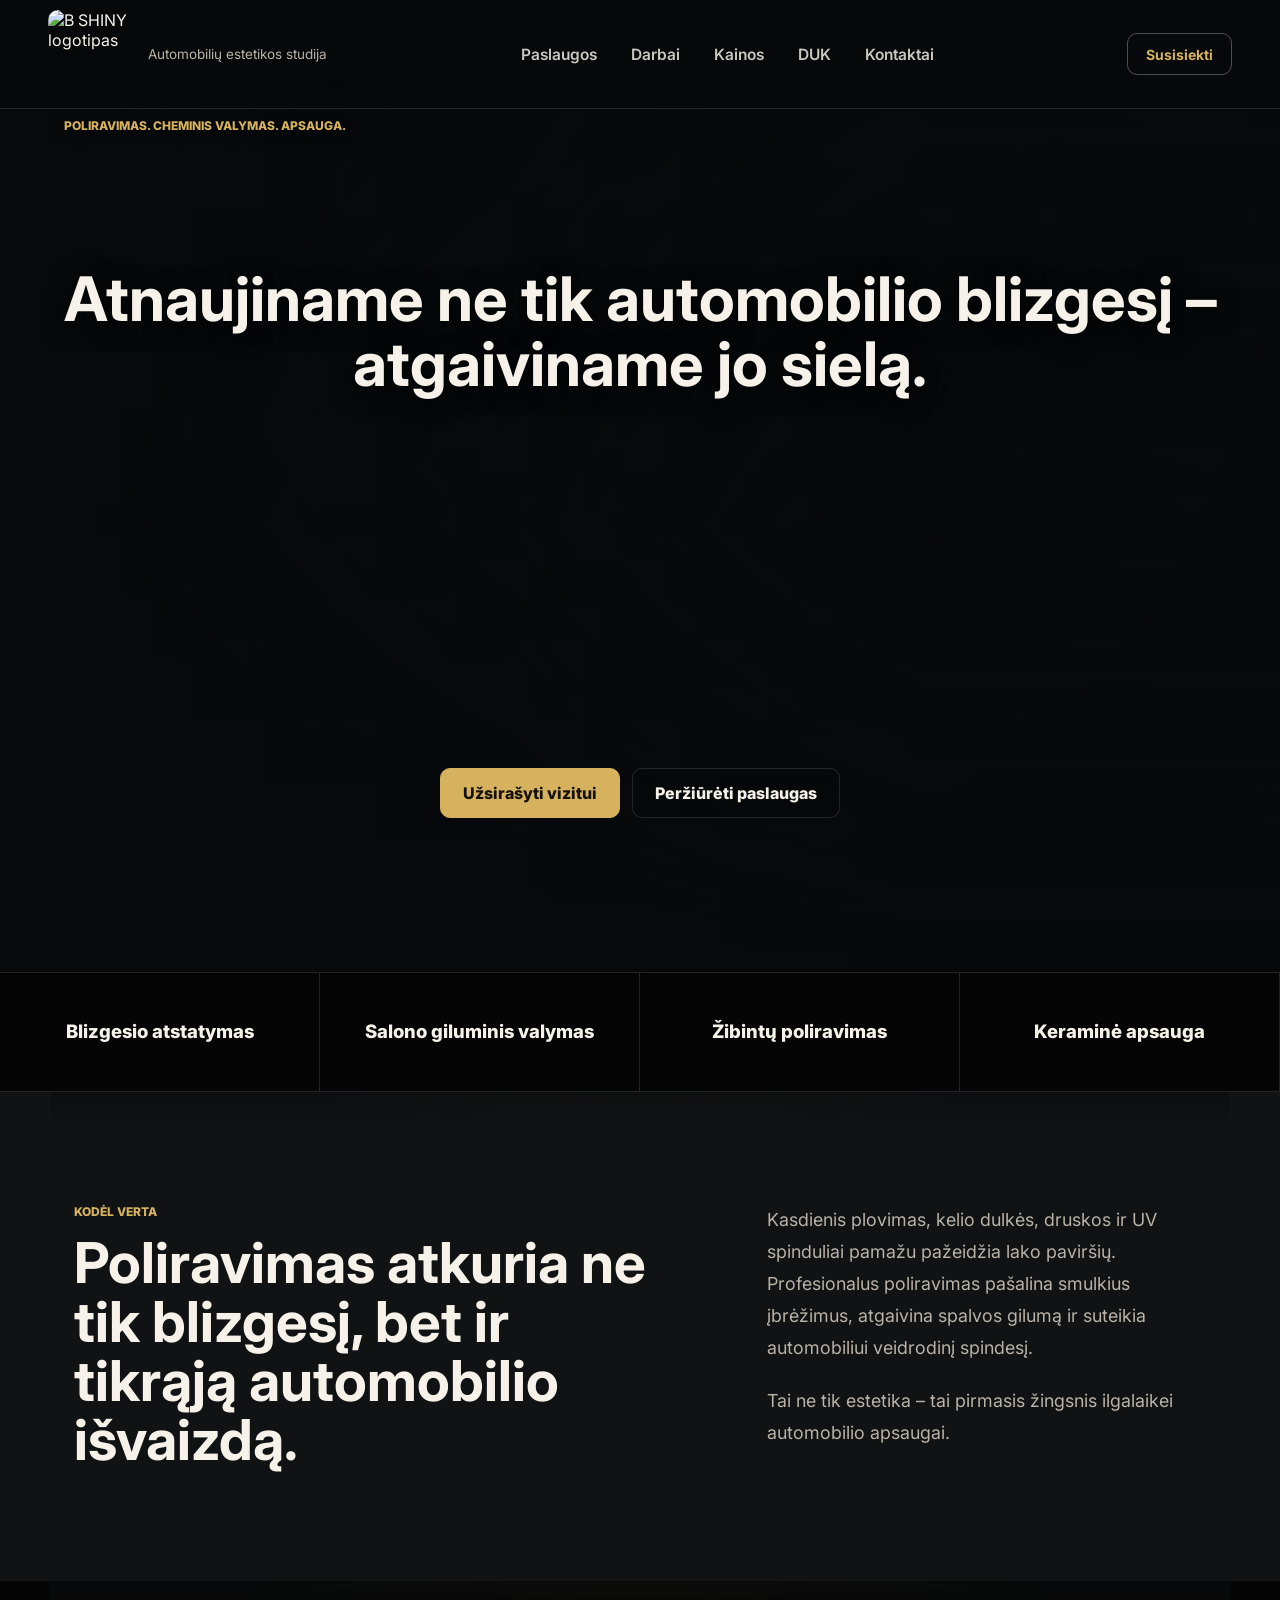
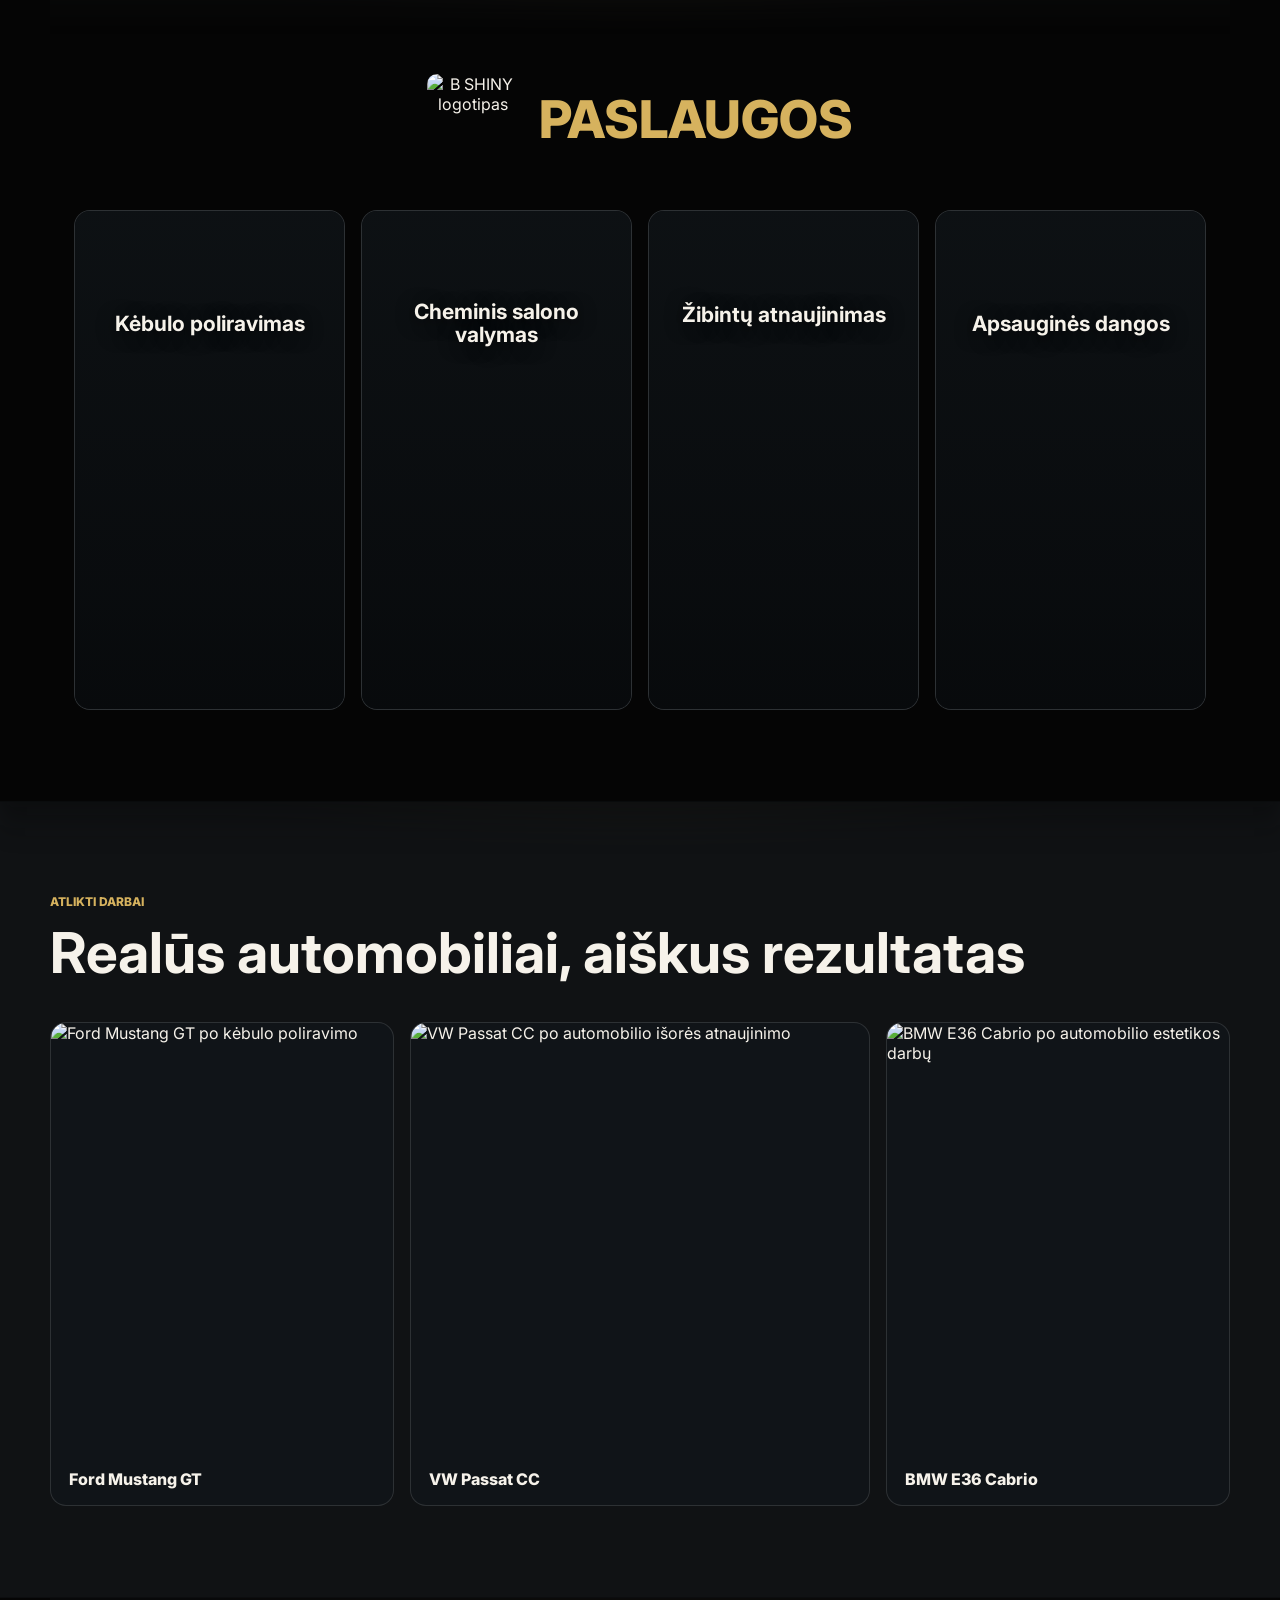
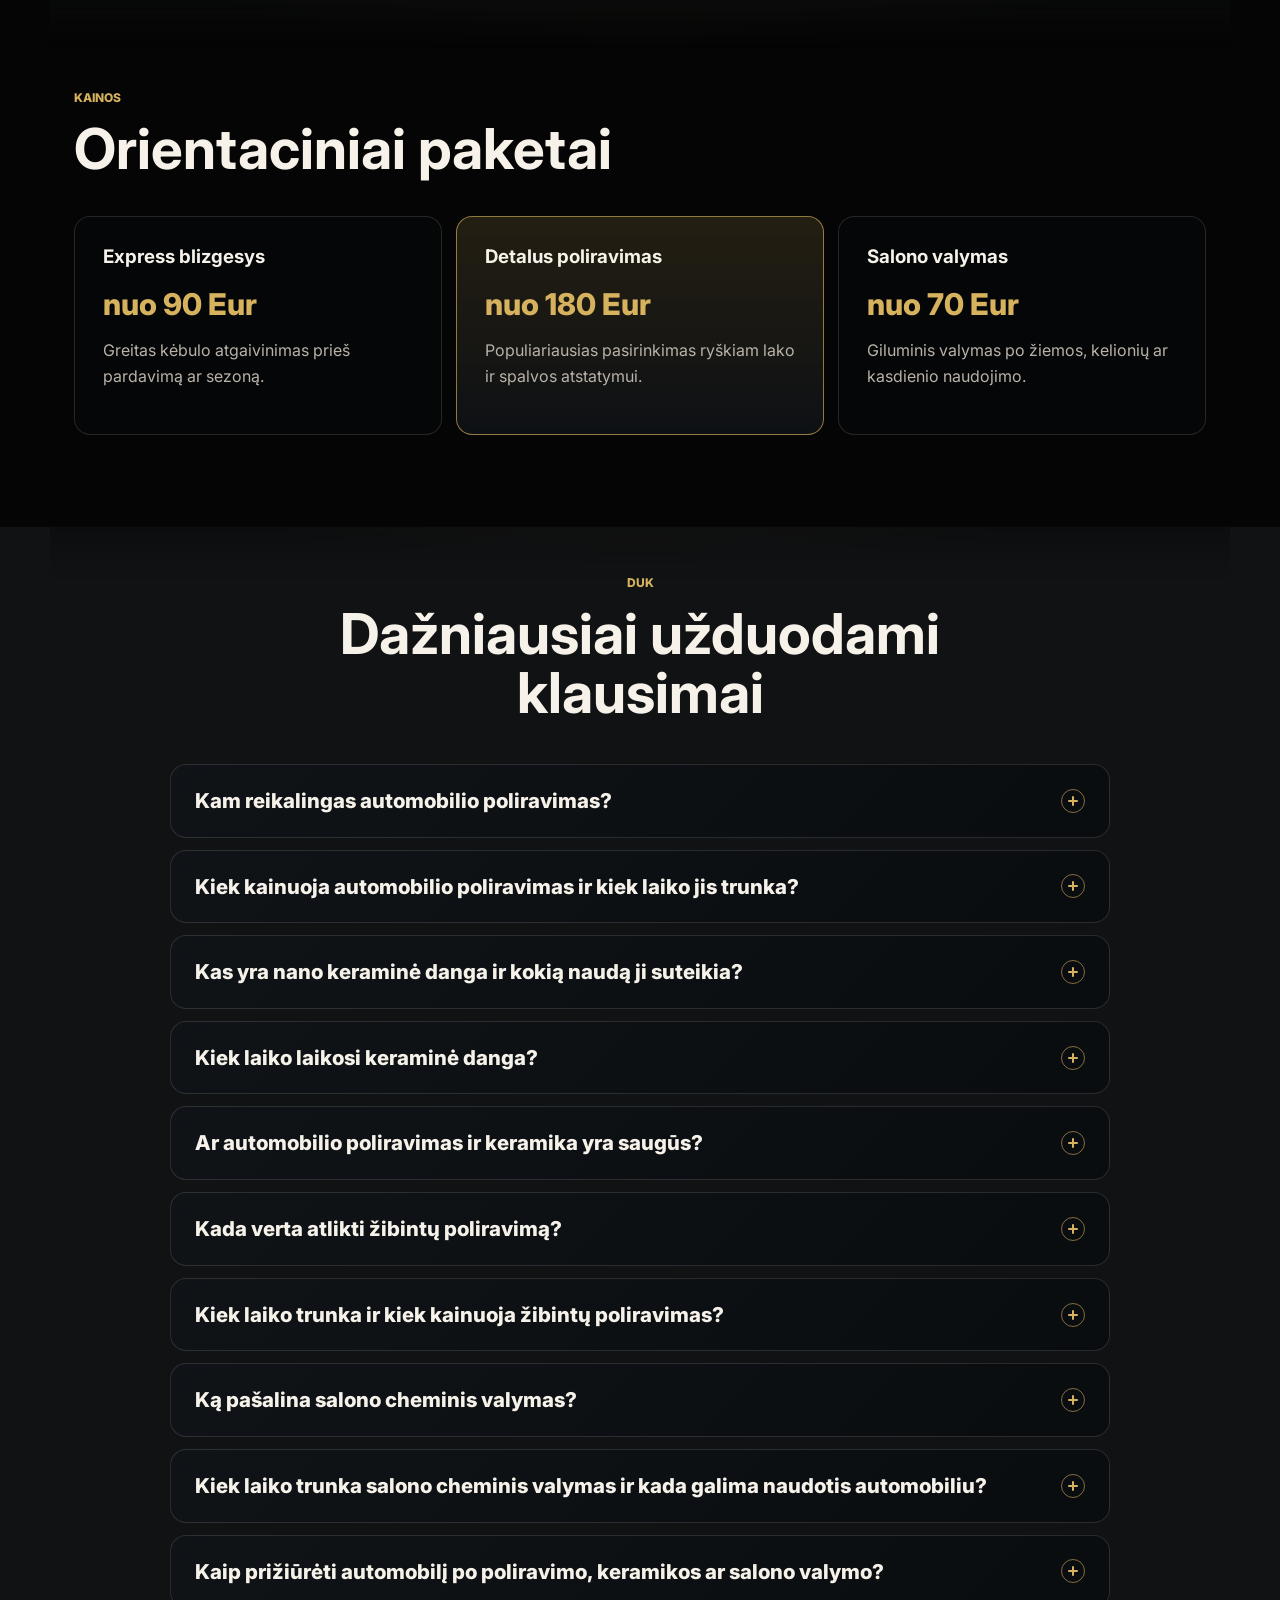
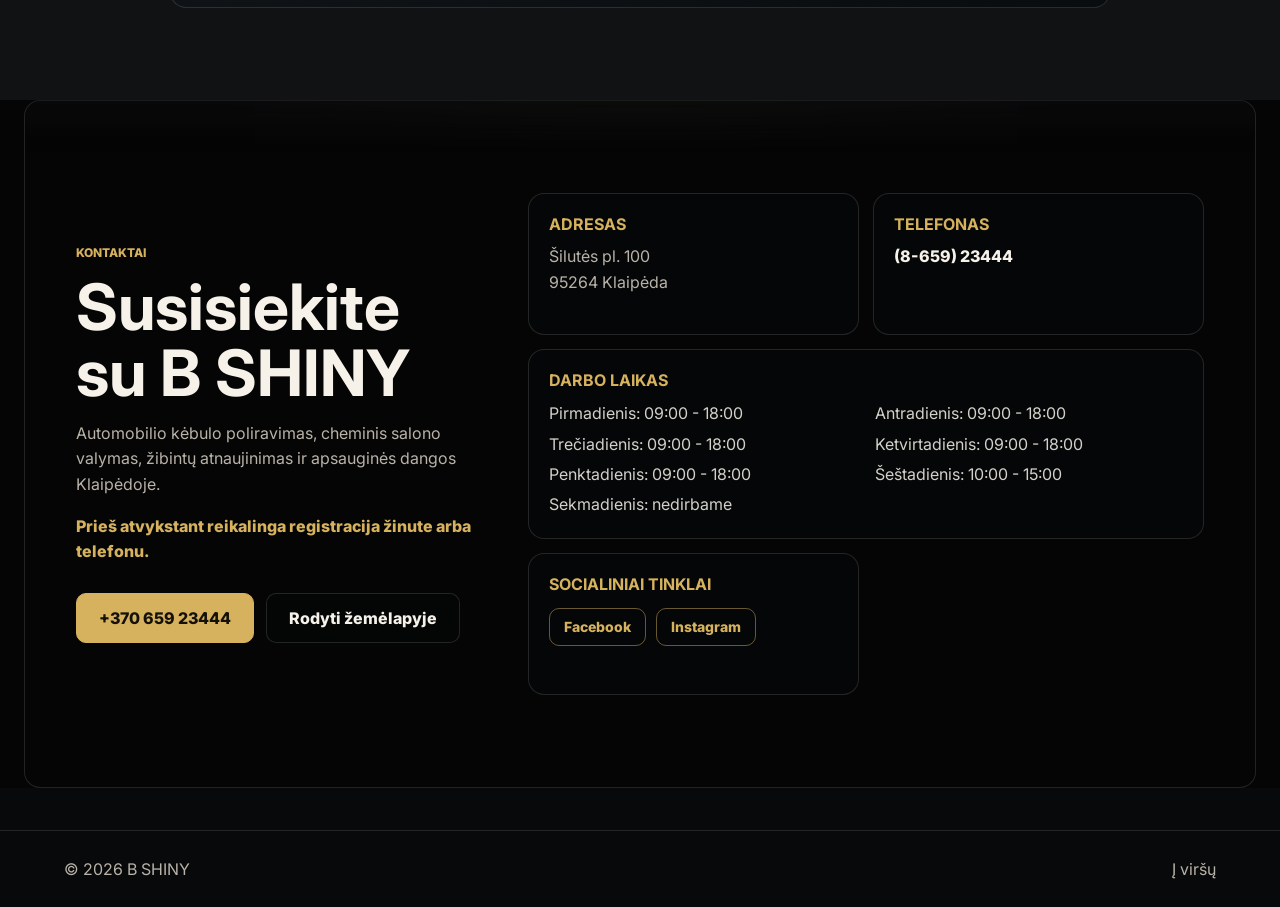
==== commit 6311802f: "Bust cache for full service descriptions" ====
--- a/index.html
+++ b/index.html
@@ -19,7 +19,7 @@
   <link href="https://fonts.googleapis.com/css2?family=Inter:wght@400;500;600;700;800&display=swap" rel="stylesheet">
   <link rel="preload" as="image" href="https://assets.zyrosite.com/cdn-cgi/image/format=auto,w=1440,fit=crop/mnlEZKXp9aH1vW74/315553811_439086451726710_9005575462549274197_n-AzGOVlnxE9F5oOne.jpeg">
   <link rel="stylesheet" href="styles.css?v=seo-ux-1">
-  <link rel="stylesheet" href="enhancements.css?v=section-bands-2">
+  <link rel="stylesheet" href="enhancements.css?v=services-full-text-1">
   <script type="application/ld+json">
   {
     "@context": "https://schema.org",
@@ -155,6 +155,6 @@
   </main>
 
   <footer class="site-footer"><span>© <span data-year></span> B SHINY</span><a href="#top">Į viršų</a></footer>
-  <script src="script.js?v=section-bands-1" defer></script>
+  <script src="script.js?v=services-full-text-1" defer></script>
 </body>
 </html>
--- a/enhancements.css
+++ b/enhancements.css
@@ -147,6 +147,30 @@
   text-transform: uppercase;
 }
 
+.service-card {
+  min-height: clamp(500px, 38vw, 560px);
+}
+
+.service-card-content {
+  justify-content: center;
+  padding: clamp(22px, 2vw, 30px);
+}
+
+.service-card h3 {
+  font-size: clamp(21px, 1.55vw, 27px);
+}
+
+.service-card p {
+  max-width: 96%;
+  margin-top: 16px;
+  font-size: clamp(12.5px, 0.82vw, 13.5px);
+  line-height: 1.42;
+}
+
+.service-card a {
+  margin-top: 18px;
+}
+
 #kontaktai.cta-band {
   grid-template-columns: minmax(320px, 0.8fr) minmax(560px, 1.35fr);
   max-width: min(1380px, calc(100% - 48px));
@@ -260,8 +284,18 @@
     overflow-wrap: anywhere;
   }
 
+  .service-card {
+    min-height: 520px;
+  }
+
   .service-card-content {
     padding: 22px;
+  }
+
+  .service-card p {
+    max-width: 100%;
+    font-size: 12.5px;
+    line-height: 1.42;
   }
 }
 
@@ -295,6 +329,10 @@
   .services-heading h2 {
     font-size: clamp(28px, 9vw, 40px);
   }
+
+  .service-card {
+    min-height: 540px;
+  }
 }
 
 @media (prefers-reduced-motion: reduce) {
